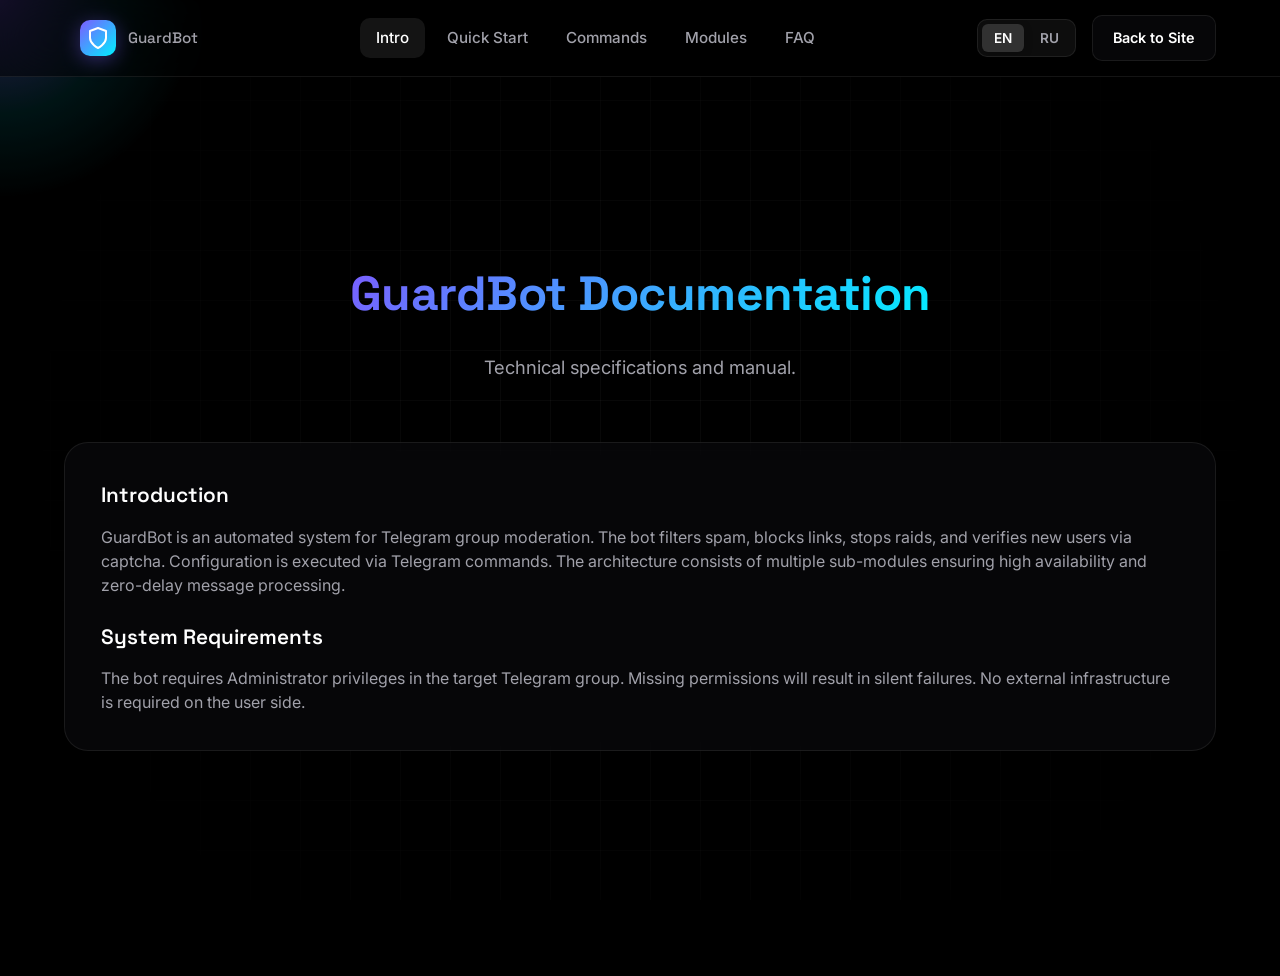
==== docs/index.html @ 20150e0c "Enhance SEO with structured data and update FAQ Added structured data for SEO and improved FAQ secti" ====
<!DOCTYPE html>
<html lang="en" data-theme="dark">
<head>
    <meta charset="UTF-8">
    <meta name="viewport" content="width=device-width, initial-scale=1.0">
    <title>GuardBot | Documentation</title>
    <link rel="icon" type="image/png" href="images/Icon.png?v=2">
    <link rel="apple-touch-icon" href="images/Icon.png?v=2">
    <link rel="preconnect" href="https://fonts.googleapis.com">
    <link rel="preconnect" href="https://fonts.gstatic.com" crossorigin>
    <link href="https://fonts.googleapis.com/css2?family=Inter:wght@400;500;600;700&family=Space+Grotesk:wght@500;600;700&display=swap" rel="stylesheet">
    <script type="application/ld+json">
    {
      "@context": "https://schema.org",
      "@graph": [
        {
          "@type": "WebSite",
          "name": "GuardBot Documentation",
          "url": "https://docs.guardbot.tech",
          "publisher": {
            "@type": "Organization",
            "name": "GuardBot",
            "url": "https://guardbot.tech"
          }
        },
        {
          "@type": "FAQPage",
          "mainEntity": [
            {
              "@type": "Question",
              "name": "How to add the bot? - Как добавить бота?",
              "acceptedAnswer": {
                "@type": "Answer",
                "text": "Add the bot to your Telegram group and grant it administrator rights with message deletion and user banning permissions. - Добавьте бота в группу Telegram и предоставьте ему права администратора с доступом к удалению сообщений и блокировке пользователей."
              }
            },
            {
              "@type": "Question",
              "name": "How to enable captcha? - Как включить капчу?",
              "acceptedAnswer": {
                "@type": "Answer",
                "text": "Use the /captcha command to enable and configure the verification type (Button, Math, Image, or Custom). - Используйте команду /captcha для включения и настройки типа верификации (Кнопка, Математика, Картинка или Кастомный вопрос)."
              }
            },
            {
              "@type": "Question",
              "name": "What permissions does the bot need? - Какие права нужны боту?",
              "acceptedAnswer": {
                "@type": "Answer",
                "text": "Required: Delete messages, Ban users. Recommended: Pin messages, Manage invite links. - Обязательные: Удаление сообщений, Блокировка пользователей. Рекомендуемые: Закрепление сообщений, Управление ссылками."
              }
            }
          ]
        }
      ]
    }
    </script>
    <link rel="stylesheet" href="style.css">
    <style>
        :root {
            --primary: #00ff9d;
            --primary-glow: rgba(0, 255, 157, 0.3);
            --bg-alt: rgba(255, 255, 255, 0.05);
        }

        .doc-list { list-style: none; padding: 0; }
        .doc-list li { padding: 12px 0; border-bottom: 1px solid var(--border); display: flex; flex-direction: column; gap: 8px; transition: background 0.3s; }
        .doc-list li:last-child { border-bottom: none; }
        .cmd-code { background: var(--bg-alt); padding: 4px 8px; border-radius: 4px; font-family: monospace; color: var(--primary); font-size: 14px; width: fit-content; transition: all 0.3s ease; border: 1px solid transparent; }
        .doc-list li:hover .cmd-code { background: var(--primary); color: #000; box-shadow: 0 0 10px rgba(0,255,157,0.4); transform: scale(1.02); }
        .doc-list li:hover { background: rgba(255,255,255,0.02); border-radius: 8px; padding-left: 8px; padding-right: 8px; }

        .step-number { background: var(--primary); color: #000 !important; width: 32px; height: 32px; border-radius: 50%; display: inline-flex; align-items: center; justify-content: center; font-weight: 700; font-size: 15px; margin-right: 16px; flex-shrink: 0; box-shadow: 0 0 15px var(--primary-glow); }
        .step-item { display: flex; align-items: flex-start; margin-bottom: 24px; padding: 16px; border-radius: 12px; transition: background 0.3s; border: 1px solid transparent; }
        .step-item:hover { background: rgba(0,255,157,0.05); border-color: rgba(0,255,157,0.1); }
        .step-text { margin-top: 4px; line-height: 1.6; color: var(--text-secondary); flex: 1; }

        .modules-grid { display: grid; grid-template-columns: repeat(auto-fit, minmax(320px, 1fr)); gap: 24px; margin-top: 24px; }
        .commands-grid { display: grid; grid-template-columns: repeat(auto-fit, minmax(320px, 1fr)); gap: 24px; }

        .feature-card { text-align: left; align-items: flex-start; display: flex; flex-direction: column; }
        .feature-title { margin-bottom: 12px; font-family: 'Space Grotesk', sans-serif; }
        
        /* Alignment: Center headers as requested */
        .section-header { text-align: center; align-items: center; margin-bottom: 60px; display: flex; flex-direction: column; }
        .section-subtitle { margin: 0 auto; text-align: center; }

        .page { padding-top: 120px; padding-bottom: 80px; min-height: 100vh; display: none; opacity: 0; transition: opacity 0.4s ease; }
        .page.active { display: block; opacity: 1; }

        .interactive-card { transition: transform 0.3s ease, box-shadow 0.3s ease; border: 1px solid var(--border); }
        .interactive-card:hover { transform: translateY(-4px); box-shadow: 0 10px 30px rgba(0,0,0,0.5), 0 0 20px rgba(0,255,157,0.1); border-color: rgba(0,255,157,0.3); }

        /* FAQ Accordion Fix */
        .faq-container { display: flex; flex-direction: column; gap: 16px; max-width: 900px; margin: 0 auto; }
        .faq-item { background: rgba(255,255,255,0.02); border: 1px solid var(--border); border-radius: 16px; overflow: hidden; transition: all 0.3s ease; position: relative; }
        .faq-item:hover { border-color: rgba(0,255,157,0.2); background: rgba(255,255,255,0.04); }
        .faq-item.open { border-color: var(--primary); box-shadow: 0 0 30px rgba(0,255,157,0.1); background: rgba(0,255,157,0.02); }
        .faq-question { width: 100%; display: flex; align-items: center; justify-content: space-between; padding: 28px 32px; background: none; border: none; color: #fff; font-family: 'Space Grotesk', sans-serif; font-size: 1.15rem; font-weight: 600; cursor: pointer; text-align: left; gap: 20px; transition: all 0.3s ease; }
        .faq-question:hover { color: var(--primary); background: rgba(255,255,255,0.02); }
        .faq-icon { color: var(--primary); transition: transform 0.4s cubic-bezier(0.16, 1, 0.3, 1); flex-shrink: 0; }
        .faq-item.open .faq-icon { transform: rotate(180deg); }
        .faq-answer-wrapper { max-height: 0; overflow: hidden; transition: max-height 0.6s cubic-bezier(0.16, 1, 0.3, 1); }
        .faq-item.open .faq-answer-wrapper { max-height: 1000px; } /* Fallback height for reliability */
        .faq-answer-inner { padding: 0 32px 32px 32px; }
        .faq-answer-content { color: rgba(255,255,255,0.9); line-height: 1.8; font-size: 1.05rem; }

        /* Mobile specific - Matching main site aesthetic */
        @media (max-width: 768px) {
            .logo { z-index: 1200 !important; position: relative; }
            .logo.nav-link { font-size: 1.4rem !important; text-align: left !important; width: auto !important; padding: 0 !important; font-weight: 700 !important; letter-spacing: -0.5px; }
            
            .section-title { font-size: 2.4rem !important; line-height: 1.2; }
            .section-header { margin-bottom: 40px; padding: 0 10px; }
            .commands-grid, .modules-grid { grid-template-columns: 1fr; gap: 16px; }
            
            #nav { display: none; }
            #nav.active { 
                display: flex !important; position: fixed; top: 0; left: 0; right: 0; bottom: 0;
                background: rgba(0,0,0,0.96); backdrop-filter: blur(20px); -webkit-backdrop-filter: blur(20px);
                flex-direction: column; padding: 160px 30px 60px 30px; 
                gap: 12px; z-index: 1100; align-items: center; justify-content: flex-start;
                animation: menuFadeIn 0.3s ease forwards;
            }
            @keyframes menuFadeIn { from { opacity: 0; } to { opacity: 1; } }

            #nav.active .nav-link { 
                font-size: 1.25rem; color: rgba(255,255,255,0.5); font-weight: 600; width: 85%; text-align: center; 
                padding: 14px 20px; border-radius: 14px; transition: all 0.3s cubic-bezier(0.16, 1, 0.3, 1);
                transform: translateY(20px); opacity: 0; animation: linkSlideUp 0.4s cubic-bezier(0.16, 1, 0.3, 1) forwards;
            }
            @keyframes linkSlideUp { to { transform: translateY(0); opacity: 1; } }
            #nav.active .nav-link:nth-child(1) { animation-delay: 0.1s; }
            #nav.active .nav-link:nth-child(2) { animation-delay: 0.15s; }
            #nav.active .nav-link:nth-child(3) { animation-delay: 0.2s; }
            #nav.active .nav-link:nth-child(4) { animation-delay: 0.25s; }
            #nav.active .nav-link:nth-child(5) { animation-delay: 0.3s; }

            #nav.active .nav-link.active { 
                color: #fff; background: rgba(255,255,255,0.12); 
                box-shadow: 0 4px 15px rgba(0,0,0,0.3), inset 0 1px 1px rgba(255,255,255,0.1);
            }
            
            .header-actions { z-index: 1200; position: relative; gap: 8px; }
            .lang-switch { padding: 2px; height: 36px; background: rgba(255,255,255,0.05); border: 1px solid rgba(255,255,255,0.1); }

            .lang-btn { padding: 4px 10px; font-size: 0.7rem; }
            .btn-back { padding: 8px 12px !important; font-size: 0.8rem !important; border-radius: 8px; height: 36px; display: flex; align-items: center; }

            .step-item { padding: 16px; }
            .step-number { width: 32px; height: 32px; font-size: 14px; margin-right: 12px; }
            .faq-question { padding: 22px 20px; font-size: 1rem; text-align: left; background: none; border: none; width: 100%; cursor: pointer; display: flex; align-items: center; justify-content: space-between; color: var(--text-primary); }
            .faq-text { font-size: 1rem; font-weight: 600; margin: 0; padding: 0; line-height: 1.4; color: inherit; }
            .faq-answer-inner { padding: 0 20px 24px 20px; }
        }




    </style>
</head>

<body>
    <div class="cursor-glow" id="cursorGlow"></div>
    <div class="ambient-glow"></div>
    <div class="ambient-glow-2"></div>

    <header>
        <div class="header-inner">
            <a href="#intro" class="logo nav-link" data-page="intro" title="GuardBot Documentation - Home">
                <div class="logo-icon"><svg xmlns="http://www.w3.org/2000/svg" width="24" height="24" viewBox="0 0 24 24" fill="none" stroke="currentColor" stroke-width="2" stroke-linecap="round" stroke-linejoin="round"><path d="M12 22s8-4 8-10V5l-8-3-8 3v7c0 6 8 10 8 10z"></path></svg></div>
                GuardBot
            </a>
            
            <nav id="nav">
                <a href="#intro" class="nav-link active" data-page="intro" data-en="Intro" data-ru="Введение" title="Go to Introduction">Intro</a>
                <a href="#quickstart" class="nav-link" data-page="quickstart" data-en="Quick Start" data-ru="Быстрый старт" title="Go to Quick Start guide">Quick Start</a>
                <a href="#commands" class="nav-link" data-page="commands" data-en="Commands" data-ru="Команды" title="Go to Commands list">Commands</a>
                <a href="#modules" class="nav-link" data-page="modules" data-en="Modules" data-ru="Модули" title="Go to Modules description">Modules</a>
                <a href="#faq" class="nav-link" data-page="faq" data-en="FAQ" data-ru="FAQ" title="Go to Frequently Asked Questions">FAQ</a>
            </nav>

            <div class="header-actions">
                <div class="lang-switch">
                    <button class="lang-btn active" data-lang="en">EN</button>
                    <button class="lang-btn" data-lang="ru">RU</button>
                </div>
                <a href="https://guardbot.tech" class="btn btn-secondary btn-back" style="padding: 10px 20px; font-size: 0.9rem; border-radius: 10px;" title="Return to main website guardbot.tech">
                    <span data-en="Back to Site" data-ru="На сайт">Back to Site</span>
                </a>
                <button class="mobile-toggle" id="mobileToggle" aria-label="Toggle mobile menu">
                    <span></span><span></span><span></span>
                </button>
            </div>
        </div>
    </header>

    <main>
        <!-- INTRO -->
        <div class="page active" id="page-intro">
            <section class="section">
                <div class="container">
                    <div class="section-header reveal">
                        <h1 class="section-title"><span class="text-gradient" data-en="GuardBot Documentation" data-ru="Документация GuardBot">GuardBot Documentation</span></h1>
                        <p class="section-subtitle" data-en="Technical specifications and manual." data-ru="Технические спецификации и руководство.">Technical specifications and manual.</p>
                    </div>
                    <div class="feature-card interactive-card reveal">
                        <h3 class="feature-title" data-en="Introduction" data-ru="Введение">Introduction</h3>
                        <p class="feature-desc" data-en="GuardBot is an automated system for Telegram group moderation. The bot filters spam, blocks links, stops raids, and verifies new users via captcha. Configuration is executed via Telegram commands. The architecture consists of multiple sub-modules ensuring high availability and zero-delay message processing." data-ru="GuardBot - автоматизированная система модерации групп Telegram. Бот фильтрует спам, блокирует ссылки, предотвращает рейды и верифицирует новых пользователей через капчу. Настройка выполняется через команды Telegram. Архитектура состоит из множества субмодулей, обеспечивающих высокую доступность и обработку сообщений без задержек.">GuardBot is an automated system for Telegram group moderation. The bot filters spam, blocks links, stops raids, and verifies new users via captcha. Configuration is executed via Telegram commands. The architecture consists of multiple sub-modules ensuring high availability and zero-delay message processing.</p>
                        
                        <h3 class="feature-title" style="margin-top: 24px;" data-en="System Requirements" data-ru="Системные требования">System Requirements</h3>
                        <p class="feature-desc" data-en="The bot requires Administrator privileges in the target Telegram group. Missing permissions will result in silent failures. No external infrastructure is required on the user side." data-ru="Боту требуются права Администратора в целевой группе Telegram. Отсутствие разрешений приведет к тихим сбоям. На стороне пользователя дополнительная инфраструктура не требуется.">The bot requires Administrator privileges in the target Telegram group. Missing permissions will result in silent failures. No external infrastructure is required on the user side.</p>
                    </div>
                </div>
            </section>
        </div>

        <!-- QUICK START -->
        <div class="page" id="page-quickstart">
            <section class="section">
                <div class="container">
                    <div class="section-header reveal">
                        <h2 class="section-title" data-en="Quick Start" data-ru="Быстрый старт">Quick Start</h2>
                        <p class="section-subtitle" data-en="Initial configuration guide." data-ru="Руководство по первоначальной настройке.">Initial configuration guide.</p>
                    </div>
                    <div class="feature-card interactive-card reveal">
                        <div class="step-item">
                            <span class="step-number">1</span>
                            <div class="step-text" data-en="Add the bot to your Telegram group via the provided link or username." data-ru="Добавьте бота в группу Telegram через предоставленную ссылку или имя пользователя.">Add the bot to your Telegram group via the provided link or username.</div>
                        </div>
                        <div class="step-item">
                            <span class="step-number">2</span>
                            <div class="step-text" data-en="Grant administrator rights to the bot. Required permissions: Delete messages, Ban users. Optional but recommended: Pin messages, Manage invite links." data-ru="Выдайте боту права администратора. Требуемые разрешения: Удаление сообщений, Блокировка пользователей. Рекомендуемые: Закрепление сообщений, Управление ссылками.">Grant administrator rights to the bot. Required permissions: Delete messages, Ban users. Optional but recommended: Pin messages, Manage invite links.</div>
                        </div>
                        <div class="step-item">
                            <span class="step-number">3</span>
                            <div class="step-text" data-en="Send the command /on in the group chat to activate primary protection modules." data-ru="Отправьте команду /on в групповой чат для активации основных модулей защиты.">Send the command /on in the group chat to activate primary protection modules.</div>
                        </div>
                        <div class="step-item">
                            <span class="step-number">4</span>
                            <div class="step-text" data-en="Configure the desired language (EN/RU) and customize captcha settings via /captcha." data-ru="Настройте желаемый язык (EN/RU) и параметры капчи через команду /captcha.">Configure the desired language (EN/RU) and customize captcha settings via /captcha.</div>
                        </div>
                        <div class="step-item" style="margin-bottom: 0;">
                            <span class="step-number">5</span>
                            <div class="step-text" data-en="Send the command /status to verify system operation and module states." data-ru="Отправьте команду /status для проверки работы системы и состояния модулей.">Send the command /status to verify system operation and module states.</div>
                        </div>
                    </div>
                </div>
            </section>
        </div>

        <!-- COMMANDS -->
        <div class="page" id="page-commands">
            <section class="section">
                <div class="container">
                    <div class="section-header reveal">
                        <h2 class="section-title" data-en="Commands" data-ru="Команды">Commands</h2>
                        <p class="section-subtitle" data-en="Full list of administration commands categorized by function." data-ru="Полный список команд администрирования по категориям.">Full list of administration commands categorized by function.</p>
                    </div>
                    
                    <div class="commands-grid">
                        <!-- Basic Control -->
                        <div class="feature-card interactive-card reveal">
                            <h3 class="feature-title" data-en="Basic Control" data-ru="Основные команды">Basic Control</h3>
                            <ul class="doc-list" style="width: 100%;">
                                <li><div class="cmd-code">/on</div><div class="step-text" data-en="Enable protection" data-ru="Включить защиту">Enable protection</div></li>
                                <li><div class="cmd-code">/off</div><div class="step-text" data-en="Disable protection" data-ru="Выключить защиту">Disable protection</div></li>
                                <li><div class="cmd-code">/status</div><div class="step-text" data-en="Current status" data-ru="Текущий статус">Current status</div></li>
                                <li><div class="cmd-code">/settings</div><div class="step-text" data-en="Detailed settings" data-ru="Подробные настройки">Detailed settings</div></li>
                                <li><div class="cmd-code">/help</div><div class="step-text" data-en="This help manual" data-ru="Эта справка">This help manual</div></li>
                            </ul>
                        </div>

                        <!-- Modes -->
                        <div class="feature-card interactive-card reveal">
                            <h3 class="feature-title" data-en="Working Modes" data-ru="Режимы работы">Working Modes</h3>
                            <ul class="doc-list" style="width: 100%;">
                                <li><div class="cmd-code">/mode enforce</div><div class="step-text" data-en="Enable blocking" data-ru="Включить блокировку">Enable blocking</div></li>
                                <li><div class="cmd-code">/mode audit</div><div class="step-text" data-en="Logging only" data-ru="Только логирование">Logging only</div></li>
                            </ul>
                        </div>

                        <!-- Verification -->
                        <div class="feature-card interactive-card reveal">
                            <h3 class="feature-title" data-en="Verification" data-ru="Верификация">Verification</h3>
                            <ul class="doc-list" style="width: 100%;">
                                <li><div class="cmd-code">/verify on|off</div><div class="step-text" data-en="Toggle verification" data-ru="Вкл/выкл верификацию">Toggle verification</div></li>
                                <li><div class="cmd-code">/captcha</div><div class="step-text" data-en="Captcha settings" data-ru="Настройки капчи">Captcha settings</div></li>
                                <li><div class="cmd-code">/addquestion</div><div class="step-text" data-en="Add question" data-ru="Добавить вопрос">Add question</div></li>
                                <li><div class="cmd-code">/questions</div><div class="step-text" data-en="Questions list" data-ru="Список вопросов">Questions list</div></li>
                            </ul>
                        </div>

                        <!-- Greetings -->
                        <div class="feature-card interactive-card reveal">
                            <h3 class="feature-title" data-en="Greetings" data-ru="Приветствия">Greetings</h3>
                            <ul class="doc-list" style="width: 100%;">
                                <li><div class="cmd-code">/welcome on|off</div><div class="step-text" data-en="Toggle welcome" data-ru="Вкл/выкл приветствие">Toggle welcome</div></li>
                                <li><div class="cmd-code">/setwelcome</div><div class="step-text" data-en="Set text" data-ru="Установить текст">Set text</div></li>
                                <li><div class="cmd-code">/welcometest</div><div class="step-text" data-en="Preview" data-ru="Предпросмотр">Preview</div></li>
                                <li><div class="cmd-code">/goodbye on|off</div><div class="step-text" data-en="Toggle goodbye" data-ru="Вкл/выкл прощание">Toggle goodbye</div></li>
                                <li><div class="cmd-code">/setgoodbye</div><div class="step-text" data-en="Set text" data-ru="Установить текст">Set text</div></li>
                            </ul>
                        </div>

                        <!-- Blacklist -->
                        <div class="feature-card interactive-card reveal">
                            <h3 class="feature-title" data-en="Blacklist" data-ru="Чёрный список">Blacklist</h3>
                            <ul class="doc-list" style="width: 100%;">
                                <li><div class="cmd-code">/blacklist</div><div class="step-text" data-en="Management menu" data-ru="Меню управления">Management menu</div></li>
                                <li><div class="cmd-code">/blacklist add word</div><div class="step-text" data-en="Add word" data-ru="Добавить слово">Add word</div></li>
                                <li><div class="cmd-code">/blacklist remove word</div><div class="step-text" data-en="Remove word" data-ru="Удалить слово">Remove word</div></li>
                                <li><div class="cmd-code">/blacklist list</div><div class="step-text" data-en="Show all" data-ru="Показать все">Show all</div></li>
                            </ul>
                        </div>

                        <!-- Media Restrictions -->
                        <div class="feature-card interactive-card reveal">
                            <h3 class="feature-title" data-en="Media Restrictions" data-ru="Медиа-ограничения">Media Restrictions</h3>
                            <ul class="doc-list" style="width: 100%;">
                                <li><div class="cmd-code">/restrict type</div><div class="step-text" data-en="Forbid media" data-ru="Запретить медиа">Forbid media</div></li>
                                <li><div class="cmd-code">/unrestrict type</div><div class="step-text" data-en="Allow media" data-ru="Разрешить медиа">Allow media</div></li>
                                <li><div class="cmd-code">/restrictions</div><div class="step-text" data-en="Settings menu" data-ru="Меню настроек">Settings menu</div></li>
                                <li><div class="cmd-code">/mediasize MB</div><div class="step-text" data-en="Max file size" data-ru="Макс. размер файла">Max file size</div></li>
                            </ul>
                        </div>

                        <!-- Link Protection -->
                        <div class="feature-card interactive-card reveal">
                            <h3 class="feature-title" data-en="Anti-Link" data-ru="Защита от ссылок">Anti-Link</h3>
                            <ul class="doc-list" style="width: 100%;">
                                <li><div class="cmd-code">/links on|off</div><div class="step-text" data-en="Toggle protection" data-ru="Вкл/выкл защиту">Toggle protection</div></li>
                                <li><div class="cmd-code">/whitelist add domain</div><div class="step-text" data-en="Allow domain" data-ru="Разрешить домен">Allow domain</div></li>
                                <li><div class="cmd-code">/whitelist list</div><div class="step-text" data-en="Allowed list" data-ru="Список разрешённых">Allowed list</div></li>
                            </ul>
                        </div>

                        <!-- Anti-Script -->
                        <div class="feature-card interactive-card reveal">
                            <h3 class="feature-title" data-en="Anti-Script" data-ru="Защита от скриптов">Anti-Script</h3>
                            <ul class="doc-list" style="width: 100%;">
                                <li><div class="cmd-code">/antiscript on|off</div><div class="step-text" data-en="Toggle" data-ru="Вкл/выкл">Toggle</div></li>
                                <li><div class="cmd-code">/antiscript block lang</div><div class="step-text" data-en="Block language" data-ru="Заблокировать">Block language</div></li>
                                <li><div class="cmd-code">/antiscript list</div><div class="step-text" data-en="Show status" data-ru="Показать статус">Show status</div></li>
                            </ul>
                        </div>

                        <!-- Slowmode -->
                        <div class="feature-card interactive-card reveal">
                            <h3 class="feature-title" data-en="Slowmode" data-ru="Медленный режим">Slowmode</h3>
                            <ul class="doc-list" style="width: 100%;">
                                <li><div class="cmd-code">/slowmode on|off</div><div class="step-text" data-en="Toggle" data-ru="Вкл/выкл">Toggle</div></li>
                                <li><div class="cmd-code">/slowmode 30</div><div class="step-text" data-en="Interval in seconds" data-ru="Интервал в секундах">Interval in seconds</div></li>
                                <li><div class="cmd-code">/slowmode reset @user</div><div class="step-text" data-en="Reset timer" data-ru="Сбросить таймер">Reset timer</div></li>
                            </ul>
                        </div>

                        <!-- Anti-Forward -->
                        <div class="feature-card interactive-card reveal">
                            <h3 class="feature-title" data-en="Anti-Forward" data-ru="Защита от пересылок">Anti-Forward</h3>
                            <ul class="doc-list" style="width: 100%;">
                                <li><div class="cmd-code">/antiforward on|off</div><div class="step-text" data-en="Toggle" data-ru="Вкл/выкл">Toggle</div></li>
                                <li><div class="cmd-code">/antiforward allow @channel</div><div class="step-text" data-en="Allow channel" data-ru="Разрешить">Allow channel</div></li>
                                <li><div class="cmd-code">/antiforward list</div><div class="step-text" data-en="Show status" data-ru="Показать статус">Show status</div></li>
                            </ul>
                        </div>

                        <!-- Mention Limit & Reports -->
                        <div class="feature-card interactive-card reveal">
                            <h3 class="feature-title" data-en="Limits & Reports" data-ru="Лимиты и Жалобы">Limits & Reports</h3>
                            <ul class="doc-list" style="width: 100%;">
                                <li><div class="cmd-code">/mentionlimit on|off</div><div class="step-text" data-en="Toggle mentions" data-ru="Вкл/выкл лимит">Toggle mentions</div></li>
                                <li><div class="cmd-code">/mentionlimit 5</div><div class="step-text" data-en="Set limit" data-ru="Установить лимит">Set limit</div></li>
                                <li><div class="cmd-code">/report reason</div><div class="step-text" data-en="Report (by reply)" data-ru="Пожаловаться (ответом)">Report (by reply)</div></li>
                                <li><div class="cmd-code">/reports</div><div class="step-text" data-en="Reports list" data-ru="Список жалоб">Reports list</div></li>
                            </ul>
                        </div>

                        <!-- Notes & Cleanup -->
                        <div class="feature-card interactive-card reveal">
                            <h3 class="feature-title" data-en="Notes & Cleanup" data-ru="Заметки и Очистка">Notes & Cleanup</h3>
                            <ul class="doc-list" style="width: 100%;">
                                <li><div class="cmd-code">/save tag text</div><div class="step-text" data-en="Save note" data-ru="Сохранить заметку">Save note</div></li>
                                <li><div class="cmd-code">/notes</div><div class="step-text" data-en="Notes list" data-ru="Список заметок">Notes list</div></li>
                                <li><div class="cmd-code">/delnote tag</div><div class="step-text" data-en="Delete note" data-ru="Удалить заметку">Delete note</div></li>
                                <li><div class="cmd-code">/cleanup on|off</div><div class="step-text" data-en="Toggle cleanup" data-ru="Вкл/выкл очистку">Toggle cleanup</div></li>
                                <li><div class="cmd-code">/cleanup status</div><div class="step-text" data-en="Cleanup settings" data-ru="Текущие настройки">Cleanup settings</div></li>
                            </ul>
                        </div>

                        <!-- Stats & Schedule -->
                        <div class="feature-card interactive-card reveal">
                            <h3 class="feature-title" data-en="Stats & Schedule" data-ru="Статистика и Планировщик">Stats & Schedule</h3>
                            <ul class="doc-list" style="width: 100%;">
                                <li><div class="cmd-code">/stats today|week</div><div class="step-text" data-en="Period stats" data-ru="За период">Period stats</div></li>
                                <li><div class="cmd-code">/mystats</div><div class="step-text" data-en="My activity" data-ru="Моя активность">My activity</div></li>
                                <li><div class="cmd-code">/schedule list</div><div class="step-text" data-en="Tasks list" data-ru="Список задач">Tasks list</div></li>
                                <li><div class="cmd-code">/schedule daily HH:MM text</div><div class="step-text" data-en="Daily task" data-ru="Ежедневная задача">Daily task</div></li>
                            </ul>
                        </div>

                        <!-- Backups & Logs -->
                        <div class="feature-card interactive-card reveal">
                            <h3 class="feature-title" data-en="Backups & Logs" data-ru="Бэкапы и Логи">Backups & Logs</h3>
                            <ul class="doc-list" style="width: 100%;">
                                <li><div class="cmd-code">/backup</div><div class="step-text" data-en="Create backup" data-ru="Создать бэкап">Create backup</div></li>
                                <li><div class="cmd-code">/restore</div><div class="step-text" data-en="Restore (by reply)" data-ru="Восстановить (ответом)">Restore (by reply)</div></li>
                                <li><div class="cmd-code">/auditlog</div><div class="step-text" data-en="Action summary" data-ru="Сводка действий">Action summary</div></li>
                                <li><div class="cmd-code">/exportlogs 24h|7d</div><div class="step-text" data-en="Export logs" data-ru="Экспорт логов">Export logs</div></li>
                            </ul>
                        </div>
                    </div>
                </div>
            </section>
        </div>

        <!-- MODULES -->
        <div class="page" id="page-modules">
            <section class="section">
                <div class="container">
                    <div class="section-header reveal">
                        <h2 class="section-title" data-en="Modules" data-ru="Модули">Modules</h2>
                        <p class="section-subtitle" data-en="System logic and protection mechanisms." data-ru="Логика системы и механизмы защиты.">System logic and protection mechanisms.</p>
                    </div>
                    
                    <div class="modules-grid">
                        <div class="feature-card interactive-card reveal">
                            <h3 class="feature-title" data-en="Smart Captcha" data-ru="Smart Captcha">Smart Captcha</h3>
                            <p class="feature-desc" style="margin-bottom: 12px;" data-en="Four verification methods are supported to prevent automated accounts from joining the group." data-ru="Поддерживается четыре метода верификации для предотвращения вступления автоматизированных аккаунтов.">Four verification methods are supported to prevent automated accounts from joining the group.</p>
                            <ul style="color: var(--text-secondary); margin-left: 20px; line-height: 1.6; font-size: 0.95rem; display: flex; flex-direction: column; gap: 8px;">
                                <li data-en="Button: Standard confirmation via interface button." data-ru="Кнопка: Стандартное подтверждение через кнопку интерфейса.">Button: Standard confirmation via interface button.</li>
                                <li data-en="Math: Arithmetic equations with three difficulty levels." data-ru="Математика: Арифметические уравнения с тремя уровнями сложности.">Math: Arithmetic equations with three difficulty levels.</li>
                                <li data-en="Image: Distorted text generation. Verification requires exact case-sensitive match." data-ru="Картинка: Генерация искаженного текста. Требуется точное совпадение с учетом регистра.">Image: Distorted text generation. Verification requires exact case-sensitive match.</li>
                                <li data-en="Custom: Administrator-defined questions. Verification requires case-insensitive match." data-ru="Кастомная: Вопросы, заданные администратором. Требуется совпадение без учета регистра.">Custom: Administrator-defined questions. Verification requires case-insensitive match.</li>
                            </ul>
                            <p class="feature-desc" style="margin-top: 12px;" data-en="Configuration is managed via the /captcha command. Timeout defaults to 120 seconds. Unverified users are automatically removed." data-ru="Настройка выполняется через команду /captcha. Таймаут по умолчанию составляет 120 секунд. Неверифицированные пользователи удаляются автоматически.">Configuration is managed via the /captcha command. Timeout defaults to 120 seconds. Unverified users are automatically removed.</p>
                        </div>
                        
                        <div class="feature-card interactive-card reveal">
                            <h3 class="feature-title" data-en="Anti-raid" data-ru="Anti-raid">Anti-raid</h3>
                            <p class="feature-desc" data-en="The system monitors join rates in real-time. The default threshold is 5 joins within 30 seconds. Exceeding the threshold triggers an automatic 10-minute lockdown." data-ru="Система отслеживает скорость вступлений в реальном времени. Порог по умолчанию составляет 5 вступлений за 30 секунд. Превышение порога активирует автоматический локдаун на 10 минут.">The system monitors join rates in real-time. The default threshold is 5 joins within 30 seconds. Exceeding the threshold triggers an automatic 10-minute lockdown.</p>
                            <p class="feature-desc" style="margin-top: 12px;" data-en="During lockdown, new members are restricted from sending messages. Administrators receive immediate notifications regarding the incident." data-ru="Во время локдауна новые участники ограничены в отправке сообщений. Администраторы получают мгновенные уведомления об инциденте.">During lockdown, new members are restricted from sending messages. Administrators receive immediate notifications regarding the incident.</p>
                        </div>
                        
                        <div class="feature-card interactive-card reveal">
                            <h3 class="feature-title" data-en="Content Filters" data-ru="Фильтры контента">Content Filters</h3>
                            <p class="feature-desc" data-en="Advanced text analysis prevents multiple forms of group pollution:" data-ru="Продвинутый анализ текста предотвращает различные формы загрязнения группы:">Advanced text analysis prevents multiple forms of group pollution:</p>
                            <ul style="color: var(--text-secondary); margin-left: 20px; margin-top: 12px; line-height: 1.6; font-size: 0.95rem; display: flex; flex-direction: column; gap: 8px;">
                                <li data-en="Rate limits block message floods (configurable low/medium/high)." data-ru="Лимиты скорости блокируют флуд (настраивается low/medium/high).">Rate limits block message floods (configurable low/medium/high).</li>
                                <li data-en="Duplicate detection removes identical repeated messages." data-ru="Детектор дубликатов удаляет идентичные повторяющиеся сообщения.">Duplicate detection removes identical repeated messages.</li>
                                <li data-en="Text analysis blocks messages exceeding 50 percent emojis." data-ru="Анализ текста блокирует сообщения, содержащие более 50 процентов эмодзи.">Text analysis blocks messages exceeding 50 percent emojis.</li>
                                <li data-en="Text analysis blocks messages exceeding 70 percent uppercase characters." data-ru="Анализ текста блокирует сообщения, содержащие более 70 процентов заглавных букв.">Text analysis blocks messages exceeding 70 percent uppercase characters.</li>
                                <li data-en="External links and Telegram invites are removed unless present in the whitelist." data-ru="Внешние ссылки и приглашения Telegram удаляются, если они отсутствуют в белом списке.">External links and Telegram invites are removed unless present in the whitelist.</li>
                            </ul>
                        </div>
                    </div>
                </div>
            </section>
        </div>

        <!-- FAQ -->
        <div class="page" id="page-faq">
            <section class="section">
                <div class="container">
                    <div class="section-header reveal">
                        <h2 class="section-title" data-en="FAQ" data-ru="FAQ">FAQ</h2>
                        <p class="section-subtitle" data-en="Technical specifications and limits." data-ru="Технические спецификации и ограничения.">Technical specifications and limits.</p>
                    </div>
                    
                    <div class="faq-container">
                        <div class="faq-item reveal">
                            <button class="faq-question" title="Show answer">
                                <h3 class="faq-text" data-en="Why is the bot ignoring administrators?" data-ru="Почему бот игнорирует администраторов?">Why is the bot ignoring administrators?</h3>
                                <span class="faq-icon"><svg xmlns="http://www.w3.org/2000/svg" width="24" height="24" viewBox="0 0 24 24" fill="none" stroke="currentColor" stroke-width="2" stroke-linecap="round" stroke-linejoin="round"><polyline points="6 9 12 15 18 9"></polyline></svg></span>
                            </button>
                            <div class="faq-answer-wrapper"><div class="faq-answer-inner"><div class="faq-answer-content" data-en="Administrators are exempt from restrictions by default. To apply link filters to administrators, execute the command /links_admin on." data-ru="Администраторы исключены из ограничений по умолчанию. Для применения фильтров ссылок к администраторам выполните команду /links_admin on.">Administrators are exempt from restrictions by default. To apply link filters to administrators, execute the command /links_admin on.</div></div></div>
                        </div>
                        <div class="faq-item reveal">
                            <button class="faq-question" title="Show answer">
                                <h3 class="faq-text" data-en="How to test the bot without blocking members?" data-ru="Как протестировать бота без блокировок?">How to test the bot without blocking members?</h3>
                                <span class="faq-icon"><svg xmlns="http://www.w3.org/2000/svg" width="24" height="24" viewBox="0 0 24 24" fill="none" stroke="currentColor" stroke-width="2" stroke-linecap="round" stroke-linejoin="round"><polyline points="6 9 12 15 18 9"></polyline></svg></span>
                            </button>
                            <div class="faq-answer-wrapper"><div class="faq-answer-inner"><div class="faq-answer-content" data-en="Execute the command /mode audit. The bot will log all violations without restricting users. Review results via /exportlogs 24h." data-ru="Выполните команду /mode audit. Бот будет логировать все нарушения без ограничения пользователей. Просмотрите результаты через /exportlogs 24h.">Execute the command /mode audit. The bot will log all violations without restricting users. Review results via /exportlogs 24h.</div></div></div>
                        </div>
                        <div class="faq-item reveal">
                            <button class="faq-question" title="Show answer">
                                <h3 class="faq-text" data-en="What happens if a user fails captcha?" data-ru="Что происходит при провале капчи?">What happens if a user fails captcha?</h3>
                                <span class="faq-icon"><svg xmlns="http://www.w3.org/2000/svg" width="24" height="24" viewBox="0 0 24 24" fill="none" stroke="currentColor" stroke-width="2" stroke-linecap="round" stroke-linejoin="round"><polyline points="6 9 12 15 18 9"></polyline></svg></span>
                            </button>
                            <div class="faq-answer-wrapper"><div class="faq-answer-inner"><div class="faq-answer-content" data-en="Users are automatically removed after exceeding the attempt limit (default: 3) or timeout (default: 120 seconds). They can rejoin and try again." data-ru="Пользователи автоматически удаляются при превышении лимита попыток (по умолчанию: 3) или таймаута (по умолчанию: 120 секунд). Они могут вернуться и попробовать снова.">Users are automatically removed after exceeding the attempt limit (default: 3) or timeout (default: 120 seconds). They can rejoin and try again.</div></div></div>
                        </div>
                        <div class="faq-item reveal">
                            <button class="faq-question" title="Show answer">
                                <h3 class="faq-text" data-en="What permissions does the bot need?" data-ru="Какие права нужны боту?">What permissions does the bot need?</h3>
                                <span class="faq-icon"><svg xmlns="http://www.w3.org/2000/svg" width="24" height="24" viewBox="0 0 24 24" fill="none" stroke="currentColor" stroke-width="2" stroke-linecap="round" stroke-linejoin="round"><polyline points="6 9 12 15 18 9"></polyline></svg></span>
                            </button>
                            <div class="faq-answer-wrapper"><div class="faq-answer-inner"><div class="faq-answer-content" data-en="Required: Delete messages, Ban users. Recommended: Pin messages, Manage invite links. Without required permissions the bot will fail silently." data-ru="Обязательные: Удаление сообщений, Блокировка пользователей. Рекомендуемые: Закрепление сообщений, Управление ссылками. Без обязательных прав бот не будет работать.">Required: Delete messages, Ban users. Recommended: Pin messages, Manage invite links. Without required permissions the bot will fail silently.</div></div></div>
                        </div>
                        <div class="faq-item reveal">
                            <button class="faq-question" title="Show answer">
                                <h3 class="faq-text" data-en="How does anti-raid detection work?" data-ru="Как работает детекция рейдов?">How does anti-raid detection work?</h3>
                                <span class="faq-icon"><svg xmlns="http://www.w3.org/2000/svg" width="24" height="24" viewBox="0 0 24 24" fill="none" stroke="currentColor" stroke-width="2" stroke-linecap="round" stroke-linejoin="round"><polyline points="6 9 12 15 18 9"></polyline></svg></span>
                            </button>
                            <div class="faq-answer-wrapper"><div class="faq-answer-inner"><div class="faq-answer-content" data-en="The system monitors join frequency. If 5 or more users join within 30 seconds, a 10-minute lockdown activates automatically. New members cannot send messages during lockdown. Administrators are notified immediately." data-ru="Система отслеживает частоту вступлений. Если 5 или более пользователей вступают за 30 секунд, автоматически активируется 10-минутный локдаун. Новые участники не могут отправлять сообщения. Администраторы получают уведомление.">The system monitors join frequency. If 5 or more users join within 30 seconds, a 10-minute lockdown activates automatically. New members cannot send messages during lockdown. Administrators are notified immediately.</div></div></div>
                        </div>
                        <div class="faq-item reveal">
                            <button class="faq-question" title="Show answer">
                                <h3 class="faq-text" data-en="Can I allow specific domains in link filter?" data-ru="Можно ли разрешить определенные домены?">Can I allow specific domains in link filter?</h3>
                                <span class="faq-icon"><svg xmlns="http://www.w3.org/2000/svg" width="24" height="24" viewBox="0 0 24 24" fill="none" stroke="currentColor" stroke-width="2" stroke-linecap="round" stroke-linejoin="round"><polyline points="6 9 12 15 18 9"></polyline></svg></span>
                            </button>
                            <div class="faq-answer-wrapper"><div class="faq-answer-inner"><div class="faq-answer-content" data-en="Yes. Use /whitelist add domain.com to allow specific domains. Use /whitelist list to view all allowed domains. Telegram invite links are always blocked regardless of whitelist." data-ru="Да. Используйте /whitelist add domain.com для добавления домена. Используйте /whitelist list для просмотра. Инвайт-ссылки Telegram блокируются всегда, вне зависимости от белого списка.">Yes. Use /whitelist add domain.com to allow specific domains. Use /whitelist list to view all allowed domains. Telegram invite links are always blocked regardless of whitelist.</div></div></div>
                        </div>
                    </div>
                </div>
            </section>
        </div>
    </main>

    <script>
        // Language state
        let currentLang = 'en';

        // Initialize
        function init() {
            initNavigation();
            initLanguage();
            initFAQ();
            initCursor();
            
            // Trigger initial reveals
            setTimeout(handleScroll, 100);
            window.addEventListener('scroll', handleScroll);
        }

        // Navigation
        function initNavigation() {
            const links = document.querySelectorAll('.nav-link');
            const pages = document.querySelectorAll('.page');
            const mobileToggle = document.getElementById('mobileToggle');
            const nav = document.getElementById('nav');

            function switchPage(pageId) {
                pages.forEach(p => p.classList.remove('active'));
                links.forEach(l => l.classList.remove('active'));

                const targetPage = document.getElementById(`page-${pageId}`);
                const targetLink = document.querySelector(`.nav-link[data-page="${pageId}"]`);

                if (targetPage) targetPage.classList.add('active');
                if (targetLink) targetLink.classList.add('active');

                // Trigger animations for new page
                setTimeout(handleScroll, 50);

                // Close mobile menu
                if (nav.classList.contains('active')) {
                    nav.classList.remove('active');
                    mobileToggle.classList.remove('active');
                }
                
                window.scrollTo(0, 0);
            }

            links.forEach(link => {
                link.addEventListener('click', (e) => {
                    e.preventDefault();
                    switchPage(link.dataset.page);
                });
            });

            // Mobile menu toggle
            mobileToggle.addEventListener('click', () => {
                nav.classList.toggle('active');
                mobileToggle.classList.toggle('active');
            });
            
            // Handle hash routing on load
            const hash = window.location.hash.replace('#', '');
            if (hash && document.getElementById(`page-${hash}`)) {
                switchPage(hash);
            }
        }

        // Language toggle
        function initLanguage() {
            const btns = document.querySelectorAll('.lang-btn');
            
            function setLanguage(lang) {
                currentLang = lang;
                btns.forEach(btn => {
                    btn.classList.toggle('active', btn.dataset.lang === lang);
                });
                
                document.querySelectorAll('[data-en]').forEach(el => {
                    el.textContent = el.dataset[lang] || el.dataset.en;
                });
            }

            btns.forEach(btn => {
                btn.addEventListener('click', () => setLanguage(btn.dataset.lang));
            });
        }

        // FAQ Accordion
        function initFAQ() {
            document.querySelectorAll('.faq-question').forEach(btn => {
                btn.addEventListener('click', () => {
                    const item = btn.parentElement;
                    const isOpen = item.classList.contains('open');
                    // Close all
                    document.querySelectorAll('.faq-item.open').forEach(openItem => {
                        if (openItem !== item) {
                            openItem.classList.remove('open');
                            const w = openItem.querySelector('.faq-answer-wrapper');
                            if (w) w.style.maxHeight = null;
                        }
                    });
                    // Toggle current
                    item.classList.toggle('open');
                    const wrapper = item.querySelector('.faq-answer-wrapper');
                    if (wrapper) {
                        if (!isOpen) {
                            // Using a fixed large value in CSS as backup, but JS helps for precision
                            wrapper.style.maxHeight = (wrapper.scrollHeight + 50) + 'px';
                        } else {
                            wrapper.style.maxHeight = null;
                        }
                    }
                });
            });
        }

        // Reveal animations on scroll
        function handleScroll() {
            const reveals = document.querySelectorAll('.reveal');
            const windowHeight = window.innerHeight;
            const elementVisible = 100;

            reveals.forEach(reveal => {
                const elementTop = reveal.getBoundingClientRect().top;
                
                if (elementTop < windowHeight - elementVisible) {
                    reveal.classList.add('active');
                }
            });
        }

        // Custom cursor glow
        function initCursor() {
            const cursor = document.getElementById('cursorGlow');
            
            document.addEventListener('mousemove', (e) => {
                cursor.style.left = e.clientX + 'px';
                cursor.style.top = e.clientY + 'px';
            });
        }

        // Run
        document.addEventListener('DOMContentLoaded', init);
    </script>
</body>
</html>
---- docs/style.css ----
:root {
            --font-heading: 'Space Grotesk', sans-serif;
            --font-body: 'Inter', sans-serif;
            
            /* High-end Cyberpunk Apple-style Theme */
            --bg: #000000;
            --bg-secondary: #050508;
            --surface: rgba(15, 15, 20, 0.4);
            --surface-hover: rgba(25, 25, 35, 0.6);
            --border: rgba(255, 255, 255, 0.08);
            --border-hover: rgba(124, 92, 255, 0.5);
            --text: #ffffff;
            --text-secondary: #a1a1aa;
            --text-muted: #52525b;
            
            --accent: #7c5cff;
            --accent-glow: rgba(124, 92, 255, 0.4);
            --cyan: #00f0ff;
            --cyan-glow: rgba(0, 240, 255, 0.3);
            
            --gradient: linear-gradient(135deg, var(--accent) 0%, var(--cyan) 100%);
            --radius: 16px;
            --radius-lg: 24px;
            --transition: all 0.4s cubic-bezier(0.16, 1, 0.3, 1);
        }

        * { margin: 0; padding: 0; box-sizing: border-box; }
        html { scroll-behavior: smooth; }
        
        body {
            font-family: var(--font-body);
            background: var(--bg);
            color: var(--text);
            line-height: 1.6;
            min-height: 100vh;
            overflow-x: hidden;
            position: relative;
        }

        /* Dynamic Grid Background */
        body::before {
            content: '';
            position: fixed;
            inset: 0;
            background-image: 
                linear-gradient(rgba(255, 255, 255, 0.03) 1px, transparent 1px),
                linear-gradient(90deg, rgba(255, 255, 255, 0.03) 1px, transparent 1px);
            background-size: 50px 50px;
            z-index: -2;
            pointer-events: none;
            mask-image: radial-gradient(circle at 50% 50%, black 20%, transparent 80%);
            -webkit-mask-image: radial-gradient(circle at 50% 50%, black 20%, transparent 80%);
        }

        /* Cursor Glow - fixed offset */
        .cursor-glow {
            position: fixed;
            top: 0;
            left: 0;
            width: 400px;
            height: 400px;
            background: radial-gradient(circle, var(--accent-glow) 0%, rgba(0, 240, 255, 0.1) 40%, transparent 70%);
            border-radius: 50%;
            pointer-events: none;
            z-index: -1;
            /* Transform handles the centering relative to top/left values set in JS */
            transform: translate(-50%, -50%);
            opacity: 0.8;
            mix-blend-mode: screen;
            /* Smooth tracking */
            transition: left 0.1s ease-out, top 0.1s ease-out;
        }

        /* Typography */
        .text-gradient {
            background: var(--gradient);
            -webkit-background-clip: text;
            -webkit-text-fill-color: transparent;
            background-clip: text;
            display: inline-block;
        }
        
        .hero-title .text-gradient {
            animation: textShimmer 3s infinite linear;
            background-size: 200% auto;
        }

        @keyframes textShimmer {
            0% { background-position: 0% center; }
            100% { background-position: 200% center; }
        }

        /* Header */
        header {
            position: fixed; top: 0; left: 0; right: 0; z-index: 100;
            background: rgba(0, 0, 0, 0.5); border-bottom: 1px solid var(--border);
            backdrop-filter: blur(30px); -webkit-backdrop-filter: blur(30px);
            transition: var(--transition);
        }
        .header-inner {
            max-width: 1200px; margin: 0 auto; padding: 0 24px; height: 76px;
            display: flex; align-items: center; justify-content: space-between;
        }
        .logo {
            display: flex; align-items: center; gap: 12px;
            font-family: var(--font-heading); font-size: 1.5rem; font-weight: 700;
            color: var(--text); text-decoration: none; transition: var(--transition);
        }
        .logo:hover { transform: scale(1.02); }
        .logo-icon {
            width: 36px; height: 36px; background: var(--gradient);
            border-radius: 10px; display: flex; align-items: center; justify-content: center;
            color: #fff; box-shadow: 0 4px 20px var(--accent-glow);
        }
        
        nav { display: flex; align-items: center; gap: 6px; }
        .nav-link {
            padding: 8px 16px; color: var(--text-secondary); text-decoration: none;
            font-size: 0.95rem; font-weight: 500; border-radius: 10px;
            transition: var(--transition); cursor: pointer; position: relative;
        }
        .nav-link:hover, .nav-link.active { color: var(--text); background: rgba(255,255,255,0.08); }
        
        .header-actions { display: flex; align-items: center; gap: 16px; }
        .lang-switch {
            display: flex; align-items: center; background: rgba(255,255,255,0.05);
            border: 1px solid var(--border); border-radius: 10px; overflow: hidden;
            padding: 4px; gap: 4px; backdrop-filter: blur(10px);
        }
        .lang-btn {
            background: transparent; border: none; color: var(--text-secondary);
            padding: 6px 12px; cursor: pointer; font-family: var(--font-body);
            font-size: 0.85rem; font-weight: 600; transition: var(--transition);
            border-radius: 6px;
        }
        .lang-btn:hover { color: var(--text); }
        .lang-btn.active { background: rgba(255,255,255,0.15); color: var(--text); box-shadow: 0 2px 10px rgba(0,0,0,0.2); }

        .btn {
            display: inline-flex; align-items: center; justify-content: center; gap: 8px;
            padding: 14px 28px; font-size: 1rem; font-weight: 600; border-radius: 14px;
            text-decoration: none; transition: var(--transition); cursor: pointer;
            border: none; font-family: inherit; position: relative; overflow: hidden;
        }
        .btn-primary {
            background: var(--gradient); color: #fff;
            box-shadow: 0 8px 25px rgba(124, 92, 255, 0.4);
        }
        .btn-primary::after {
            content: ''; position: absolute; top: 0; left: -100%; width: 100%; height: 100%;
            background: linear-gradient(90deg, transparent, rgba(255,255,255,0.3), transparent);
            transition: left 0.5s ease;
        }
        .btn-primary:hover {
            transform: translateY(-2px); box-shadow: 0 12px 35px rgba(124, 92, 255, 0.5);
        }
        .btn-primary:hover::after { left: 100%; }
        
        .btn-secondary {
            background: var(--surface); color: var(--text); border: 1px solid var(--border);
            backdrop-filter: blur(20px);
        }
        .btn-secondary:hover {
            background: var(--surface-hover); border-color: var(--cyan);
            transform: translateY(-2px); box-shadow: 0 8px 25px rgba(0, 240, 255, 0.2);
        }

        main { padding-top: 76px; }
        .page { display: none; opacity: 0; transition: opacity 0.4s ease; }
        .page.active { display: block; opacity: 1; }

        .container { max-width: 1200px; margin: 0 auto; padding: 0 24px; }
        .section { padding: 60px 0 100px; }
        .section-header { text-align: center; margin-bottom: 70px; }
        .section-title { font-family: var(--font-heading); font-size: 3rem; font-weight: 700; margin-bottom: 20px; letter-spacing: -0.5px; }
        .section-subtitle { font-size: 1.15rem; color: var(--text-secondary); max-width: 600px; margin: 0 auto; line-height: 1.6; }

        /* Reveals */
        .reveal { opacity: 0; transform: translateY(30px) scale(0.95); transition: all 0.8s cubic-bezier(0.16, 1, 0.3, 1); }
        .reveal.active { opacity: 1; transform: translateY(0) scale(1); }

        /* Hero */
        .hero { padding: 80px 0 100px; text-align: center; position: relative; perspective: 1000px; }
        .hero-badge {
            display: inline-flex; align-items: center; gap: 8px; padding: 8px 20px;
            background: rgba(124, 92, 255, 0.1); border: 1px solid rgba(124, 92, 255, 0.3);
            color: var(--cyan); border-radius: 50px; font-size: 0.9rem; font-weight: 600;
            margin-bottom: 30px; backdrop-filter: blur(10px); box-shadow: 0 0 30px rgba(124, 92, 255, 0.2);
            transition: var(--transition);
        }
        .hero-badge:hover { transform: translateY(-2px) scale(1.05); box-shadow: 0 0 40px rgba(0, 240, 255, 0.4); border-color: var(--cyan); }
        
        .hero-title {
            font-family: var(--font-heading); font-size: 4.8rem; font-weight: 700;
            line-height: 1.1; margin-bottom: 24px; max-width: 900px; margin-inline: auto;
            letter-spacing: -1.5px; text-shadow: 0 10px 40px rgba(0,0,0,0.5);
        }
        .hero-desc { font-size: 1.25rem; color: var(--text-secondary); max-width: 650px; margin: 0 auto 40px; line-height: 1.7; }
        .hero-actions { display: flex; gap: 16px; justify-content: center; flex-wrap: wrap; }
        
        .hero-stats { display: flex; justify-content: center; gap: 80px; margin-top: 100px; padding-top: 50px; border-top: 1px solid var(--border); }
        .hero-stat { text-align: center; transition: var(--transition); }
        .hero-stat:hover { transform: translateY(-5px) scale(1.05); }
        .hero-stat-value { font-family: var(--font-heading); font-size: 3rem; font-weight: 700; color: var(--text); margin-bottom: 4px; text-shadow: 0 0 20px rgba(255,255,255,0.2); }
        .hero-stat-label { font-size: 1rem; color: var(--accent); font-weight: 500; text-transform: uppercase; letter-spacing: 1.5px; }

        /* Cards with Dynamic Borders */
        .features-grid { display: grid; grid-template-columns: repeat(auto-fit, minmax(280px, 1fr)); gap: 24px; }
        .feature-card, .pricing-card, .command-group {
            background: var(--surface); border: 1px solid var(--border);
            border-radius: var(--radius-lg); padding: 36px; transition: transform 0.4s cubic-bezier(0.16, 1, 0.3, 1), box-shadow 0.4s ease;
            backdrop-filter: blur(20px); position: relative; overflow: visible;
            display: flex; flex-direction: column; z-index: 1; transform-style: preserve-3d;
        }
        
        /* Interactive lighting border */
        .feature-card::before, .pricing-card::before, .command-group::before {
            content: ''; position: absolute; inset: 0; padding: 1.5px;
            border-radius: inherit;
            background: radial-gradient(
                400px circle at var(--mouse-x, 0) var(--mouse-y, 0),
                rgba(124, 92, 255, 0.8),
                transparent 40%
            );
            -webkit-mask: linear-gradient(#fff 0 0) content-box, linear-gradient(#fff 0 0);
            -webkit-mask-composite: xor; mask-composite: exclude;
            opacity: 0; transition: opacity 0.5s; pointer-events: none; z-index: -1;
        }
        .feature-card:hover::before, .pricing-card:hover::before, .command-group:hover::before { opacity: 1; }
        
        .feature-icon {
            width: 56px; height: 56px; background: rgba(124, 92, 255, 0.1);
            color: var(--cyan); border-radius: 16px; display: flex; align-items: center;
            justify-content: center; margin-bottom: 24px; border: 1px solid rgba(0, 240, 255, 0.15);
            transition: var(--transition);
        }
        .feature-card:hover .feature-icon { transform: scale(1.1) rotate(5deg); background: rgba(0, 240, 255, 0.15); border-color: var(--cyan); color: #fff; box-shadow: 0 0 20px var(--cyan-glow); }
        .feature-title { font-family: var(--font-heading); font-size: 1.3rem; font-weight: 600; margin-bottom: 12px; color: #fff; }
        .feature-desc { color: var(--text-secondary); font-size: 1rem; line-height: 1.5; }

        /* Pricing adjustments */
        .pricing-grid { display: grid; grid-template-columns: repeat(auto-fit, minmax(260px, 1fr)); gap: 24px; perspective: 1500px; }
        .pricing-card { padding: 48px 32px; transform-origin: center center; }
        .pricing-card.popular {
            border: 1px solid rgba(124, 92, 255, 0.4);
            background: linear-gradient(180deg, rgba(124, 92, 255, 0.1) 0%, var(--surface) 100%);
            box-shadow: 0 15px 40px rgba(124, 92, 255, 0.15);
        }
        .pricing-badge {
            position: absolute; top: -14px; left: 50%; transform: translateX(-50%);
            background: var(--gradient); color: white; padding: 6px 20px;
            border-radius: 50px; font-size: 0.8rem; font-weight: 700; text-transform: uppercase;
            box-shadow: 0 4px 15px var(--accent-glow); letter-spacing: 1px;
        }
        .pricing-name { font-family: var(--font-heading); font-size: 1.4rem; font-weight: 600; margin-bottom: 12px; color: var(--cyan); text-shadow: 0 0 10px rgba(0,240,255,0.3); }
        .pricing-price { font-family: var(--font-heading); font-size: 3.5rem; font-weight: 700; margin-bottom: 4px; line-height: 1; }
        .pricing-period { color: var(--text-muted); font-size: 1rem; margin-bottom: 40px; }
        .pricing-features { list-style: none; margin-bottom: 40px; flex-grow: 1; }
        .pricing-features li { display: flex; align-items: flex-start; gap: 12px; padding: 12px 0; color: var(--text-secondary); font-size: 1rem; border-bottom: 1px solid rgba(255,255,255,0.03); transition: var(--transition); }
        .pricing-features li:hover { color: var(--text); padding-left: 5px; }
        .pricing-features li:last-child { border-bottom: none; }
        .pricing-features li svg { flex-shrink: 0; margin-top: 2px; }

        /* Compare Table */
        .comparison-wrapper { overflow-x: auto; border-radius: var(--radius-lg); border: 1px solid var(--border); background: rgba(10, 10, 15, 0.6); backdrop-filter: blur(30px); box-shadow: 0 20px 50px rgba(0,0,0,0.5); }
        .comparison-table { width: 100%; border-collapse: collapse; min-width: 800px; }
        .comparison-table th, .comparison-table td { padding: 24px 30px; text-align: left; border-bottom: 1px solid var(--border); transition: var(--transition); }
        .comparison-table thead { background: rgba(0,0,0,0.5); }
        .comparison-table th { font-family: var(--font-heading); font-weight: 600; color: var(--text); font-size: 1.15rem; }
        .comparison-table th.highlight { background: rgba(124, 92, 255, 0.15); color: var(--cyan); border-top-left-radius: 20px; border-top-right-radius: 20px; box-shadow: inset 0 2px 10px rgba(124, 92, 255, 0.2); }
        .comparison-table td { color: var(--text-secondary); font-size: 1rem; }
        .comparison-table td.highlight { background: rgba(124, 92, 255, 0.05); color: var(--text); font-weight: 500; border-left: 1px solid rgba(124, 92, 255, 0.2); border-right: 1px solid rgba(124, 92, 255, 0.2); }
        .comparison-table tbody tr:hover td { background: rgba(255,255,255,0.05); }
        .comparison-table tbody tr:hover td.highlight { background: rgba(124, 92, 255, 0.15); }
        .comparison-table tbody tr:last-child td { border-bottom: none; }

        /* Docs */
        .commands-grid { display: grid; grid-template-columns: repeat(auto-fit, minmax(320px, 1fr)); gap: 24px; perspective: 1000px; }
        .command-group-title { font-family: var(--font-heading); font-size: 1.3rem; font-weight: 600; margin-bottom: 20px; color: var(--cyan); display: flex; align-items: center; gap: 10px; border-bottom: 1px solid var(--border); padding-bottom: 16px; }
        .command-sub-title { font-size: 0.95rem; color: var(--accent); margin: 20px 0 12px; font-weight: 600; text-transform: uppercase; letter-spacing: 0.5px; }
        .command-list { list-style: none; }
        .command-list li { display: flex; flex-direction: column; padding: 12px 0; border-bottom: 1px dashed rgba(255,255,255,0.05); gap: 6px; transition: var(--transition); }
        .command-list li:hover { transform: translateX(5px); }
        .command-list li:last-child { border-bottom: none; }
        .command-list code { background: rgba(0, 240, 255, 0.1); color: var(--cyan); padding: 4px 10px; border-radius: 8px; font-size: 0.9rem; font-family: monospace; width: fit-content; border: 1px solid rgba(0, 240, 255, 0.2); box-shadow: 0 0 10px rgba(0, 240, 255, 0.05); }
        .cmd-desc { font-size: 0.95rem; color: var(--text-secondary); }

        /* FAQ */
        .faq-list { max-width: 800px; margin: 0 auto; display: flex; flex-direction: column; gap: 16px; }
        .faq-item { background: var(--surface); border: 1px solid var(--border); border-radius: var(--radius); overflow: hidden; transition: var(--transition); backdrop-filter: blur(20px); }
        .faq-item:hover { border-color: rgba(124, 92, 255, 0.4); box-shadow: 0 10px 30px rgba(0,0,0,0.3); transform: translateY(-2px); }
        .faq-question { width: 100%; padding: 24px 30px; background: transparent; border: none; text-align: left; font-size: 1.1rem; font-weight: 600; color: var(--text); cursor: pointer; display: flex; justify-content: space-between; align-items: center; font-family: inherit; transition: var(--transition); }
        .faq-question:hover { color: var(--cyan); padding-left: 35px; }
        .faq-icon { font-size: 1.2rem; transition: transform 0.4s cubic-bezier(0.16, 1, 0.3, 1); color: var(--accent); }
        .faq-item.open .faq-icon { transform: rotate(180deg); color: var(--cyan); }
        .faq-answer-wrapper { display: grid; grid-template-rows: 0fr; transition: grid-template-rows 0.4s cubic-bezier(0.16, 1, 0.3, 1); }
        .faq-item.open .faq-answer-wrapper { grid-template-rows: 1fr; }
        .faq-answer-inner { overflow: hidden; }
        .faq-answer-content { padding: 0 30px 30px; color: var(--text-secondary); line-height: 1.7; font-size: 1.05rem; }

        /* CTA */
        .cta-section { background: linear-gradient(135deg, rgba(124, 92, 255, 0.2) 0%, rgba(0, 240, 255, 0.15) 100%); border: 1px solid rgba(124, 92, 255, 0.4); border-radius: var(--radius-lg); padding: 100px 40px; text-align: center; position: relative; overflow: hidden; box-shadow: 0 20px 50px rgba(124, 92, 255, 0.2); backdrop-filter: blur(30px); }
        .cta-title { font-family: var(--font-heading); font-size: 3rem; font-weight: 700; margin-bottom: 20px; position: relative; z-index: 1; }
        .cta-desc { color: var(--text-secondary); margin-bottom: 40px; font-size: 1.2rem; position: relative; z-index: 1; }
        
        /* Footer */
        footer { background: rgba(5, 5, 8, 0.8); border-top: 1px solid var(--border); padding: 80px 0 40px; text-align: center; position: relative; z-index: 10; backdrop-filter: blur(20px); }
        .footer-links { display: flex; justify-content: center; gap: 40px; margin-bottom: 40px; flex-wrap: wrap; }
        .footer-links a { color: var(--text); text-decoration: none; font-size: 1.05rem; transition: var(--transition); display: flex; align-items: center; gap: 10px; font-weight: 500; }
        .footer-links a:hover { color: var(--cyan); transform: translateY(-3px) scale(1.05); text-shadow: 0 0 10px rgba(0,240,255,0.4); }
        .footer-copy { color: var(--text-secondary); font-size: 0.95rem; }

        /* Mobile Adjustments */
        .mobile-toggle { display: none; }
        @media (max-width: 768px) {
            .container { padding: 0 16px; }
            .header-inner { padding: 0 16px; }
            
            .hero { padding: 100px 0 60px; }
            .hero-title { font-size: 2.3rem; letter-spacing: -1px; margin-bottom: 16px; }
            .hero-desc { font-size: 1.05rem; margin-bottom: 30px; }
            .hero-actions { flex-direction: column; width: 100%; gap: 12px; }
            .hero-actions .btn { width: 100%; }
            .hero-stats { flex-direction: column; gap: 30px; margin-top: 50px; padding-top: 30px; }
            .hero-stat-value { font-size: 2.4rem; }
            
            .section-title { font-size: 2rem; margin-bottom: 12px; }
            .section-subtitle { font-size: 1rem; }
            .section { padding: 60px 0; }
            .section-header { margin-bottom: 40px; }
            
            .header-inner nav { display: none; }
            .header-inner nav.open { 
                display: flex; position: absolute; top: 76px; left: 0; right: 0; 
                background: rgba(5, 5, 8, 0.98); flex-direction: column; padding: 24px; 
                border-bottom: 1px solid var(--border); backdrop-filter: blur(30px);
                gap: 16px; z-index: 99;
            }
            
            /* Hide the start button inside the header on small devices to avoid crowding */
            .header-actions > .btn-primary { display: none; }
            
            .mobile-toggle { display: flex; flex-direction: column; gap: 6px; background: none; border: none; cursor: pointer; padding: 4px; margin-left: 8px; }
            .mobile-toggle span { width: 28px; height: 2px; background: var(--text); transition: 0.3s; border-radius: 2px; }
            
            .features-grid, .pricing-grid, .commands-grid { grid-template-columns: 1fr; gap: 16px; }
            
            .feature-card, .pricing-card, .command-group { padding: 24px; transform: none !important; }
            .pricing-card.popular { padding: 32px 24px; }
            .pricing-price { font-size: 3rem; }
            
            .cta-section { padding: 40px 24px; border-radius: 24px; }
            .cta-title { font-size: 1.8rem; }
            .cta-desc { font-size: 1rem; margin-bottom: 24px; }
            
            .comparison-table th, .comparison-table td { padding: 16px; font-size: 0.95rem; }
            
            .faq-question { padding: 20px 16px; font-size: 1rem; }
            .faq-answer-content { padding: 0 16px 20px; font-size: 0.95rem; }
            
            .footer-links { flex-direction: column; gap: 20px; align-items: center; }
            
            .cursor-glow { display: none; } /* Disable on mobile for performance */
        }
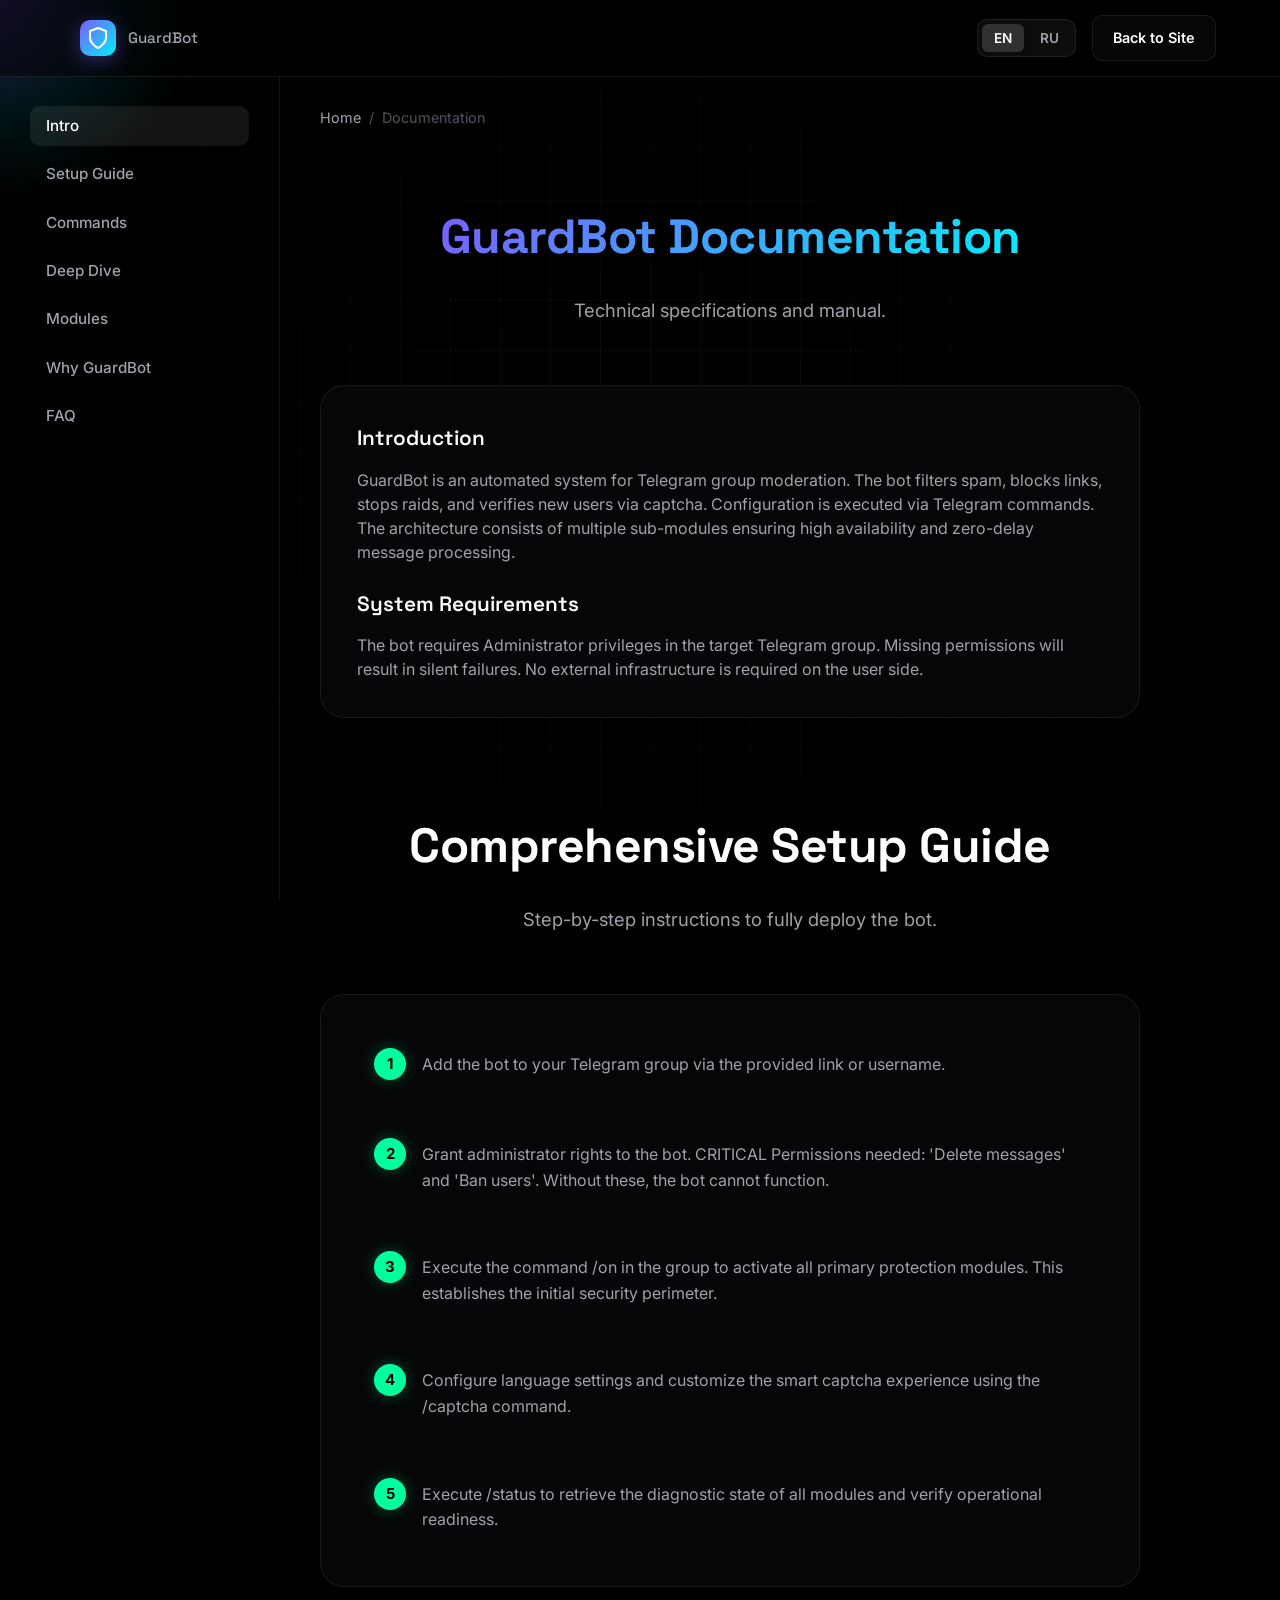
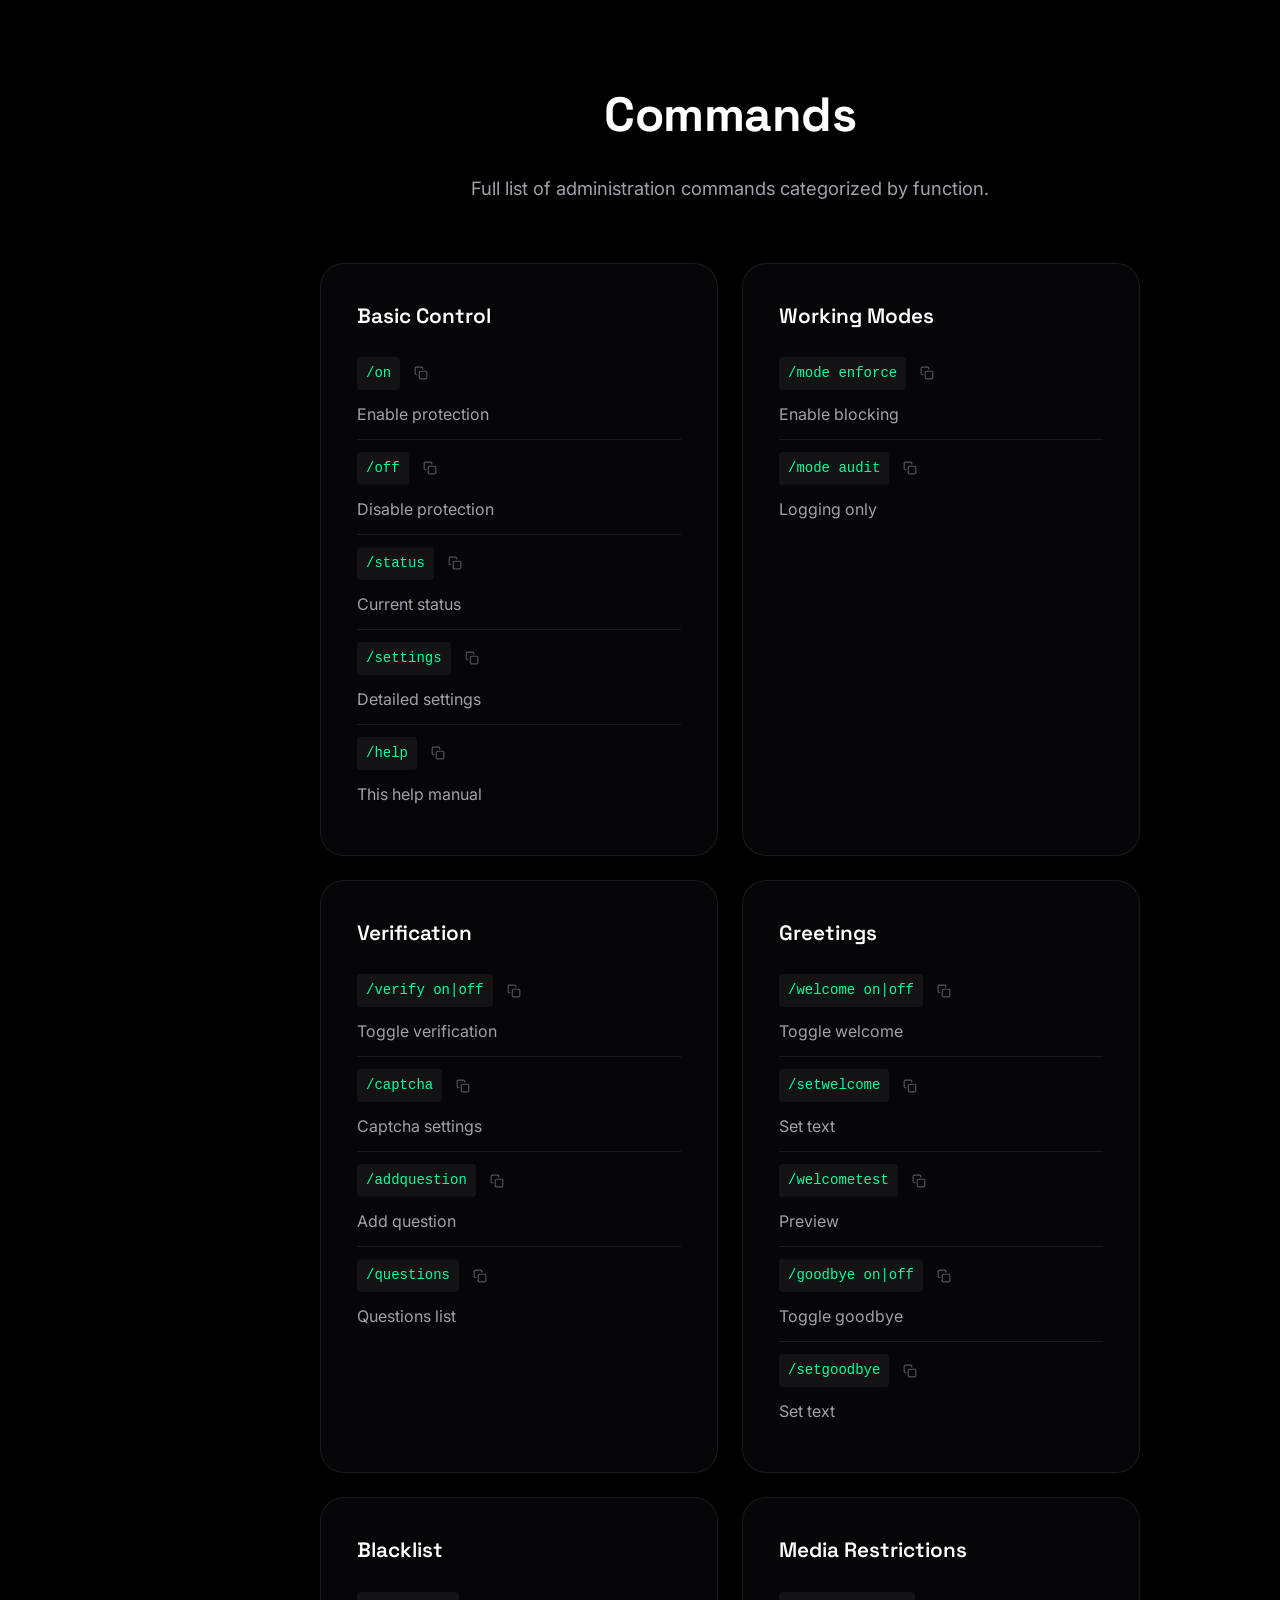
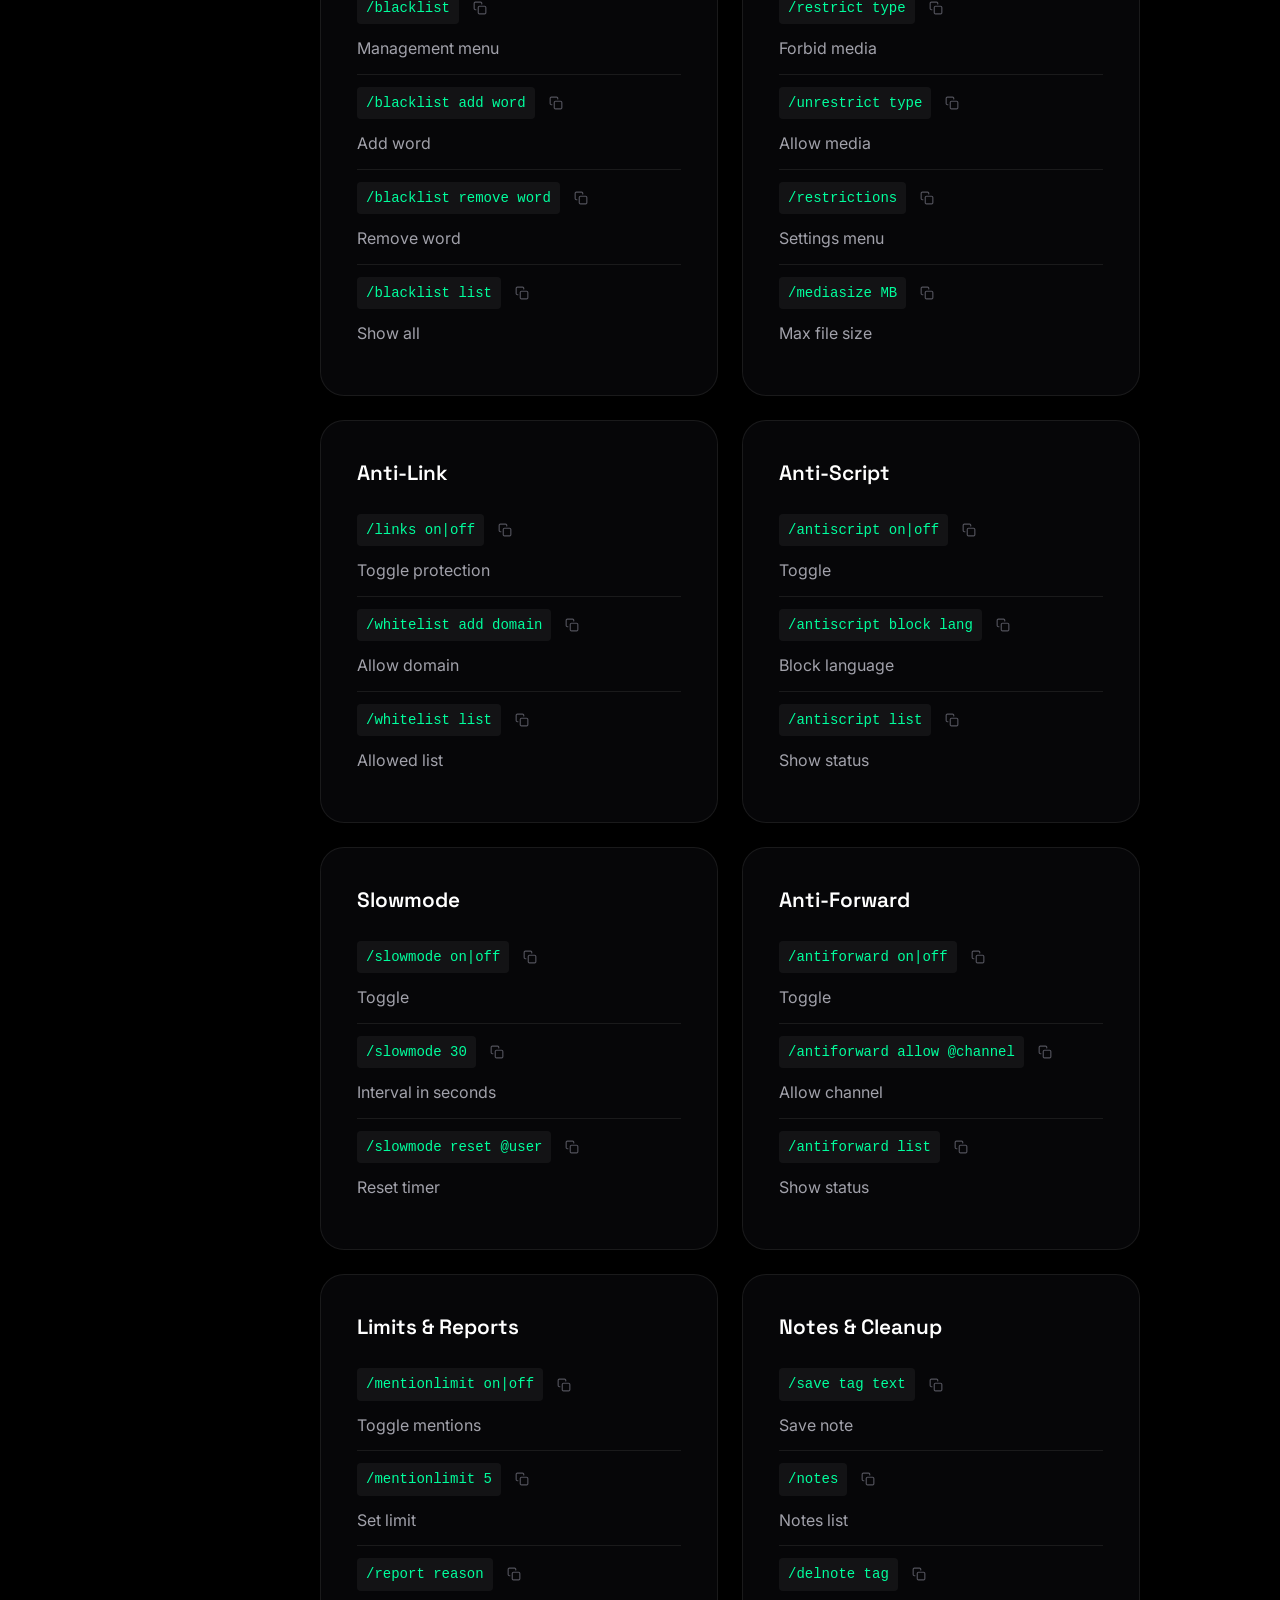
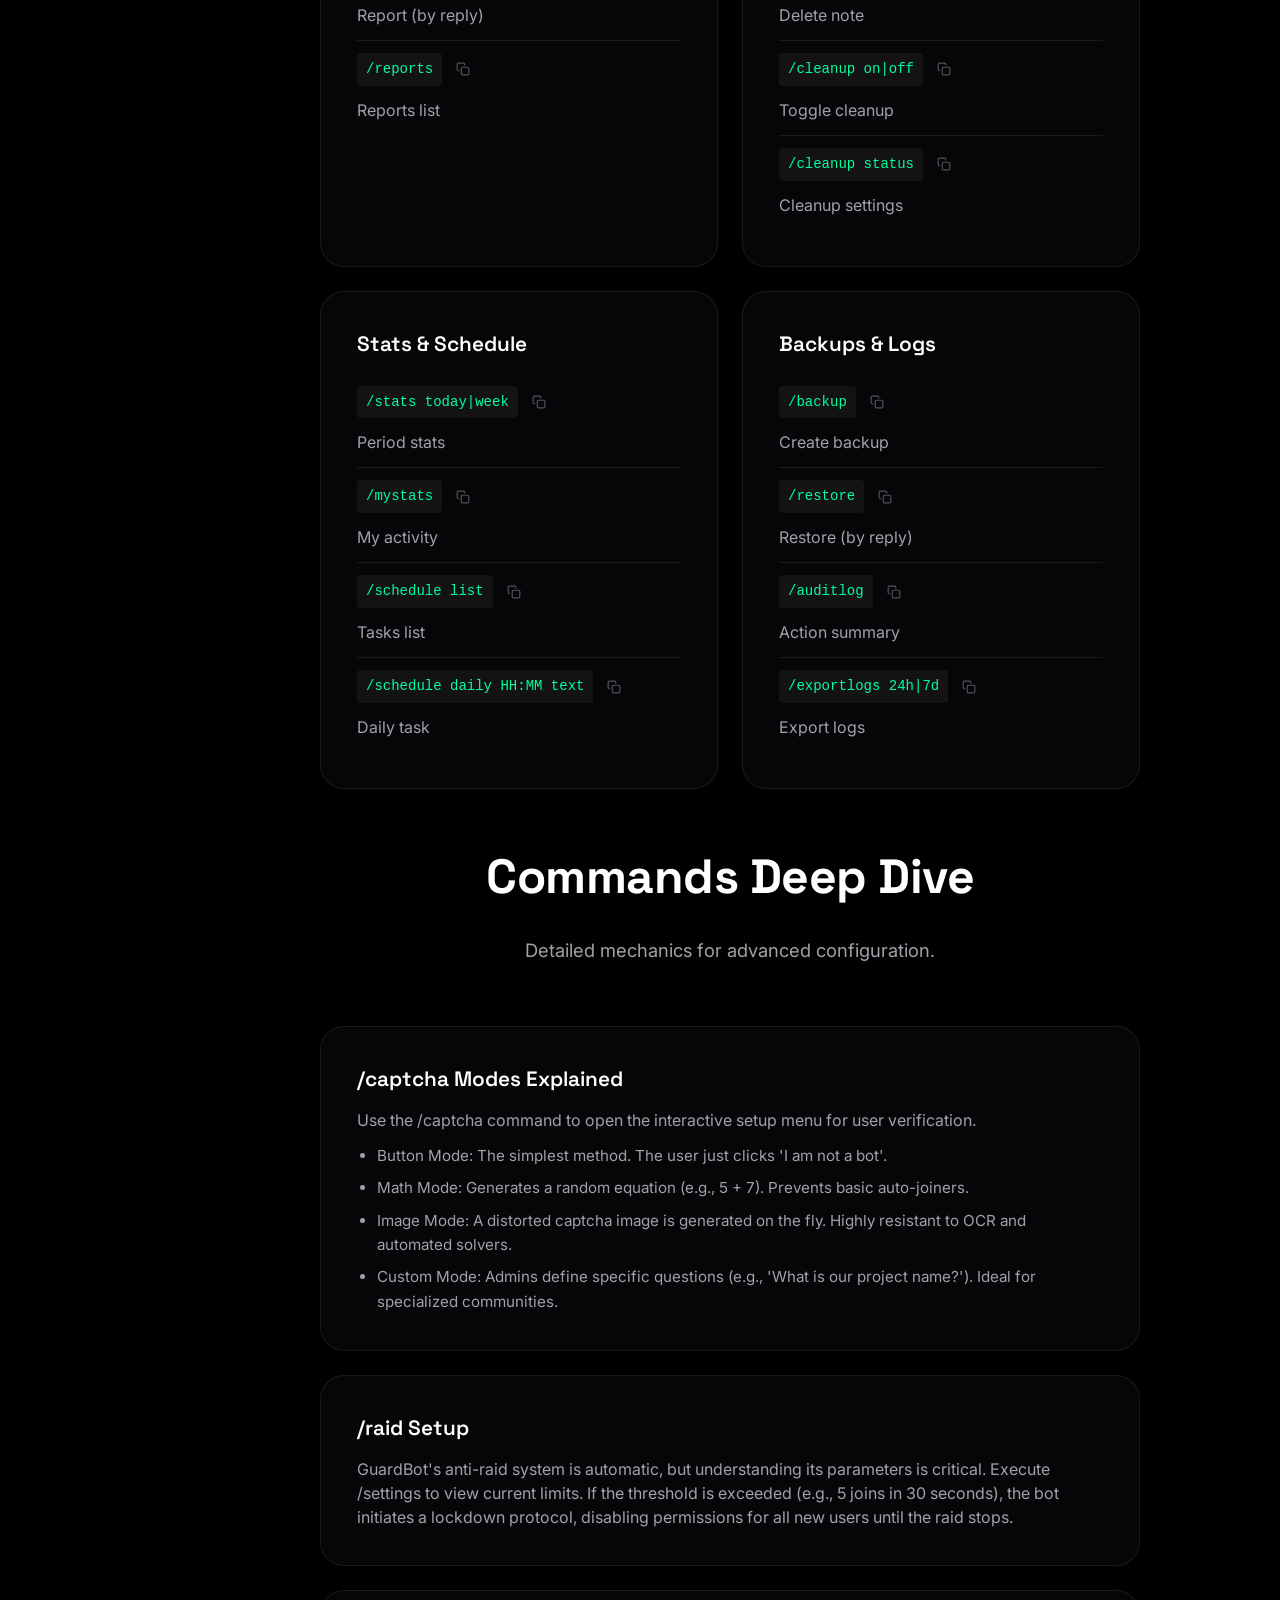
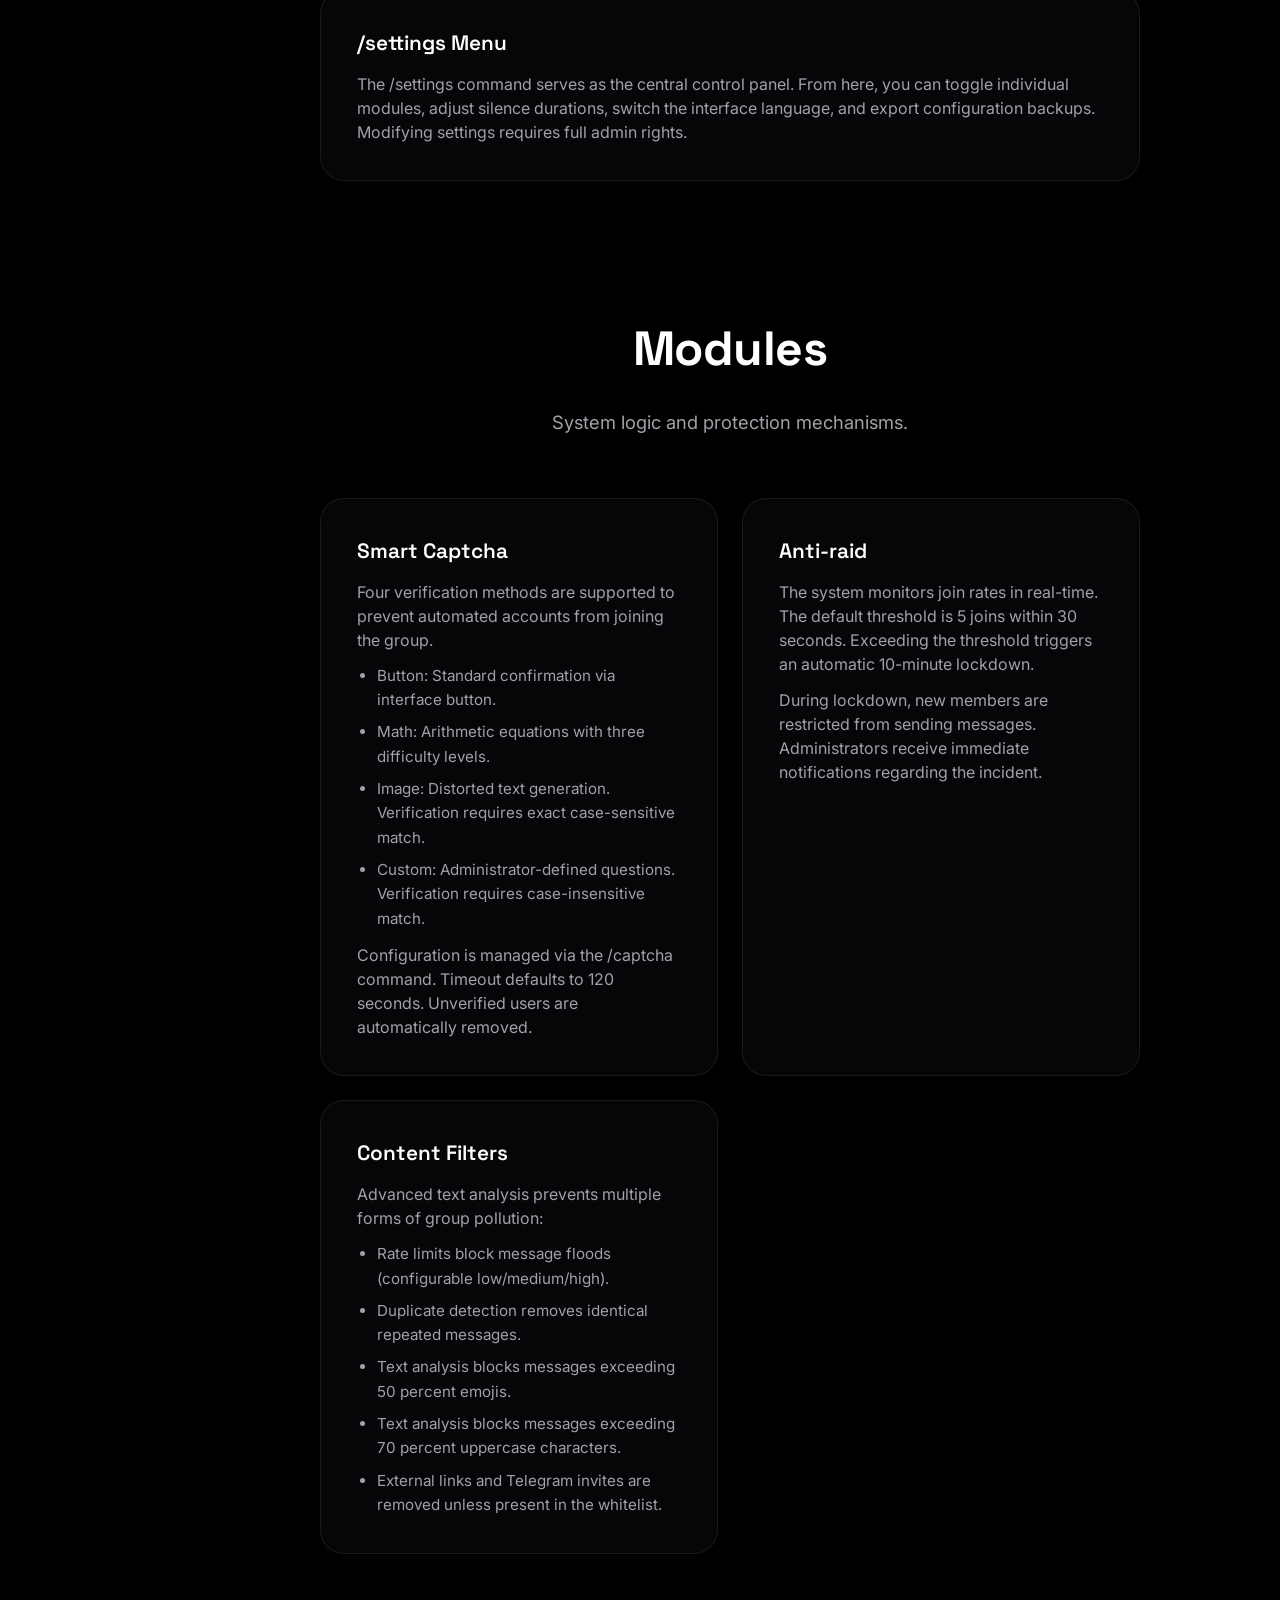
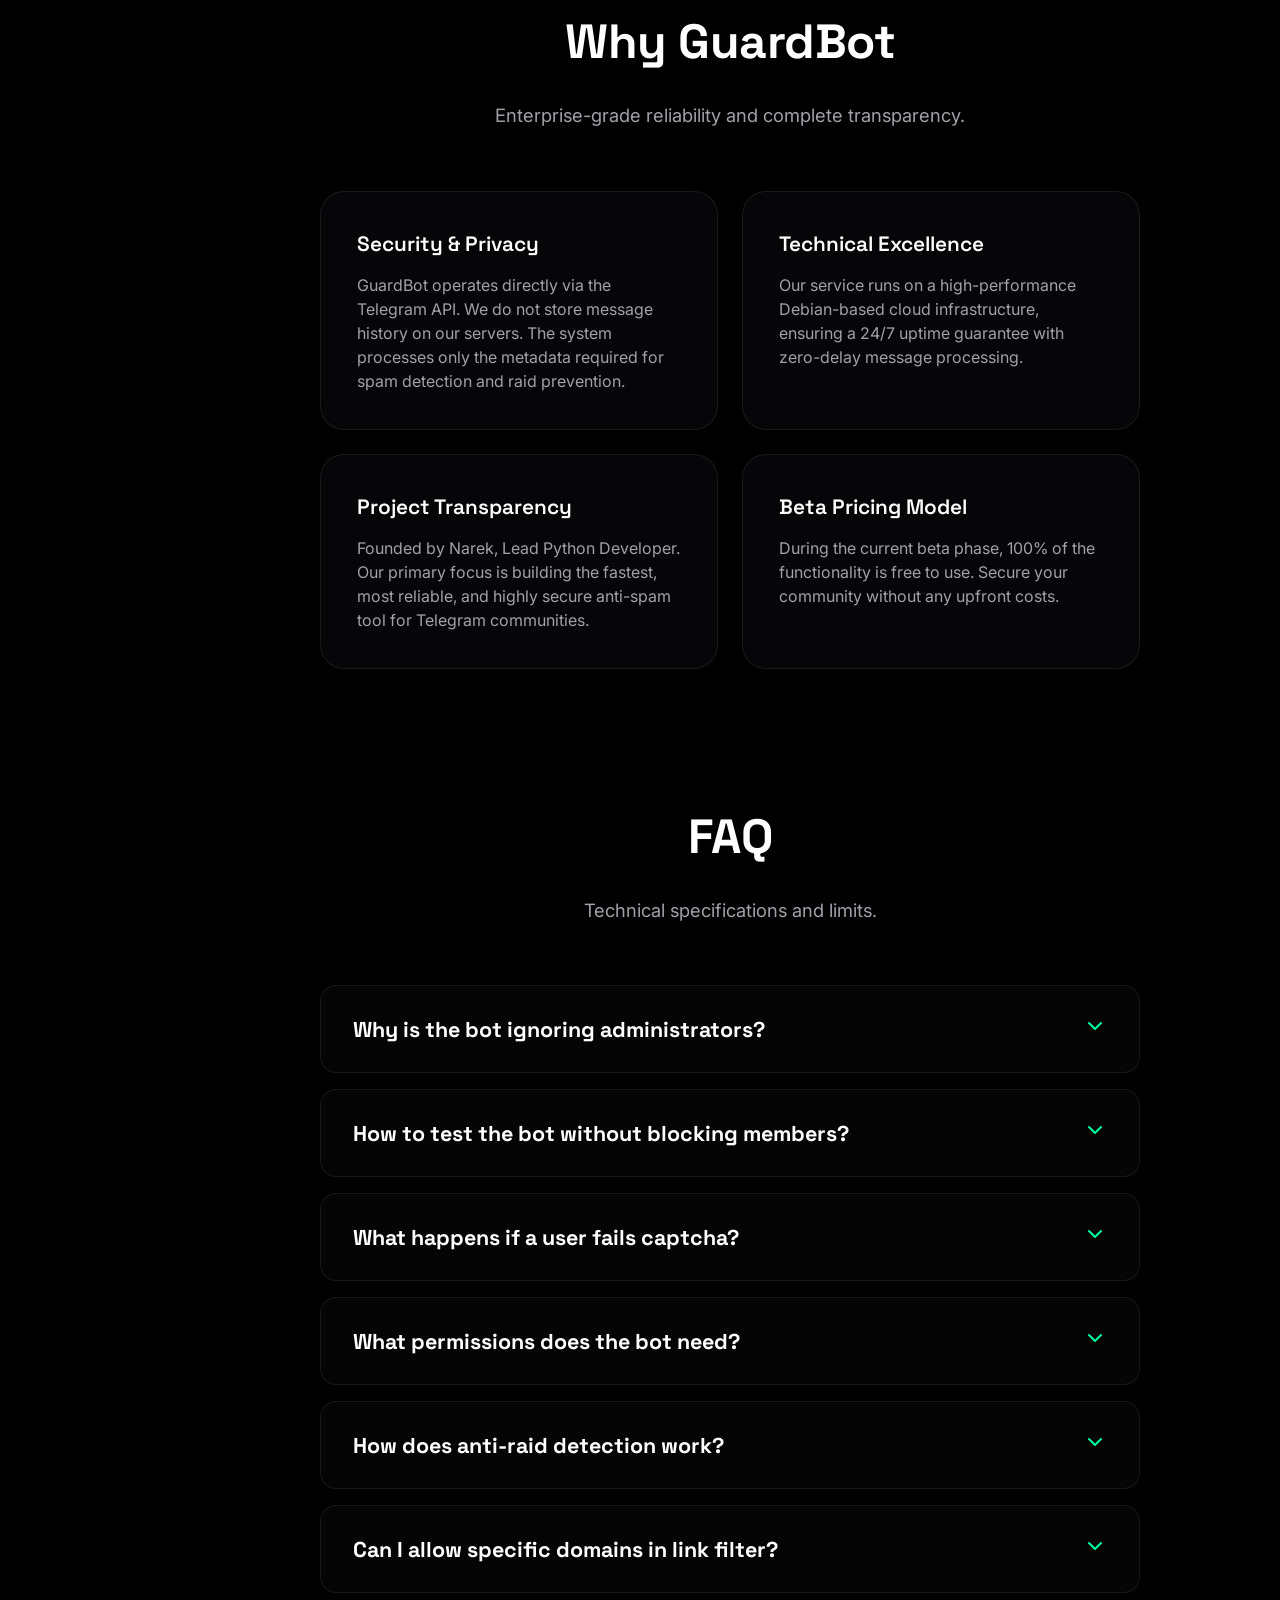
==== commit b2659538: "Full redesign, added info" ====
--- a/docs/index.html
+++ b/docs/index.html
@@ -22,6 +22,20 @@
             "name": "GuardBot",
             "url": "https://guardbot.tech"
           }
+        },
+        {
+          "@type": "BreadcrumbList",
+          "itemListElement": [{
+            "@type": "ListItem",
+            "position": 1,
+            "name": "Home",
+            "item": "https://guardbot.tech"
+          },{
+            "@type": "ListItem",
+            "position": 2,
+            "name": "Documentation",
+            "item": "https://docs.guardbot.tech"
+          }]
         },
         {
           "@type": "FAQPage",
@@ -85,7 +99,7 @@
         .section-header { text-align: center; align-items: center; margin-bottom: 60px; display: flex; flex-direction: column; }
         .section-subtitle { margin: 0 auto; text-align: center; }
 
-        .page { padding-top: 120px; padding-bottom: 80px; min-height: 100vh; display: none; opacity: 0; transition: opacity 0.4s ease; }
+        .page { padding-top: 10px; padding-bottom: 40px; min-height: auto; display: none; opacity: 0; transition: opacity 0.4s ease; scroll-margin-top: 90px; }
         .page.active { display: block; opacity: 1; }
 
         .interactive-card { transition: transform 0.3s ease, box-shadow 0.3s ease; border: 1px solid var(--border); }
@@ -167,18 +181,10 @@
 
     <header>
         <div class="header-inner">
-            <a href="#intro" class="logo nav-link" data-page="intro" title="GuardBot Documentation - Home">
+            <a href="#intro" class="logo nav-link" title="GuardBot Documentation - Home">
                 <div class="logo-icon"><svg xmlns="http://www.w3.org/2000/svg" width="24" height="24" viewBox="0 0 24 24" fill="none" stroke="currentColor" stroke-width="2" stroke-linecap="round" stroke-linejoin="round"><path d="M12 22s8-4 8-10V5l-8-3-8 3v7c0 6 8 10 8 10z"></path></svg></div>
                 GuardBot
             </a>
-            
-            <nav id="nav">
-                <a href="#intro" class="nav-link active" data-page="intro" data-en="Intro" data-ru="Введение" title="Go to Introduction">Intro</a>
-                <a href="#quickstart" class="nav-link" data-page="quickstart" data-en="Quick Start" data-ru="Быстрый старт" title="Go to Quick Start guide">Quick Start</a>
-                <a href="#commands" class="nav-link" data-page="commands" data-en="Commands" data-ru="Команды" title="Go to Commands list">Commands</a>
-                <a href="#modules" class="nav-link" data-page="modules" data-en="Modules" data-ru="Модули" title="Go to Modules description">Modules</a>
-                <a href="#faq" class="nav-link" data-page="faq" data-en="FAQ" data-ru="FAQ" title="Go to Frequently Asked Questions">FAQ</a>
-            </nav>
 
             <div class="header-actions">
                 <div class="lang-switch">
@@ -195,9 +201,28 @@
         </div>
     </header>
 
-    <main>
-        <!-- INTRO -->
-        <div class="page active" id="page-intro">
+    <div class="docs-layout">
+        <aside class="sidebar" id="sidebar">
+            <nav id="nav">
+                <a href="#intro" class="nav-link active" data-en="Intro" data-ru="Введение" title="Go to Introduction">Intro</a>
+                <a href="#quickstart" class="nav-link" data-en="Setup Guide" data-ru="Настройка" title="Go to Setup Guide">Setup Guide</a>
+                <a href="#commands" class="nav-link" data-en="Commands" data-ru="Команды" title="Go to Commands list">Commands</a>
+                <a href="#deepdive" class="nav-link" data-en="Deep Dive" data-ru="Подробно" title="Go to Commands Deep Dive">Deep Dive</a>
+                <a href="#modules" class="nav-link" data-en="Modules" data-ru="Модули" title="Go to Modules description">Modules</a>
+                <a href="#trust" class="nav-link" data-en="Why GuardBot" data-ru="Почему GuardBot" title="Why GuardBot">Why GuardBot</a>
+                <a href="#faq" class="nav-link" data-en="FAQ" data-ru="FAQ" title="Go to Frequently Asked Questions">FAQ</a>
+            </nav>
+        </aside>
+
+        <main class="content">
+            <nav aria-label="breadcrumb" class="breadcrumbs">
+                <a href="https://guardbot.tech" data-en="Home" data-ru="Главная">Home</a>
+                <span>/</span>
+                <span data-en="Documentation" data-ru="Документация">Documentation</span>
+            </nav>
+
+            <!-- INTRO -->
+            <div class="page active" id="intro">
             <section class="section">
                 <div class="container">
                     <div class="section-header reveal">
@@ -215,42 +240,42 @@
             </section>
         </div>
 
-        <!-- QUICK START -->
-        <div class="page" id="page-quickstart">
-            <section class="section">
-                <div class="container">
-                    <div class="section-header reveal">
-                        <h2 class="section-title" data-en="Quick Start" data-ru="Быстрый старт">Quick Start</h2>
-                        <p class="section-subtitle" data-en="Initial configuration guide." data-ru="Руководство по первоначальной настройке.">Initial configuration guide.</p>
-                    </div>
-                    <div class="feature-card interactive-card reveal">
-                        <div class="step-item">
-                            <span class="step-number">1</span>
-                            <div class="step-text" data-en="Add the bot to your Telegram group via the provided link or username." data-ru="Добавьте бота в группу Telegram через предоставленную ссылку или имя пользователя.">Add the bot to your Telegram group via the provided link or username.</div>
-                        </div>
-                        <div class="step-item">
-                            <span class="step-number">2</span>
-                            <div class="step-text" data-en="Grant administrator rights to the bot. Required permissions: Delete messages, Ban users. Optional but recommended: Pin messages, Manage invite links." data-ru="Выдайте боту права администратора. Требуемые разрешения: Удаление сообщений, Блокировка пользователей. Рекомендуемые: Закрепление сообщений, Управление ссылками.">Grant administrator rights to the bot. Required permissions: Delete messages, Ban users. Optional but recommended: Pin messages, Manage invite links.</div>
-                        </div>
-                        <div class="step-item">
-                            <span class="step-number">3</span>
-                            <div class="step-text" data-en="Send the command /on in the group chat to activate primary protection modules." data-ru="Отправьте команду /on в групповой чат для активации основных модулей защиты.">Send the command /on in the group chat to activate primary protection modules.</div>
-                        </div>
-                        <div class="step-item">
-                            <span class="step-number">4</span>
-                            <div class="step-text" data-en="Configure the desired language (EN/RU) and customize captcha settings via /captcha." data-ru="Настройте желаемый язык (EN/RU) и параметры капчи через команду /captcha.">Configure the desired language (EN/RU) and customize captcha settings via /captcha.</div>
-                        </div>
-                        <div class="step-item" style="margin-bottom: 0;">
-                            <span class="step-number">5</span>
-                            <div class="step-text" data-en="Send the command /status to verify system operation and module states." data-ru="Отправьте команду /status для проверки работы системы и состояния модулей.">Send the command /status to verify system operation and module states.</div>
-                        </div>
-                    </div>
-                </div>
-            </section>
-        </div>
-
-        <!-- COMMANDS -->
-        <div class="page" id="page-commands">
+            <!-- QUICK START -->
+            <div class="page" id="quickstart">
+                <section class="section">
+                    <div class="container">
+                        <div class="section-header reveal">
+                            <h2 class="section-title" data-en="Comprehensive Setup Guide" data-ru="Подробное руководство по настройке">Comprehensive Setup Guide</h2>
+                            <p class="section-subtitle" data-en="Step-by-step instructions to fully deploy the bot." data-ru="Пошаговые инструкции для полного развертывания бота.">Step-by-step instructions to fully deploy the bot.</p>
+                        </div>
+                        <div class="feature-card interactive-card reveal">
+                            <div class="step-item">
+                                <span class="step-number">1</span>
+                                <div class="step-text" data-en="Add the bot to your Telegram group via the provided link or username." data-ru="Добавьте бота в группу Telegram через предоставленную ссылку или имя пользователя.">Add the bot to your Telegram group via the provided link or username.</div>
+                            </div>
+                            <div class="step-item">
+                                <span class="step-number">2</span>
+                                <div class="step-text" data-en="Grant administrator rights to the bot. CRITICAL Permissions needed: 'Delete messages' and 'Ban users'. Without these, the bot cannot function." data-ru="Выдайте боту права администратора. КРИТИЧЕСКИ ВАЖНЫЕ разрешения: 'Удаление сообщений' и 'Блокировка пользователей'. Без них бот не сможет работать.">Grant administrator rights to the bot. CRITICAL Permissions needed: 'Delete messages' and 'Ban users'. Without these, the bot cannot function.</div>
+                            </div>
+                            <div class="step-item">
+                                <span class="step-number">3</span>
+                                <div class="step-text" data-en="Execute the command /on in the group to activate all primary protection modules. This establishes the initial security perimeter." data-ru="Выполните команду /on в группе для активации основных модулей защиты. Это создаст начальный периметр безопасности.">Execute the command /on in the group to activate all primary protection modules. This establishes the initial security perimeter.</div>
+                            </div>
+                            <div class="step-item">
+                                <span class="step-number">4</span>
+                                <div class="step-text" data-en="Configure language settings and customize the smart captcha experience using the /captcha command." data-ru="Настройте языковые параметры и кастомизируйте умную капчу с помощью команды /captcha.">Configure language settings and customize the smart captcha experience using the /captcha command.</div>
+                            </div>
+                            <div class="step-item" style="margin-bottom: 0;">
+                                <span class="step-number">5</span>
+                                <div class="step-text" data-en="Execute /status to retrieve the diagnostic state of all modules and verify operational readiness." data-ru="Выполните /status для получения диагностического состояния всех модулей и проверки готовности к работе.">Execute /status to retrieve the diagnostic state of all modules and verify operational readiness.</div>
+                            </div>
+                        </div>
+                    </div>
+                </section>
+            </div>
+
+            <!-- COMMANDS -->
+            <div class="page" id="commands">
             <section class="section">
                 <div class="container">
                     <div class="section-header reveal">
@@ -412,10 +437,43 @@
                     </div>
                 </div>
             </section>
+            
+            <!-- COMMANDS DEEP DIVE -->
+            <div class="page" id="deepdive">
+                <section class="section">
+                    <div class="container">
+                        <div class="section-header reveal">
+                            <h2 class="section-title" data-en="Commands Deep Dive" data-ru="Глубокое погружение в команды">Commands Deep Dive</h2>
+                            <p class="section-subtitle" data-en="Detailed mechanics for advanced configuration." data-ru="Детальная механика для продвинутой настройки.">Detailed mechanics for advanced configuration.</p>
+                        </div>
+                        
+                        <div class="feature-card interactive-card reveal" style="margin-bottom: 24px;">
+                            <h3 class="feature-title" data-en="/captcha Modes Explained" data-ru="Объяснение режимов /captcha">/captcha Modes Explained</h3>
+                            <p class="feature-desc" style="margin-bottom: 12px;" data-en="Use the /captcha command to open the interactive setup menu for user verification." data-ru="Используйте команду /captcha для открытия интерактивного меню настройки верификации пользователей.">Use the /captcha command to open the interactive setup menu for user verification.</p>
+                            <ul style="color: var(--text-secondary); margin-left: 20px; line-height: 1.6; font-size: 0.95rem; display: flex; flex-direction: column; gap: 8px;">
+                                <li data-en="Button Mode: The simplest method. The user just clicks 'I am not a bot'." data-ru="Режим Кнопки: Самый простой метод. Пользователь просто нажимает 'Я не бот'.">Button Mode: The simplest method. The user just clicks 'I am not a bot'.</li>
+                                <li data-en="Math Mode: Generates a random equation (e.g., 5 + 7). Prevents basic auto-joiners." data-ru="Режим Математики: Генерирует случайное уравнение (например, 5 + 7). Предотвращает базовых ботов.">Math Mode: Generates a random equation (e.g., 5 + 7). Prevents basic auto-joiners.</li>
+                                <li data-en="Image Mode: A distorted captcha image is generated on the fly. Highly resistant to OCR and automated solvers." data-ru="Режим Картинки: Искаженная картинка генерируется на лету. Устойчива к OCR и авторешателям.">Image Mode: A distorted captcha image is generated on the fly. Highly resistant to OCR and automated solvers.</li>
+                                <li data-en="Custom Mode: Admins define specific questions (e.g., 'What is our project name?'). Ideal for specialized communities." data-ru="Кастомный Режим: Админы задают вопросы (например, 'Как называется наш проект?'). Идеально для профильных сообществ.">Custom Mode: Admins define specific questions (e.g., 'What is our project name?'). Ideal for specialized communities.</li>
+                            </ul>
+                        </div>
+
+                        <div class="feature-card interactive-card reveal" style="margin-bottom: 24px;">
+                            <h3 class="feature-title" data-en="/raid Setup" data-ru="Настройка /raid">/raid Setup</h3>
+                            <p class="feature-desc" data-en="GuardBot's anti-raid system is automatic, but understanding its parameters is critical. Execute /settings to view current limits. If the threshold is exceeded (e.g., 5 joins in 30 seconds), the bot initiates a lockdown protocol, disabling permissions for all new users until the raid stops." data-ru="Анти-рейд система GuardBot автоматическая, но понимание ее параметров критично. Выполните /settings для просмотра текущих лимитов. При превышении порога (например, 5 вступлений за 30 секунд), бот инициирует протокол локдауна, отключая права новых пользователей до окончания атаки.">GuardBot's anti-raid system is automatic, but understanding its parameters is critical. Execute /settings to view current limits. If the threshold is exceeded (e.g., 5 joins in 30 seconds), the bot initiates a lockdown protocol, disabling permissions for all new users until the raid stops.</p>
+                        </div>
+
+                        <div class="feature-card interactive-card reveal">
+                            <h3 class="feature-title" data-en="/settings Menu" data-ru="Меню /settings">/settings Menu</h3>
+                            <p class="feature-desc" data-en="The /settings command serves as the central control panel. From here, you can toggle individual modules, adjust silence durations, switch the interface language, and export configuration backups. Modifying settings requires full admin rights." data-ru="Команда /settings служит центральной панелью управления. Отсюда можно переключать отдельные модули, настраивать длительность мутов, менять язык интерфейса и экспортировать бэкапы. Изменение настроек требует полных прав администратора.">The /settings command serves as the central control panel. From here, you can toggle individual modules, adjust silence durations, switch the interface language, and export configuration backups. Modifying settings requires full admin rights.</p>
+                        </div>
+                    </div>
+                </section>
+            </div>
         </div>
 
         <!-- MODULES -->
-        <div class="page" id="page-modules">
+        <div class="page" id="modules">
             <section class="section">
                 <div class="container">
                     <div class="section-header reveal">
@@ -456,10 +514,40 @@
                     </div>
                 </div>
             </section>
+            
+            <!-- TRUST & AUTHORITY -->
+            <div class="page" id="trust">
+                <section class="section">
+                    <div class="container">
+                        <div class="section-header reveal">
+                            <h2 class="section-title" data-en="Why GuardBot" data-ru="Почему GuardBot">Why GuardBot</h2>
+                            <p class="section-subtitle" data-en="Enterprise-grade reliability and complete transparency." data-ru="Надежность корпоративного уровня и полная прозрачность.">Enterprise-grade reliability and complete transparency.</p>
+                        </div>
+                        <div class="features-grid">
+                            <div class="feature-card interactive-card reveal">
+                                <h3 class="feature-title" data-en="Security & Privacy" data-ru="Безопасность и Приватность">Security & Privacy</h3>
+                                <p class="feature-desc" data-en="GuardBot operates directly via the Telegram API. We do not store message history on our servers. The system processes only the metadata required for spam detection and raid prevention." data-ru="GuardBot работает напрямую через Telegram API. Мы не храним историю сообщений на наших серверах. Система обрабатывает только метаданные, необходимые для выявления спама и предотвращения рейдов.">GuardBot operates directly via the Telegram API. We do not store message history on our servers. The system processes only the metadata required for spam detection and raid prevention.</p>
+                            </div>
+                            <div class="feature-card interactive-card reveal">
+                                <h3 class="feature-title" data-en="Technical Excellence" data-ru="Техническое Превосходство">Technical Excellence</h3>
+                                <p class="feature-desc" data-en="Our service runs on a high-performance Debian-based cloud infrastructure, ensuring a 24/7 uptime guarantee with zero-delay message processing." data-ru="Наш сервис работает на высокопроизводительной облачной инфраструктуре на базе Debian, обеспечивая гарантию аптайма 24/7 и обработку сообщений без задержек.">Our service runs on a high-performance Debian-based cloud infrastructure, ensuring a 24/7 uptime guarantee with zero-delay message processing.</p>
+                            </div>
+                            <div class="feature-card interactive-card reveal">
+                                <h3 class="feature-title" data-en="Project Transparency" data-ru="Прозрачность Проекта">Project Transparency</h3>
+                                <p class="feature-desc" data-en="Founded by Narek, Lead Python Developer. Our primary focus is building the fastest, most reliable, and highly secure anti-spam tool for Telegram communities." data-ru="Проект основан Нареком, ведущим Python-разработчиком. Наша главная цель - создание самого быстрого, надежного и безопасного антиспам-инструмента для сообществ Telegram.">Founded by Narek, Lead Python Developer. Our primary focus is building the fastest, most reliable, and highly secure anti-spam tool for Telegram communities.</p>
+                            </div>
+                            <div class="feature-card interactive-card reveal">
+                                <h3 class="feature-title" data-en="Beta Pricing Model" data-ru="Бета Ценообразование">Beta Pricing Model</h3>
+                                <p class="feature-desc" data-en="During the current beta phase, 100% of the functionality is free to use. Secure your community without any upfront costs." data-ru="На этапе бета-тестирования 100% функционала доступно абсолютно бесплатно. Защитите свое сообщество без предварительных затрат.">During the current beta phase, 100% of the functionality is free to use. Secure your community without any upfront costs.</p>
+                            </div>
+                        </div>
+                    </div>
+                </section>
+            </div>
         </div>
 
         <!-- FAQ -->
-        <div class="page" id="page-faq">
+        <div class="page" id="faq">
             <section class="section">
                 <div class="container">
                     <div class="section-header reveal">
@@ -514,7 +602,8 @@
                 </div>
             </section>
         </div>
-    </main>
+        </div>
+    </div>
 
     <script>
         // Language state
@@ -526,59 +615,96 @@
             initLanguage();
             initFAQ();
             initCursor();
+            initCopyButtons();
             
             // Trigger initial reveals
             setTimeout(handleScroll, 100);
             window.addEventListener('scroll', handleScroll);
         }
 
-        // Navigation
+        // Copy Code Buttons
+        function initCopyButtons() {
+            document.querySelectorAll('.cmd-code').forEach(el => {
+                const btn = document.createElement('button');
+                btn.className = 'copy-btn';
+                btn.innerHTML = '<svg xmlns="http://www.w3.org/2000/svg" width="14" height="14" viewBox="0 0 24 24" fill="none" stroke="currentColor" stroke-width="2" stroke-linecap="round" stroke-linejoin="round"><rect x="9" y="9" width="13" height="13" rx="2" ry="2"></rect><path d="M5 15H4a2 2 0 0 1-2-2V4a2 2 0 0 1 2-2h9a2 2 0 0 1 2 2v1"></path></svg>';
+                btn.title = 'Copy Code';
+                btn.addEventListener('click', (e) => {
+                    e.preventDefault();
+                    navigator.clipboard.writeText(el.textContent.trim());
+                    const originalIcon = btn.innerHTML;
+                    btn.innerHTML = '<svg xmlns="http://www.w3.org/2000/svg" width="14" height="14" viewBox="0 0 24 24" fill="none" stroke="#00ff9d" stroke-width="2" stroke-linecap="round" stroke-linejoin="round"><polyline points="20 6 9 17 4 12"></polyline></svg>';
+                    setTimeout(() => btn.innerHTML = originalIcon, 2000);
+                });
+                
+                const wrapper = document.createElement('div');
+                wrapper.className = 'cmd-wrapper';
+                el.parentNode.insertBefore(wrapper, el);
+                wrapper.appendChild(el);
+                wrapper.appendChild(btn);
+            });
+        }
+
+        // Navigation (Smooth scroll and scrollspy)
         function initNavigation() {
-            const links = document.querySelectorAll('.nav-link');
-            const pages = document.querySelectorAll('.page');
+            const links = document.querySelectorAll('.sidebar .nav-link');
             const mobileToggle = document.getElementById('mobileToggle');
-            const nav = document.getElementById('nav');
-
-            function switchPage(pageId) {
-                pages.forEach(p => p.classList.remove('active'));
-                links.forEach(l => l.classList.remove('active'));
-
-                const targetPage = document.getElementById(`page-${pageId}`);
-                const targetLink = document.querySelector(`.nav-link[data-page="${pageId}"]`);
-
-                if (targetPage) targetPage.classList.add('active');
-                if (targetLink) targetLink.classList.add('active');
-
-                // Trigger animations for new page
-                setTimeout(handleScroll, 50);
-
-                // Close mobile menu
-                if (nav.classList.contains('active')) {
-                    nav.classList.remove('active');
-                    mobileToggle.classList.remove('active');
-                }
-                
-                window.scrollTo(0, 0);
-            }
+            const sidebar = document.getElementById('sidebar');
 
             links.forEach(link => {
                 link.addEventListener('click', (e) => {
-                    e.preventDefault();
-                    switchPage(link.dataset.page);
+                    const targetId = link.getAttribute('href').substring(1);
+                    const targetPage = document.getElementById(targetId);
+                    
+                    if (targetPage) {
+                        e.preventDefault();
+                        const headerOffset = 80;
+                        const elementPosition = targetPage.getBoundingClientRect().top;
+                        const offsetPosition = elementPosition + window.pageYOffset - headerOffset;
+                        
+                        window.scrollTo({
+                            top: offsetPosition,
+                            behavior: "smooth"
+                        });
+                        
+                        if (sidebar.classList.contains('active')) {
+                            sidebar.classList.remove('active');
+                            mobileToggle.classList.remove('active');
+                        }
+                    }
                 });
             });
 
             // Mobile menu toggle
-            mobileToggle.addEventListener('click', () => {
-                nav.classList.toggle('active');
+            mobileToggle?.addEventListener('click', () => {
+                sidebar.classList.toggle('active');
                 mobileToggle.classList.toggle('active');
             });
             
-            // Handle hash routing on load
-            const hash = window.location.hash.replace('#', '');
-            if (hash && document.getElementById(`page-${hash}`)) {
-                switchPage(hash);
-            }
+            // Scrollspy logic
+            const observerOptions = {
+                root: null,
+                rootMargin: '-20% 0px -80% 0px',
+                threshold: 0
+            };
+            
+            const observer = new IntersectionObserver(entries => {
+                entries.forEach(entry => {
+                    if (entry.isIntersecting) {
+                        links.forEach(link => {
+                            if (link.getAttribute('href') === '#' + entry.target.id) {
+                                link.classList.add('active');
+                            } else {
+                                link.classList.remove('active');
+                            }
+                        });
+                    }
+                });
+            }, observerOptions);
+            
+            document.querySelectorAll('.page').forEach(page => {
+                observer.observe(page);
+            });
         }
 
         // Language toggle
--- a/docs/style.css
+++ b/docs/style.css
@@ -165,13 +165,33 @@
             transform: translateY(-2px); box-shadow: 0 8px 25px rgba(0, 240, 255, 0.2);
         }
 
-        main { padding-top: 76px; }
-        .page { display: none; opacity: 0; transition: opacity 0.4s ease; }
-        .page.active { display: block; opacity: 1; }
-
-        .container { max-width: 1200px; margin: 0 auto; padding: 0 24px; }
-        .section { padding: 60px 0 100px; }
-        .section-header { text-align: center; margin-bottom: 70px; }
+        main { padding-top: 0; }
+        .page { display: block !important; opacity: 1 !important; padding-top: 20px; padding-bottom: 20px; min-height: auto; scroll-margin-top: 90px; }
+
+        /* Docs Layout */
+        .docs-layout { display: flex; max-width: 1400px; margin: 0 auto; padding-top: 76px; position: relative; align-items: flex-start; }
+        .sidebar { position: sticky; top: 76px; width: 280px; height: calc(100vh - 76px); overflow-y: auto; border-right: 1px solid var(--border); padding: 30px; flex-shrink: 0; z-index: 90; }
+        .sidebar::-webkit-scrollbar { width: 6px; }
+        .sidebar::-webkit-scrollbar-thumb { background: rgba(255,255,255,0.1); border-radius: 3px; }
+        .content { flex: 1; padding: 30px 40px 100px; max-width: 900px; width: 100%; min-width: 0; }
+        
+        #nav { display: flex; flex-direction: column; gap: 8px; }
+        #nav .nav-link { width: 100%; text-align: left; }
+
+        /* Breadcrumbs */
+        .breadcrumbs { display: flex; gap: 8px; align-items: center; font-size: 0.9rem; color: var(--text-muted); margin-bottom: 40px; }
+        .breadcrumbs a { color: var(--text-secondary); text-decoration: none; transition: var(--transition); }
+        .breadcrumbs a:hover { color: var(--cyan); }
+        .breadcrumbs span { color: var(--text-muted); }
+
+        /* Copy Button */
+        .cmd-wrapper { display: flex; align-items: center; gap: 8px; }
+        .copy-btn { background: none; border: none; color: var(--text-muted); cursor: pointer; padding: 6px; border-radius: 6px; transition: var(--transition); display: flex; align-items: center; justify-content: center; }
+        .copy-btn:hover { color: var(--primary); background: rgba(0, 255, 157, 0.1); }
+
+        .container { width: 100%; max-width: 100%; padding: 0; margin: 0; }
+        .section { padding: 20px 0; }
+        .section-header { text-align: left; margin-bottom: 40px; }
         .section-title { font-family: var(--font-heading); font-size: 3rem; font-weight: 700; margin-bottom: 20px; letter-spacing: -0.5px; }
         .section-subtitle { font-size: 1.15rem; color: var(--text-secondary); max-width: 600px; margin: 0 auto; line-height: 1.6; }
 
@@ -329,13 +349,15 @@
             .section { padding: 60px 0; }
             .section-header { margin-bottom: 40px; }
             
-            .header-inner nav { display: none; }
-            .header-inner nav.open { 
-                display: flex; position: absolute; top: 76px; left: 0; right: 0; 
-                background: rgba(5, 5, 8, 0.98); flex-direction: column; padding: 24px; 
-                border-bottom: 1px solid var(--border); backdrop-filter: blur(30px);
-                gap: 16px; z-index: 99;
+            .sidebar { display: none; }
+            .sidebar.active { 
+                display: flex !important; position: fixed; top: 76px; left: 0; right: 0; bottom: 0;
+                background: rgba(0,0,0,0.96); backdrop-filter: blur(20px); -webkit-backdrop-filter: blur(20px);
+                flex-direction: column; padding: 40px 30px; 
+                z-index: 1100; border-right: none; width: 100%; height: auto;
+                animation: menuFadeIn 0.3s ease forwards;
             }
+            .content { padding: 24px 16px; }
             
             /* Hide the start button inside the header on small devices to avoid crowding */
             .header-actions > .btn-primary { display: none; }
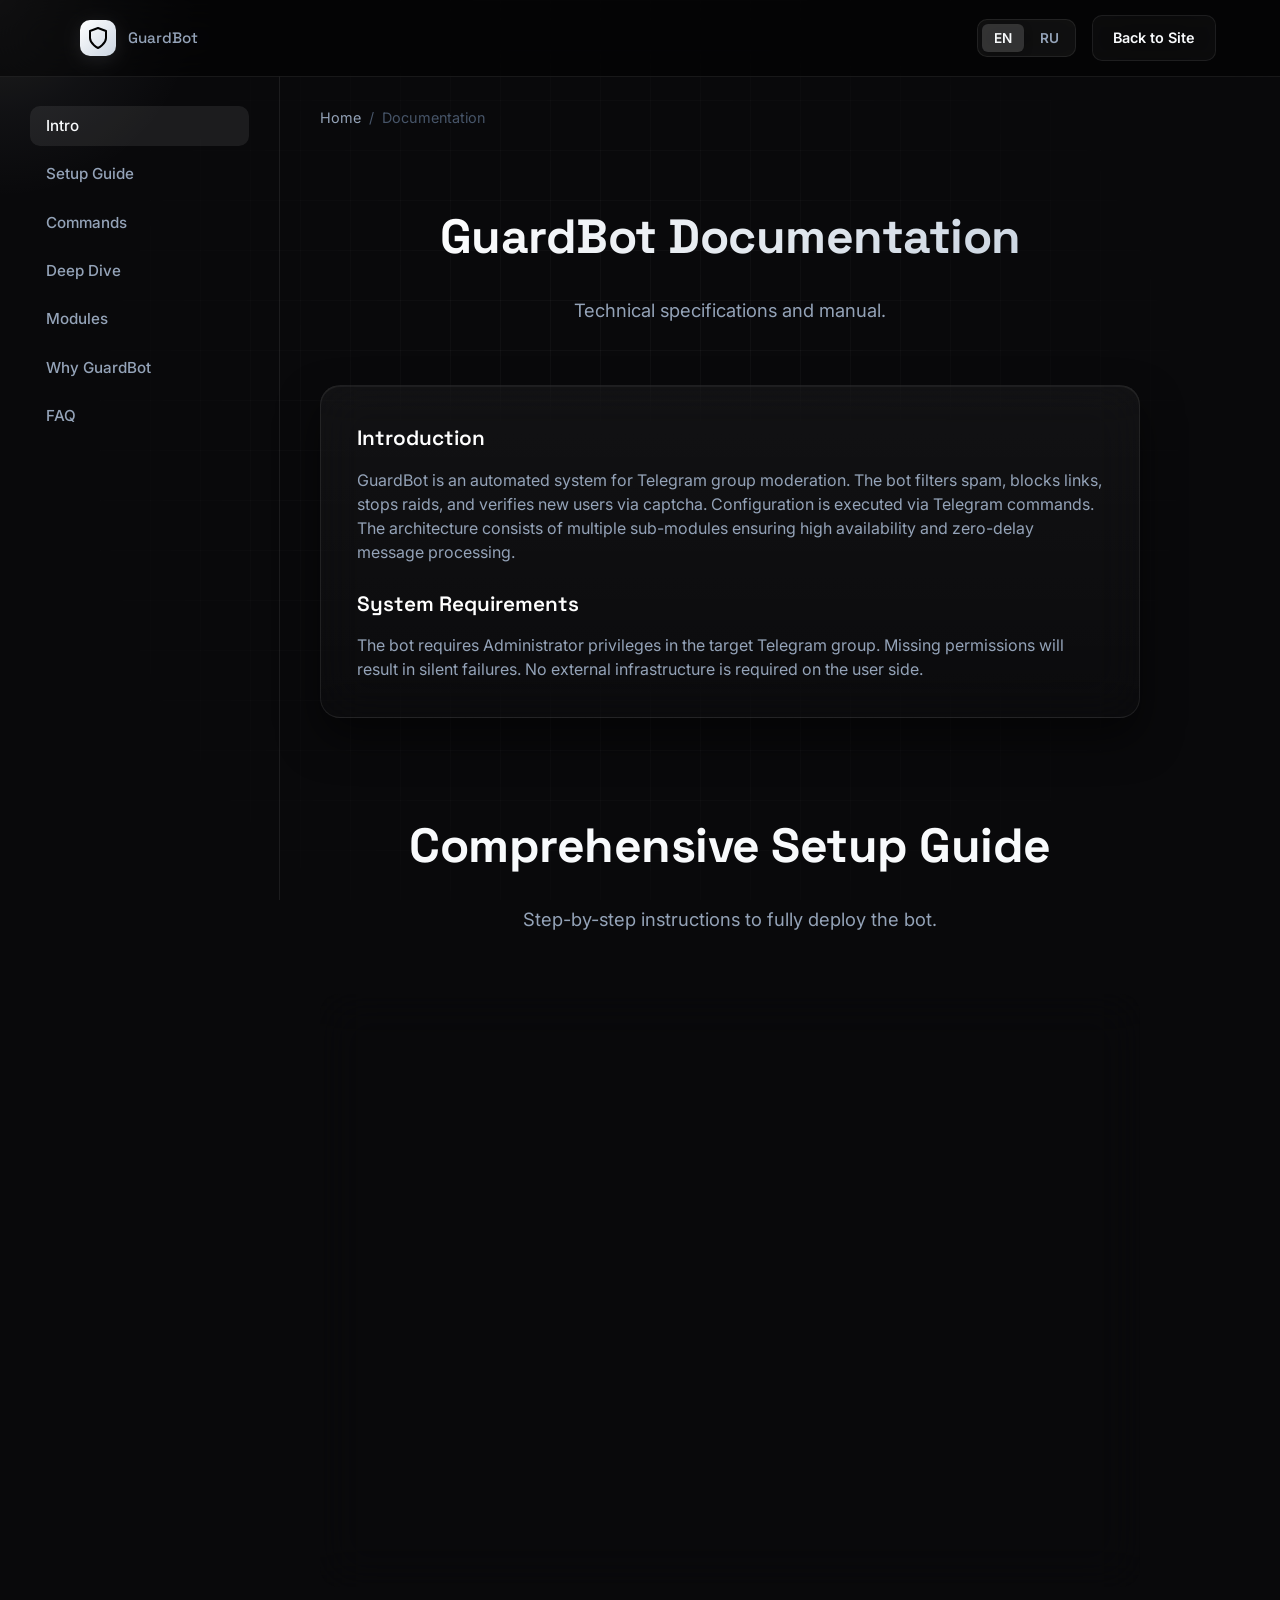
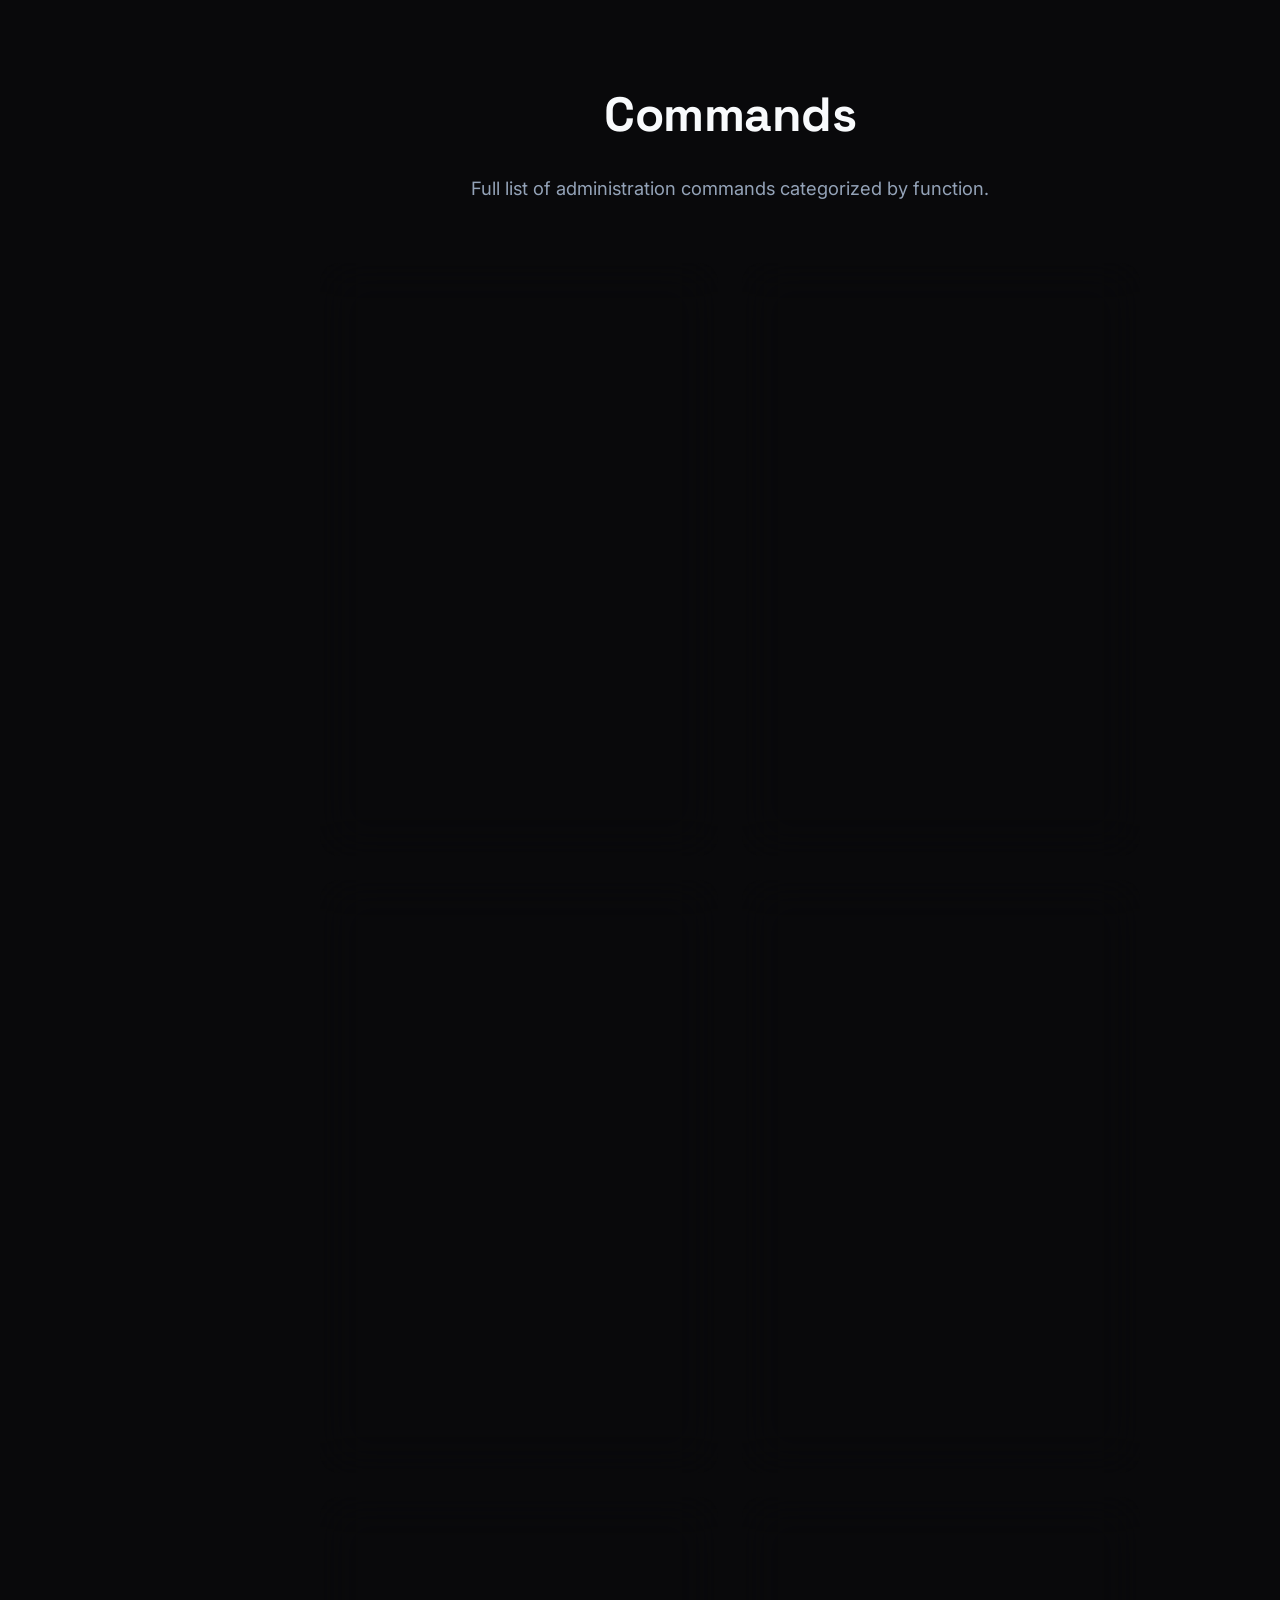
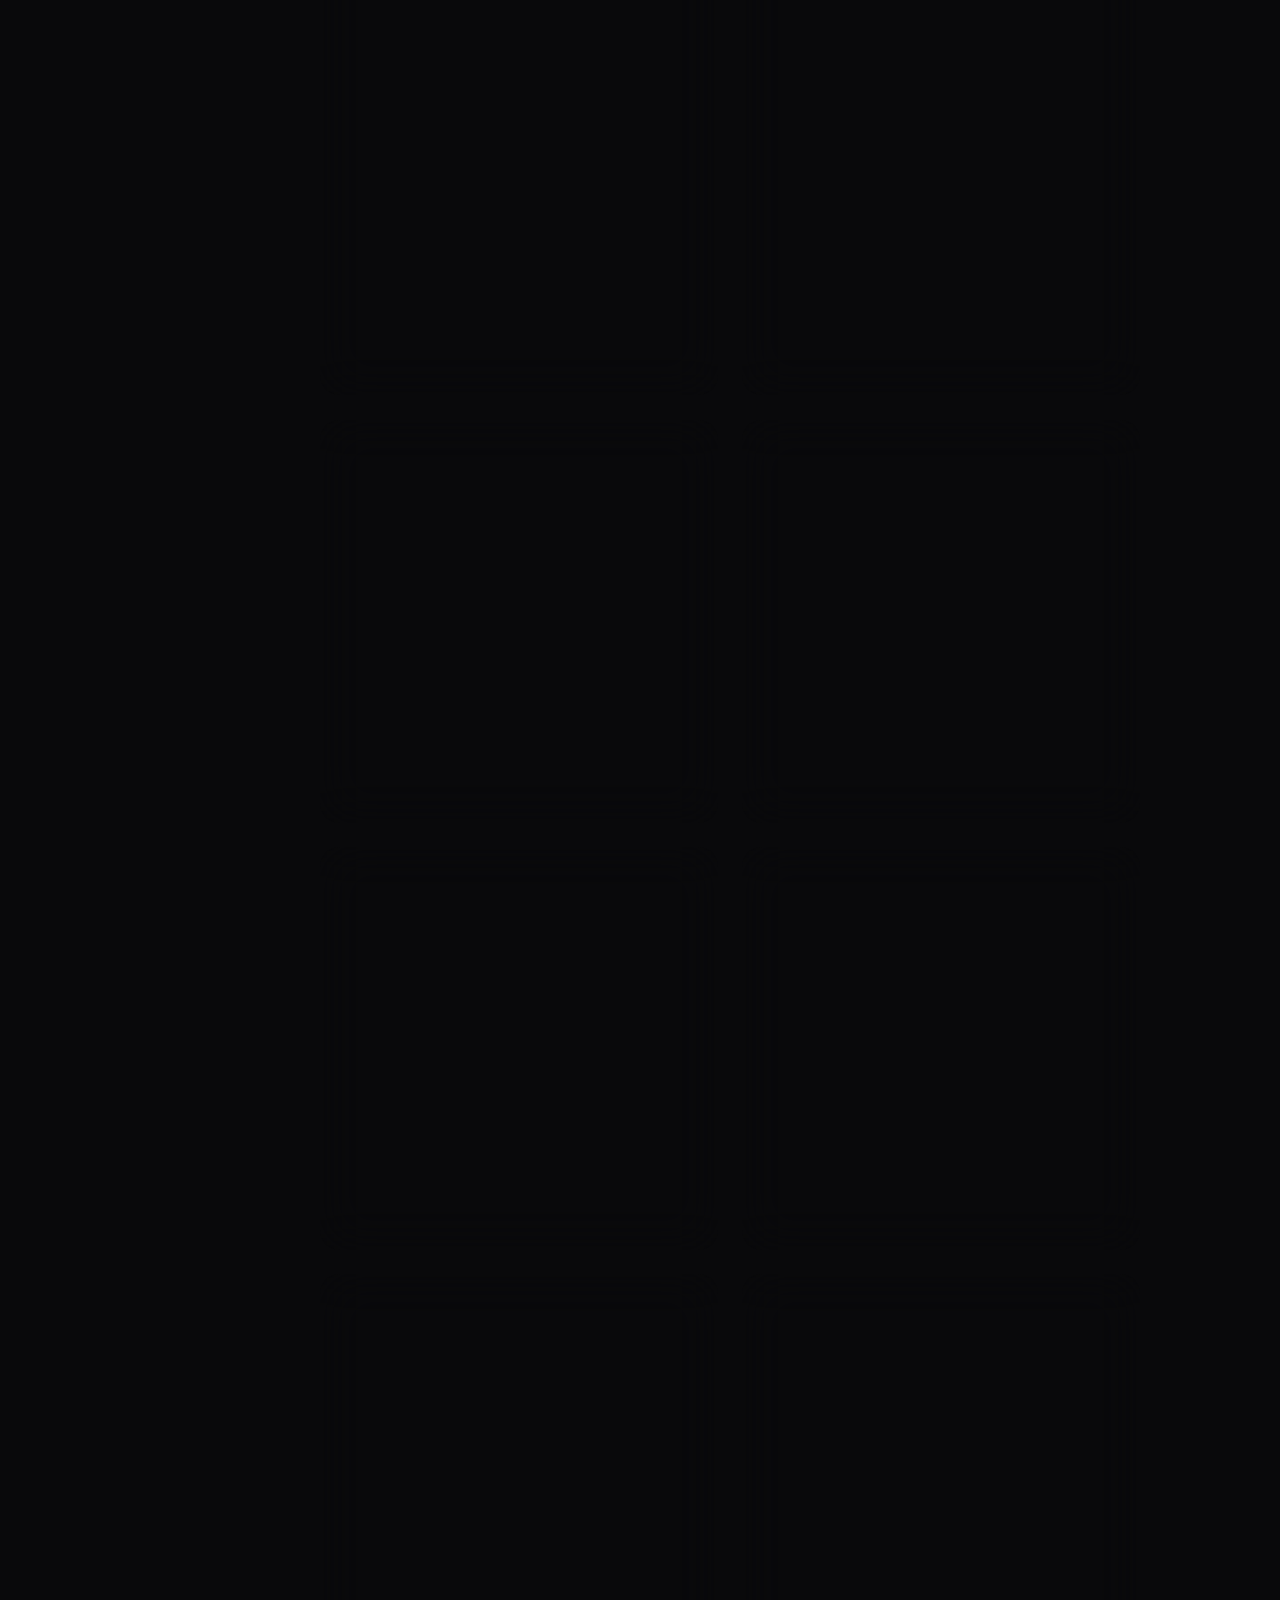
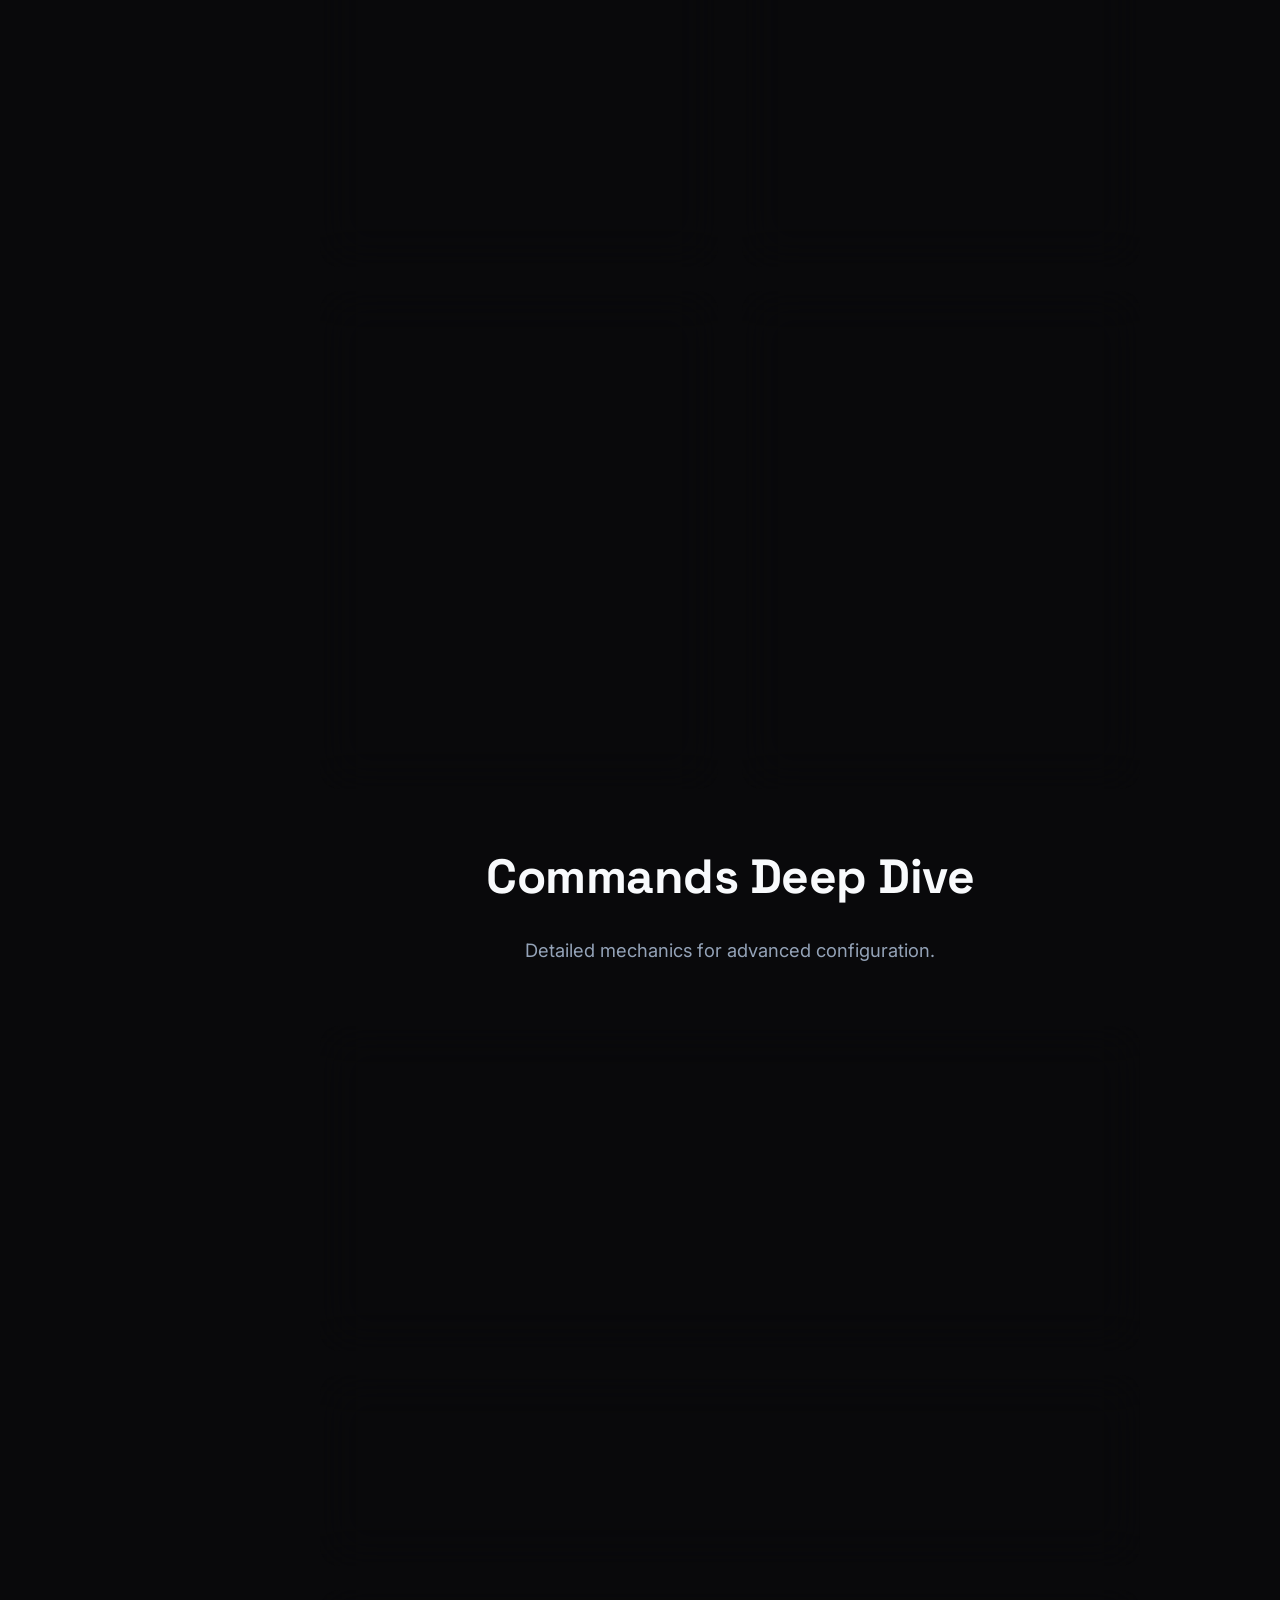
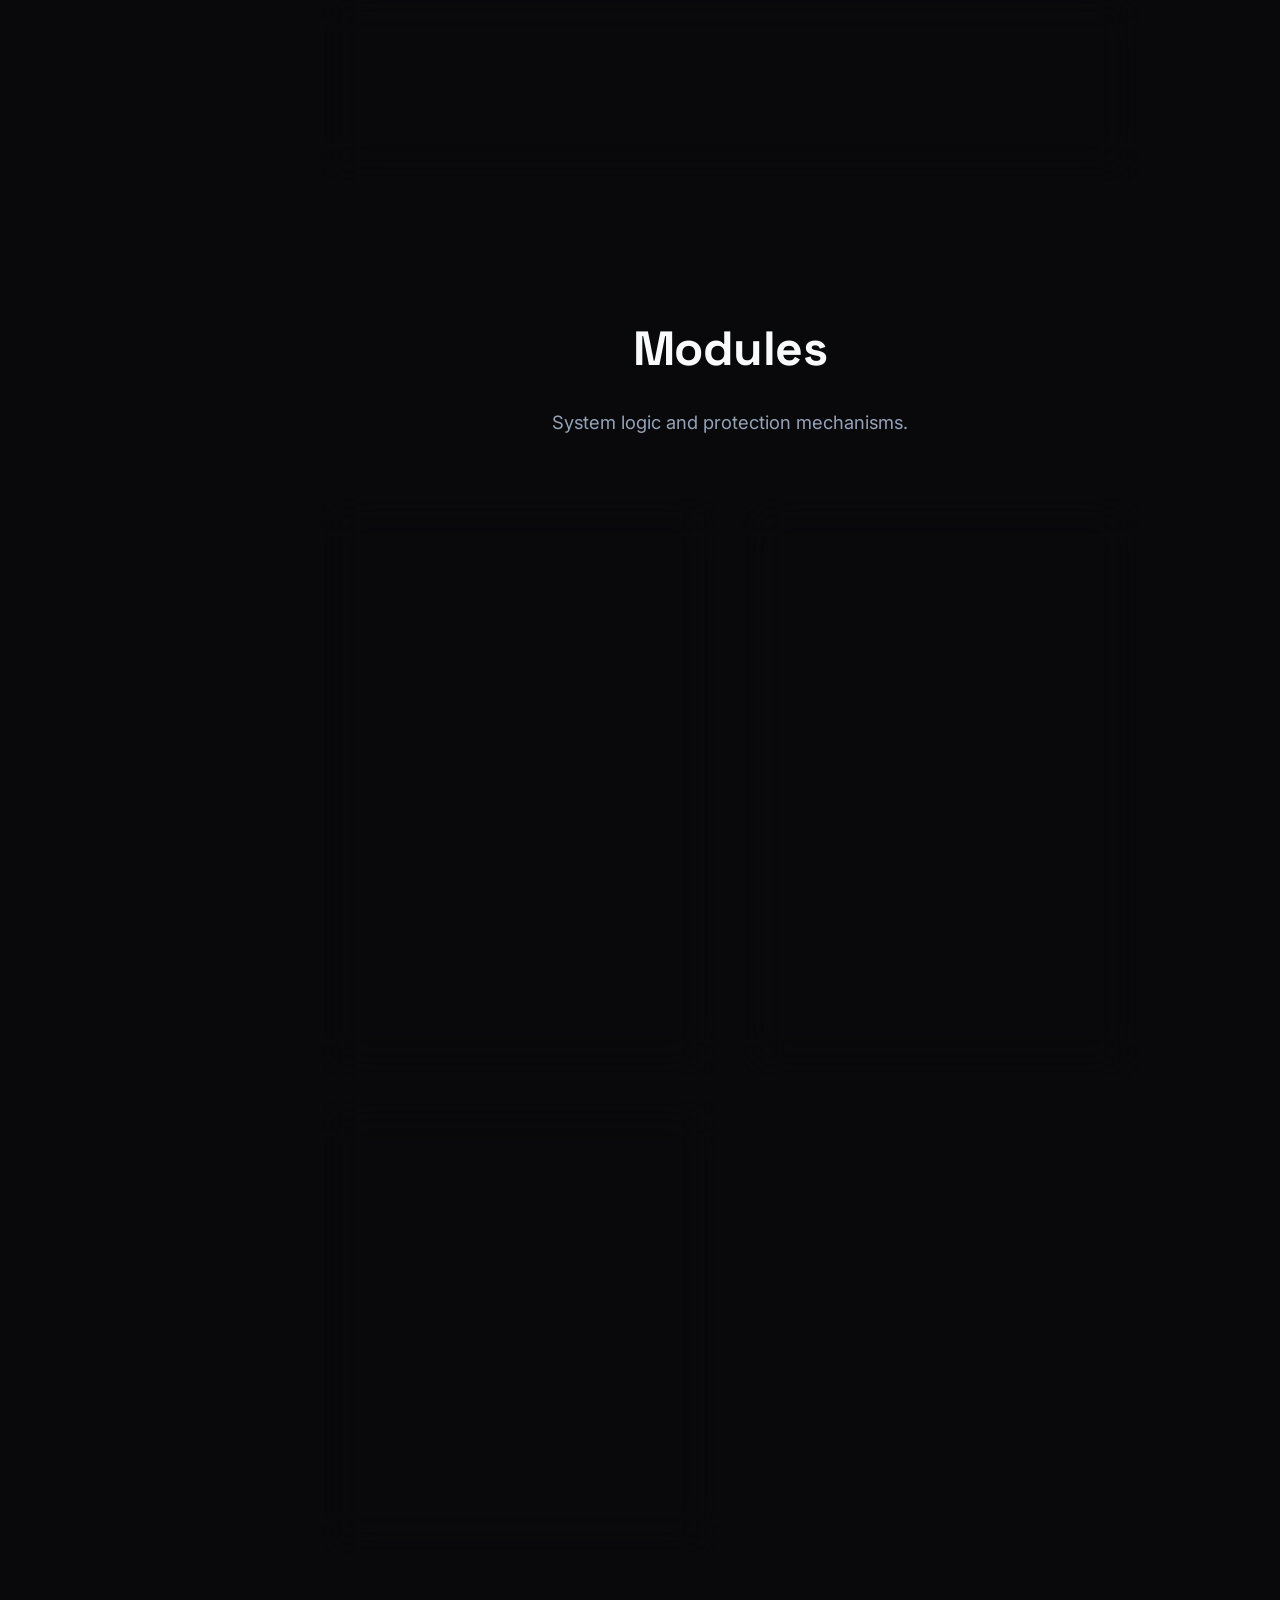
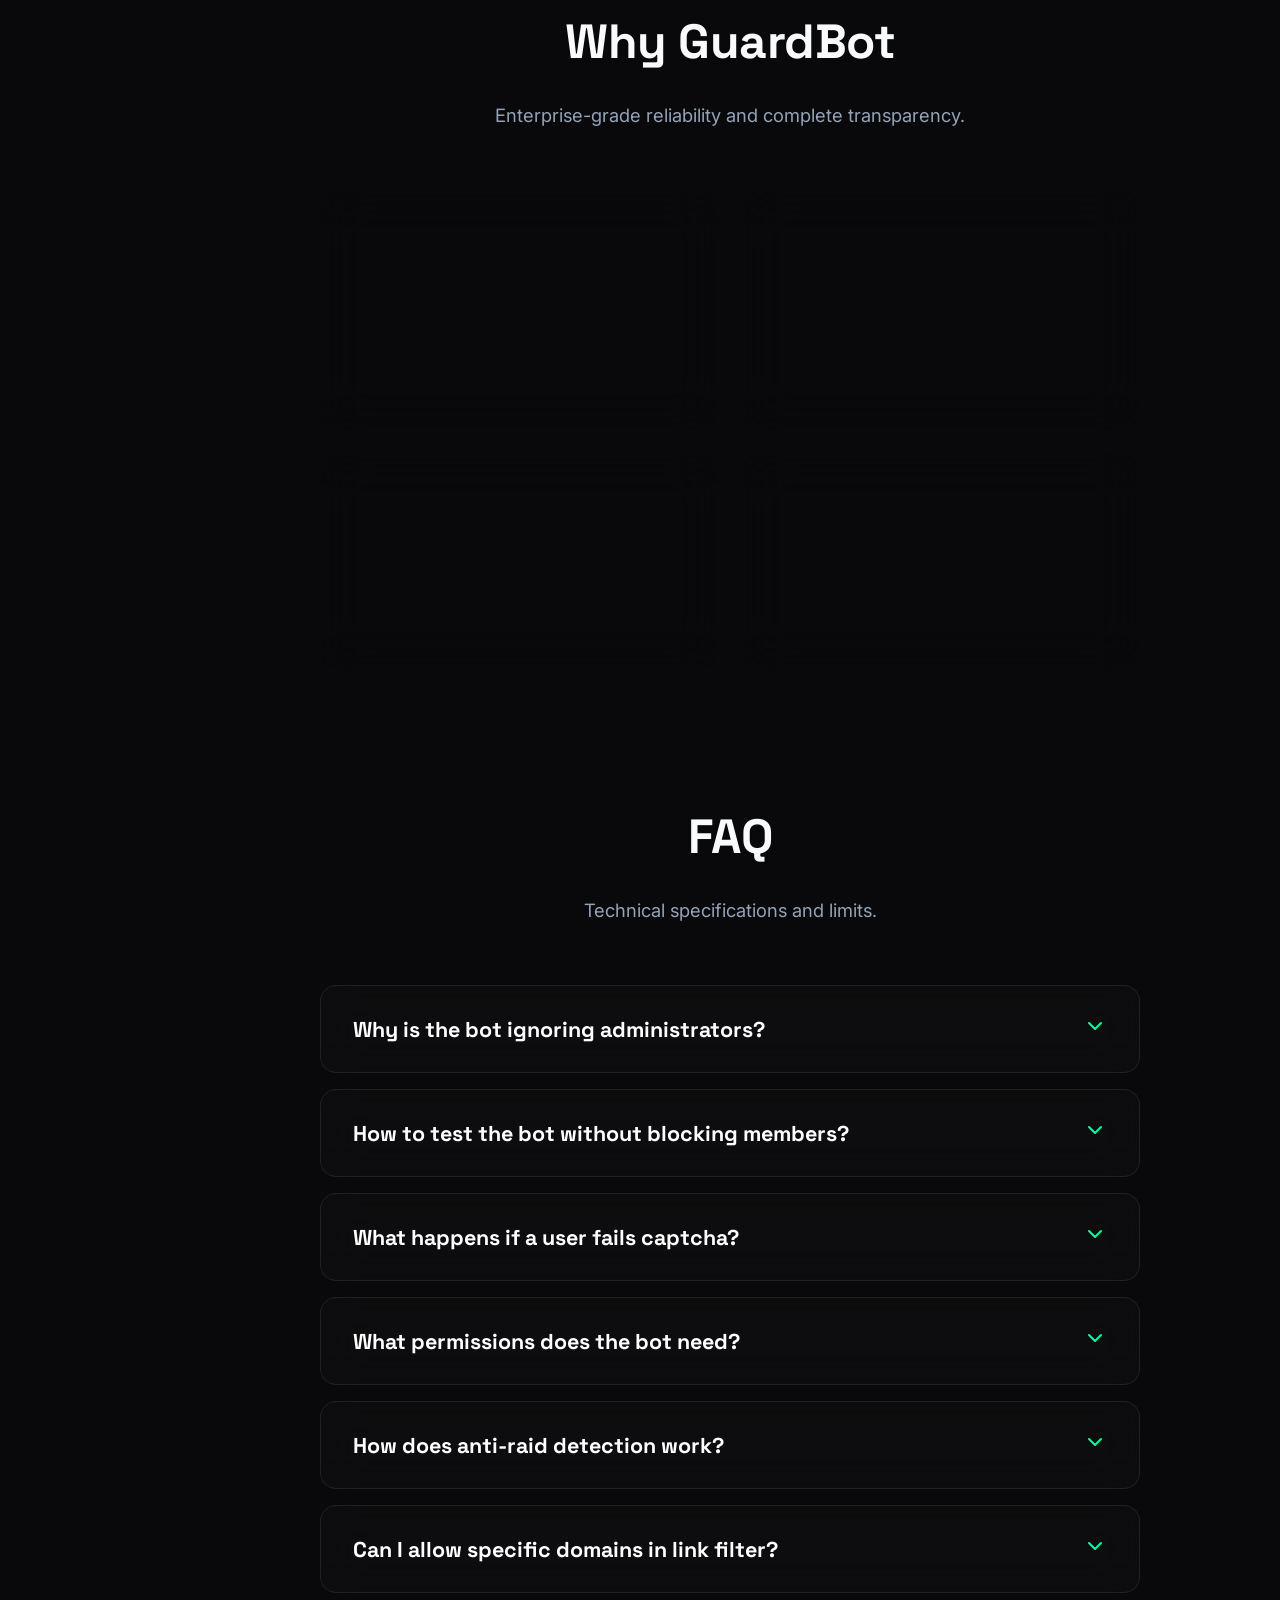
==== commit b112e1a4: "Full redesign from blue to gray" ====
--- a/docs/index.html
+++ b/docs/index.html
@@ -1,788 +1,792 @@
-<!DOCTYPE html>
-<html lang="en" data-theme="dark">
-<head>
-    <meta charset="UTF-8">
-    <meta name="viewport" content="width=device-width, initial-scale=1.0">
-    <title>GuardBot | Documentation</title>
-    <link rel="icon" type="image/png" href="images/Icon.png?v=2">
-    <link rel="apple-touch-icon" href="images/Icon.png?v=2">
-    <link rel="preconnect" href="https://fonts.googleapis.com">
-    <link rel="preconnect" href="https://fonts.gstatic.com" crossorigin>
-    <link href="https://fonts.googleapis.com/css2?family=Inter:wght@400;500;600;700&family=Space+Grotesk:wght@500;600;700&display=swap" rel="stylesheet">
-    <script type="application/ld+json">
-    {
-      "@context": "https://schema.org",
-      "@graph": [
-        {
-          "@type": "WebSite",
-          "name": "GuardBot Documentation",
-          "url": "https://docs.guardbot.tech",
-          "publisher": {
-            "@type": "Organization",
-            "name": "GuardBot",
-            "url": "https://guardbot.tech"
-          }
-        },
-        {
-          "@type": "BreadcrumbList",
-          "itemListElement": [{
-            "@type": "ListItem",
-            "position": 1,
-            "name": "Home",
-            "item": "https://guardbot.tech"
-          },{
-            "@type": "ListItem",
-            "position": 2,
-            "name": "Documentation",
-            "item": "https://docs.guardbot.tech"
-          }]
-        },
-        {
-          "@type": "FAQPage",
-          "mainEntity": [
-            {
-              "@type": "Question",
-              "name": "How to add the bot? - Как добавить бота?",
-              "acceptedAnswer": {
-                "@type": "Answer",
-                "text": "Add the bot to your Telegram group and grant it administrator rights with message deletion and user banning permissions. - Добавьте бота в группу Telegram и предоставьте ему права администратора с доступом к удалению сообщений и блокировке пользователей."
-              }
-            },
-            {
-              "@type": "Question",
-              "name": "How to enable captcha? - Как включить капчу?",
-              "acceptedAnswer": {
-                "@type": "Answer",
-                "text": "Use the /captcha command to enable and configure the verification type (Button, Math, Image, or Custom). - Используйте команду /captcha для включения и настройки типа верификации (Кнопка, Математика, Картинка или Кастомный вопрос)."
-              }
-            },
-            {
-              "@type": "Question",
-              "name": "What permissions does the bot need? - Какие права нужны боту?",
-              "acceptedAnswer": {
-                "@type": "Answer",
-                "text": "Required: Delete messages, Ban users. Recommended: Pin messages, Manage invite links. - Обязательные: Удаление сообщений, Блокировка пользователей. Рекомендуемые: Закрепление сообщений, Управление ссылками."
-              }
-            }
-          ]
-        }
-      ]
-    }
-    </script>
-    <link rel="stylesheet" href="style.css">
-    <style>
-        :root {
-            --primary: #00ff9d;
-            --primary-glow: rgba(0, 255, 157, 0.3);
-            --bg-alt: rgba(255, 255, 255, 0.05);
-        }
-
-        .doc-list { list-style: none; padding: 0; }
-        .doc-list li { padding: 12px 0; border-bottom: 1px solid var(--border); display: flex; flex-direction: column; gap: 8px; transition: background 0.3s; }
-        .doc-list li:last-child { border-bottom: none; }
-        .cmd-code { background: var(--bg-alt); padding: 4px 8px; border-radius: 4px; font-family: monospace; color: var(--primary); font-size: 14px; width: fit-content; transition: all 0.3s ease; border: 1px solid transparent; }
-        .doc-list li:hover .cmd-code { background: var(--primary); color: #000; box-shadow: 0 0 10px rgba(0,255,157,0.4); transform: scale(1.02); }
-        .doc-list li:hover { background: rgba(255,255,255,0.02); border-radius: 8px; padding-left: 8px; padding-right: 8px; }
-
-        .step-number { background: var(--primary); color: #000 !important; width: 32px; height: 32px; border-radius: 50%; display: inline-flex; align-items: center; justify-content: center; font-weight: 700; font-size: 15px; margin-right: 16px; flex-shrink: 0; box-shadow: 0 0 15px var(--primary-glow); }
-        .step-item { display: flex; align-items: flex-start; margin-bottom: 24px; padding: 16px; border-radius: 12px; transition: background 0.3s; border: 1px solid transparent; }
-        .step-item:hover { background: rgba(0,255,157,0.05); border-color: rgba(0,255,157,0.1); }
-        .step-text { margin-top: 4px; line-height: 1.6; color: var(--text-secondary); flex: 1; }
-
-        .modules-grid { display: grid; grid-template-columns: repeat(auto-fit, minmax(320px, 1fr)); gap: 24px; margin-top: 24px; }
-        .commands-grid { display: grid; grid-template-columns: repeat(auto-fit, minmax(320px, 1fr)); gap: 24px; }
-
-        .feature-card { text-align: left; align-items: flex-start; display: flex; flex-direction: column; }
-        .feature-title { margin-bottom: 12px; font-family: 'Space Grotesk', sans-serif; }
-        
-        /* Alignment: Center headers as requested */
-        .section-header { text-align: center; align-items: center; margin-bottom: 60px; display: flex; flex-direction: column; }
-        .section-subtitle { margin: 0 auto; text-align: center; }
-
-        .page { padding-top: 10px; padding-bottom: 40px; min-height: auto; display: none; opacity: 0; transition: opacity 0.4s ease; scroll-margin-top: 90px; }
-        .page.active { display: block; opacity: 1; }
-
-        .interactive-card { transition: transform 0.3s ease, box-shadow 0.3s ease; border: 1px solid var(--border); }
-        .interactive-card:hover { transform: translateY(-4px); box-shadow: 0 10px 30px rgba(0,0,0,0.5), 0 0 20px rgba(0,255,157,0.1); border-color: rgba(0,255,157,0.3); }
-
-        /* FAQ Accordion Fix */
-        .faq-container { display: flex; flex-direction: column; gap: 16px; max-width: 900px; margin: 0 auto; }
-        .faq-item { background: rgba(255,255,255,0.02); border: 1px solid var(--border); border-radius: 16px; overflow: hidden; transition: all 0.3s ease; position: relative; }
-        .faq-item:hover { border-color: rgba(0,255,157,0.2); background: rgba(255,255,255,0.04); }
-        .faq-item.open { border-color: var(--primary); box-shadow: 0 0 30px rgba(0,255,157,0.1); background: rgba(0,255,157,0.02); }
-        .faq-question { width: 100%; display: flex; align-items: center; justify-content: space-between; padding: 28px 32px; background: none; border: none; color: #fff; font-family: 'Space Grotesk', sans-serif; font-size: 1.15rem; font-weight: 600; cursor: pointer; text-align: left; gap: 20px; transition: all 0.3s ease; }
-        .faq-question:hover { color: var(--primary); background: rgba(255,255,255,0.02); }
-        .faq-icon { color: var(--primary); transition: transform 0.4s cubic-bezier(0.16, 1, 0.3, 1); flex-shrink: 0; }
-        .faq-item.open .faq-icon { transform: rotate(180deg); }
-        .faq-answer-wrapper { max-height: 0; overflow: hidden; transition: max-height 0.6s cubic-bezier(0.16, 1, 0.3, 1); }
-        .faq-item.open .faq-answer-wrapper { max-height: 1000px; } /* Fallback height for reliability */
-        .faq-answer-inner { padding: 0 32px 32px 32px; }
-        .faq-answer-content { color: rgba(255,255,255,0.9); line-height: 1.8; font-size: 1.05rem; }
-
-        /* Mobile specific - Matching main site aesthetic */
-        @media (max-width: 768px) {
-            .logo { z-index: 1200 !important; position: relative; }
-            .logo.nav-link { font-size: 1.4rem !important; text-align: left !important; width: auto !important; padding: 0 !important; font-weight: 700 !important; letter-spacing: -0.5px; }
-            
-            .section-title { font-size: 2.4rem !important; line-height: 1.2; }
-            .section-header { margin-bottom: 40px; padding: 0 10px; }
-            .commands-grid, .modules-grid { grid-template-columns: 1fr; gap: 16px; }
-            
-            #nav { display: none; }
-            #nav.active { 
-                display: flex !important; position: fixed; top: 0; left: 0; right: 0; bottom: 0;
-                background: rgba(0,0,0,0.96); backdrop-filter: blur(20px); -webkit-backdrop-filter: blur(20px);
-                flex-direction: column; padding: 160px 30px 60px 30px; 
-                gap: 12px; z-index: 1100; align-items: center; justify-content: flex-start;
-                animation: menuFadeIn 0.3s ease forwards;
-            }
-            @keyframes menuFadeIn { from { opacity: 0; } to { opacity: 1; } }
-
-            #nav.active .nav-link { 
-                font-size: 1.25rem; color: rgba(255,255,255,0.5); font-weight: 600; width: 85%; text-align: center; 
-                padding: 14px 20px; border-radius: 14px; transition: all 0.3s cubic-bezier(0.16, 1, 0.3, 1);
-                transform: translateY(20px); opacity: 0; animation: linkSlideUp 0.4s cubic-bezier(0.16, 1, 0.3, 1) forwards;
-            }
-            @keyframes linkSlideUp { to { transform: translateY(0); opacity: 1; } }
-            #nav.active .nav-link:nth-child(1) { animation-delay: 0.1s; }
-            #nav.active .nav-link:nth-child(2) { animation-delay: 0.15s; }
-            #nav.active .nav-link:nth-child(3) { animation-delay: 0.2s; }
-            #nav.active .nav-link:nth-child(4) { animation-delay: 0.25s; }
-            #nav.active .nav-link:nth-child(5) { animation-delay: 0.3s; }
-
-            #nav.active .nav-link.active { 
-                color: #fff; background: rgba(255,255,255,0.12); 
-                box-shadow: 0 4px 15px rgba(0,0,0,0.3), inset 0 1px 1px rgba(255,255,255,0.1);
-            }
-            
-            .header-actions { z-index: 1200; position: relative; gap: 8px; }
-            .lang-switch { padding: 2px; height: 36px; background: rgba(255,255,255,0.05); border: 1px solid rgba(255,255,255,0.1); }
-
-            .lang-btn { padding: 4px 10px; font-size: 0.7rem; }
-            .btn-back { padding: 8px 12px !important; font-size: 0.8rem !important; border-radius: 8px; height: 36px; display: flex; align-items: center; }
-
-            .step-item { padding: 16px; }
-            .step-number { width: 32px; height: 32px; font-size: 14px; margin-right: 12px; }
-            .faq-question { padding: 22px 20px; font-size: 1rem; text-align: left; background: none; border: none; width: 100%; cursor: pointer; display: flex; align-items: center; justify-content: space-between; color: var(--text-primary); }
-            .faq-text { font-size: 1rem; font-weight: 600; margin: 0; padding: 0; line-height: 1.4; color: inherit; }
-            .faq-answer-inner { padding: 0 20px 24px 20px; }
-        }
-
-
-
-
-    </style>
-</head>
-
-<body>
-    <div class="cursor-glow" id="cursorGlow"></div>
-    <div class="ambient-glow"></div>
-    <div class="ambient-glow-2"></div>
-
-    <header>
-        <div class="header-inner">
-            <a href="#intro" class="logo nav-link" title="GuardBot Documentation - Home">
-                <div class="logo-icon"><svg xmlns="http://www.w3.org/2000/svg" width="24" height="24" viewBox="0 0 24 24" fill="none" stroke="currentColor" stroke-width="2" stroke-linecap="round" stroke-linejoin="round"><path d="M12 22s8-4 8-10V5l-8-3-8 3v7c0 6 8 10 8 10z"></path></svg></div>
-                GuardBot
-            </a>
-
-            <div class="header-actions">
-                <div class="lang-switch">
-                    <button class="lang-btn active" data-lang="en">EN</button>
-                    <button class="lang-btn" data-lang="ru">RU</button>
-                </div>
-                <a href="https://guardbot.tech" class="btn btn-secondary btn-back" style="padding: 10px 20px; font-size: 0.9rem; border-radius: 10px;" title="Return to main website guardbot.tech">
-                    <span data-en="Back to Site" data-ru="На сайт">Back to Site</span>
-                </a>
-                <button class="mobile-toggle" id="mobileToggle" aria-label="Toggle mobile menu">
-                    <span></span><span></span><span></span>
-                </button>
-            </div>
-        </div>
-    </header>
-
-    <div class="docs-layout">
-        <aside class="sidebar" id="sidebar">
-            <nav id="nav">
-                <a href="#intro" class="nav-link active" data-en="Intro" data-ru="Введение" title="Go to Introduction">Intro</a>
-                <a href="#quickstart" class="nav-link" data-en="Setup Guide" data-ru="Настройка" title="Go to Setup Guide">Setup Guide</a>
-                <a href="#commands" class="nav-link" data-en="Commands" data-ru="Команды" title="Go to Commands list">Commands</a>
-                <a href="#deepdive" class="nav-link" data-en="Deep Dive" data-ru="Подробно" title="Go to Commands Deep Dive">Deep Dive</a>
-                <a href="#modules" class="nav-link" data-en="Modules" data-ru="Модули" title="Go to Modules description">Modules</a>
-                <a href="#trust" class="nav-link" data-en="Why GuardBot" data-ru="Почему GuardBot" title="Why GuardBot">Why GuardBot</a>
-                <a href="#faq" class="nav-link" data-en="FAQ" data-ru="FAQ" title="Go to Frequently Asked Questions">FAQ</a>
-            </nav>
-        </aside>
-
-        <main class="content">
-            <nav aria-label="breadcrumb" class="breadcrumbs">
-                <a href="https://guardbot.tech" data-en="Home" data-ru="Главная">Home</a>
-                <span>/</span>
-                <span data-en="Documentation" data-ru="Документация">Documentation</span>
-            </nav>
-
-            <!-- INTRO -->
-            <div class="page active" id="intro">
-            <section class="section">
-                <div class="container">
-                    <div class="section-header reveal">
-                        <h1 class="section-title"><span class="text-gradient" data-en="GuardBot Documentation" data-ru="Документация GuardBot">GuardBot Documentation</span></h1>
-                        <p class="section-subtitle" data-en="Technical specifications and manual." data-ru="Технические спецификации и руководство.">Technical specifications and manual.</p>
-                    </div>
-                    <div class="feature-card interactive-card reveal">
-                        <h3 class="feature-title" data-en="Introduction" data-ru="Введение">Introduction</h3>
-                        <p class="feature-desc" data-en="GuardBot is an automated system for Telegram group moderation. The bot filters spam, blocks links, stops raids, and verifies new users via captcha. Configuration is executed via Telegram commands. The architecture consists of multiple sub-modules ensuring high availability and zero-delay message processing." data-ru="GuardBot - автоматизированная система модерации групп Telegram. Бот фильтрует спам, блокирует ссылки, предотвращает рейды и верифицирует новых пользователей через капчу. Настройка выполняется через команды Telegram. Архитектура состоит из множества субмодулей, обеспечивающих высокую доступность и обработку сообщений без задержек.">GuardBot is an automated system for Telegram group moderation. The bot filters spam, blocks links, stops raids, and verifies new users via captcha. Configuration is executed via Telegram commands. The architecture consists of multiple sub-modules ensuring high availability and zero-delay message processing.</p>
-                        
-                        <h3 class="feature-title" style="margin-top: 24px;" data-en="System Requirements" data-ru="Системные требования">System Requirements</h3>
-                        <p class="feature-desc" data-en="The bot requires Administrator privileges in the target Telegram group. Missing permissions will result in silent failures. No external infrastructure is required on the user side." data-ru="Боту требуются права Администратора в целевой группе Telegram. Отсутствие разрешений приведет к тихим сбоям. На стороне пользователя дополнительная инфраструктура не требуется.">The bot requires Administrator privileges in the target Telegram group. Missing permissions will result in silent failures. No external infrastructure is required on the user side.</p>
-                    </div>
-                </div>
-            </section>
-        </div>
-
-            <!-- QUICK START -->
-            <div class="page" id="quickstart">
-                <section class="section">
-                    <div class="container">
-                        <div class="section-header reveal">
-                            <h2 class="section-title" data-en="Comprehensive Setup Guide" data-ru="Подробное руководство по настройке">Comprehensive Setup Guide</h2>
-                            <p class="section-subtitle" data-en="Step-by-step instructions to fully deploy the bot." data-ru="Пошаговые инструкции для полного развертывания бота.">Step-by-step instructions to fully deploy the bot.</p>
-                        </div>
-                        <div class="feature-card interactive-card reveal">
-                            <div class="step-item">
-                                <span class="step-number">1</span>
-                                <div class="step-text" data-en="Add the bot to your Telegram group via the provided link or username." data-ru="Добавьте бота в группу Telegram через предоставленную ссылку или имя пользователя.">Add the bot to your Telegram group via the provided link or username.</div>
-                            </div>
-                            <div class="step-item">
-                                <span class="step-number">2</span>
-                                <div class="step-text" data-en="Grant administrator rights to the bot. CRITICAL Permissions needed: 'Delete messages' and 'Ban users'. Without these, the bot cannot function." data-ru="Выдайте боту права администратора. КРИТИЧЕСКИ ВАЖНЫЕ разрешения: 'Удаление сообщений' и 'Блокировка пользователей'. Без них бот не сможет работать.">Grant administrator rights to the bot. CRITICAL Permissions needed: 'Delete messages' and 'Ban users'. Without these, the bot cannot function.</div>
-                            </div>
-                            <div class="step-item">
-                                <span class="step-number">3</span>
-                                <div class="step-text" data-en="Execute the command /on in the group to activate all primary protection modules. This establishes the initial security perimeter." data-ru="Выполните команду /on в группе для активации основных модулей защиты. Это создаст начальный периметр безопасности.">Execute the command /on in the group to activate all primary protection modules. This establishes the initial security perimeter.</div>
-                            </div>
-                            <div class="step-item">
-                                <span class="step-number">4</span>
-                                <div class="step-text" data-en="Configure language settings and customize the smart captcha experience using the /captcha command." data-ru="Настройте языковые параметры и кастомизируйте умную капчу с помощью команды /captcha.">Configure language settings and customize the smart captcha experience using the /captcha command.</div>
-                            </div>
-                            <div class="step-item" style="margin-bottom: 0;">
-                                <span class="step-number">5</span>
-                                <div class="step-text" data-en="Execute /status to retrieve the diagnostic state of all modules and verify operational readiness." data-ru="Выполните /status для получения диагностического состояния всех модулей и проверки готовности к работе.">Execute /status to retrieve the diagnostic state of all modules and verify operational readiness.</div>
-                            </div>
-                        </div>
-                    </div>
-                </section>
-            </div>
-
-            <!-- COMMANDS -->
-            <div class="page" id="commands">
-            <section class="section">
-                <div class="container">
-                    <div class="section-header reveal">
-                        <h2 class="section-title" data-en="Commands" data-ru="Команды">Commands</h2>
-                        <p class="section-subtitle" data-en="Full list of administration commands categorized by function." data-ru="Полный список команд администрирования по категориям.">Full list of administration commands categorized by function.</p>
-                    </div>
-                    
-                    <div class="commands-grid">
-                        <!-- Basic Control -->
-                        <div class="feature-card interactive-card reveal">
-                            <h3 class="feature-title" data-en="Basic Control" data-ru="Основные команды">Basic Control</h3>
-                            <ul class="doc-list" style="width: 100%;">
-                                <li><div class="cmd-code">/on</div><div class="step-text" data-en="Enable protection" data-ru="Включить защиту">Enable protection</div></li>
-                                <li><div class="cmd-code">/off</div><div class="step-text" data-en="Disable protection" data-ru="Выключить защиту">Disable protection</div></li>
-                                <li><div class="cmd-code">/status</div><div class="step-text" data-en="Current status" data-ru="Текущий статус">Current status</div></li>
-                                <li><div class="cmd-code">/settings</div><div class="step-text" data-en="Detailed settings" data-ru="Подробные настройки">Detailed settings</div></li>
-                                <li><div class="cmd-code">/help</div><div class="step-text" data-en="This help manual" data-ru="Эта справка">This help manual</div></li>
-                            </ul>
-                        </div>
-
-                        <!-- Modes -->
-                        <div class="feature-card interactive-card reveal">
-                            <h3 class="feature-title" data-en="Working Modes" data-ru="Режимы работы">Working Modes</h3>
-                            <ul class="doc-list" style="width: 100%;">
-                                <li><div class="cmd-code">/mode enforce</div><div class="step-text" data-en="Enable blocking" data-ru="Включить блокировку">Enable blocking</div></li>
-                                <li><div class="cmd-code">/mode audit</div><div class="step-text" data-en="Logging only" data-ru="Только логирование">Logging only</div></li>
-                            </ul>
-                        </div>
-
-                        <!-- Verification -->
-                        <div class="feature-card interactive-card reveal">
-                            <h3 class="feature-title" data-en="Verification" data-ru="Верификация">Verification</h3>
-                            <ul class="doc-list" style="width: 100%;">
-                                <li><div class="cmd-code">/verify on|off</div><div class="step-text" data-en="Toggle verification" data-ru="Вкл/выкл верификацию">Toggle verification</div></li>
-                                <li><div class="cmd-code">/captcha</div><div class="step-text" data-en="Captcha settings" data-ru="Настройки капчи">Captcha settings</div></li>
-                                <li><div class="cmd-code">/addquestion</div><div class="step-text" data-en="Add question" data-ru="Добавить вопрос">Add question</div></li>
-                                <li><div class="cmd-code">/questions</div><div class="step-text" data-en="Questions list" data-ru="Список вопросов">Questions list</div></li>
-                            </ul>
-                        </div>
-
-                        <!-- Greetings -->
-                        <div class="feature-card interactive-card reveal">
-                            <h3 class="feature-title" data-en="Greetings" data-ru="Приветствия">Greetings</h3>
-                            <ul class="doc-list" style="width: 100%;">
-                                <li><div class="cmd-code">/welcome on|off</div><div class="step-text" data-en="Toggle welcome" data-ru="Вкл/выкл приветствие">Toggle welcome</div></li>
-                                <li><div class="cmd-code">/setwelcome</div><div class="step-text" data-en="Set text" data-ru="Установить текст">Set text</div></li>
-                                <li><div class="cmd-code">/welcometest</div><div class="step-text" data-en="Preview" data-ru="Предпросмотр">Preview</div></li>
-                                <li><div class="cmd-code">/goodbye on|off</div><div class="step-text" data-en="Toggle goodbye" data-ru="Вкл/выкл прощание">Toggle goodbye</div></li>
-                                <li><div class="cmd-code">/setgoodbye</div><div class="step-text" data-en="Set text" data-ru="Установить текст">Set text</div></li>
-                            </ul>
-                        </div>
-
-                        <!-- Blacklist -->
-                        <div class="feature-card interactive-card reveal">
-                            <h3 class="feature-title" data-en="Blacklist" data-ru="Чёрный список">Blacklist</h3>
-                            <ul class="doc-list" style="width: 100%;">
-                                <li><div class="cmd-code">/blacklist</div><div class="step-text" data-en="Management menu" data-ru="Меню управления">Management menu</div></li>
-                                <li><div class="cmd-code">/blacklist add word</div><div class="step-text" data-en="Add word" data-ru="Добавить слово">Add word</div></li>
-                                <li><div class="cmd-code">/blacklist remove word</div><div class="step-text" data-en="Remove word" data-ru="Удалить слово">Remove word</div></li>
-                                <li><div class="cmd-code">/blacklist list</div><div class="step-text" data-en="Show all" data-ru="Показать все">Show all</div></li>
-                            </ul>
-                        </div>
-
-                        <!-- Media Restrictions -->
-                        <div class="feature-card interactive-card reveal">
-                            <h3 class="feature-title" data-en="Media Restrictions" data-ru="Медиа-ограничения">Media Restrictions</h3>
-                            <ul class="doc-list" style="width: 100%;">
-                                <li><div class="cmd-code">/restrict type</div><div class="step-text" data-en="Forbid media" data-ru="Запретить медиа">Forbid media</div></li>
-                                <li><div class="cmd-code">/unrestrict type</div><div class="step-text" data-en="Allow media" data-ru="Разрешить медиа">Allow media</div></li>
-                                <li><div class="cmd-code">/restrictions</div><div class="step-text" data-en="Settings menu" data-ru="Меню настроек">Settings menu</div></li>
-                                <li><div class="cmd-code">/mediasize MB</div><div class="step-text" data-en="Max file size" data-ru="Макс. размер файла">Max file size</div></li>
-                            </ul>
-                        </div>
-
-                        <!-- Link Protection -->
-                        <div class="feature-card interactive-card reveal">
-                            <h3 class="feature-title" data-en="Anti-Link" data-ru="Защита от ссылок">Anti-Link</h3>
-                            <ul class="doc-list" style="width: 100%;">
-                                <li><div class="cmd-code">/links on|off</div><div class="step-text" data-en="Toggle protection" data-ru="Вкл/выкл защиту">Toggle protection</div></li>
-                                <li><div class="cmd-code">/whitelist add domain</div><div class="step-text" data-en="Allow domain" data-ru="Разрешить домен">Allow domain</div></li>
-                                <li><div class="cmd-code">/whitelist list</div><div class="step-text" data-en="Allowed list" data-ru="Список разрешённых">Allowed list</div></li>
-                            </ul>
-                        </div>
-
-                        <!-- Anti-Script -->
-                        <div class="feature-card interactive-card reveal">
-                            <h3 class="feature-title" data-en="Anti-Script" data-ru="Защита от скриптов">Anti-Script</h3>
-                            <ul class="doc-list" style="width: 100%;">
-                                <li><div class="cmd-code">/antiscript on|off</div><div class="step-text" data-en="Toggle" data-ru="Вкл/выкл">Toggle</div></li>
-                                <li><div class="cmd-code">/antiscript block lang</div><div class="step-text" data-en="Block language" data-ru="Заблокировать">Block language</div></li>
-                                <li><div class="cmd-code">/antiscript list</div><div class="step-text" data-en="Show status" data-ru="Показать статус">Show status</div></li>
-                            </ul>
-                        </div>
-
-                        <!-- Slowmode -->
-                        <div class="feature-card interactive-card reveal">
-                            <h3 class="feature-title" data-en="Slowmode" data-ru="Медленный режим">Slowmode</h3>
-                            <ul class="doc-list" style="width: 100%;">
-                                <li><div class="cmd-code">/slowmode on|off</div><div class="step-text" data-en="Toggle" data-ru="Вкл/выкл">Toggle</div></li>
-                                <li><div class="cmd-code">/slowmode 30</div><div class="step-text" data-en="Interval in seconds" data-ru="Интервал в секундах">Interval in seconds</div></li>
-                                <li><div class="cmd-code">/slowmode reset @user</div><div class="step-text" data-en="Reset timer" data-ru="Сбросить таймер">Reset timer</div></li>
-                            </ul>
-                        </div>
-
-                        <!-- Anti-Forward -->
-                        <div class="feature-card interactive-card reveal">
-                            <h3 class="feature-title" data-en="Anti-Forward" data-ru="Защита от пересылок">Anti-Forward</h3>
-                            <ul class="doc-list" style="width: 100%;">
-                                <li><div class="cmd-code">/antiforward on|off</div><div class="step-text" data-en="Toggle" data-ru="Вкл/выкл">Toggle</div></li>
-                                <li><div class="cmd-code">/antiforward allow @channel</div><div class="step-text" data-en="Allow channel" data-ru="Разрешить">Allow channel</div></li>
-                                <li><div class="cmd-code">/antiforward list</div><div class="step-text" data-en="Show status" data-ru="Показать статус">Show status</div></li>
-                            </ul>
-                        </div>
-
-                        <!-- Mention Limit & Reports -->
-                        <div class="feature-card interactive-card reveal">
-                            <h3 class="feature-title" data-en="Limits & Reports" data-ru="Лимиты и Жалобы">Limits & Reports</h3>
-                            <ul class="doc-list" style="width: 100%;">
-                                <li><div class="cmd-code">/mentionlimit on|off</div><div class="step-text" data-en="Toggle mentions" data-ru="Вкл/выкл лимит">Toggle mentions</div></li>
-                                <li><div class="cmd-code">/mentionlimit 5</div><div class="step-text" data-en="Set limit" data-ru="Установить лимит">Set limit</div></li>
-                                <li><div class="cmd-code">/report reason</div><div class="step-text" data-en="Report (by reply)" data-ru="Пожаловаться (ответом)">Report (by reply)</div></li>
-                                <li><div class="cmd-code">/reports</div><div class="step-text" data-en="Reports list" data-ru="Список жалоб">Reports list</div></li>
-                            </ul>
-                        </div>
-
-                        <!-- Notes & Cleanup -->
-                        <div class="feature-card interactive-card reveal">
-                            <h3 class="feature-title" data-en="Notes & Cleanup" data-ru="Заметки и Очистка">Notes & Cleanup</h3>
-                            <ul class="doc-list" style="width: 100%;">
-                                <li><div class="cmd-code">/save tag text</div><div class="step-text" data-en="Save note" data-ru="Сохранить заметку">Save note</div></li>
-                                <li><div class="cmd-code">/notes</div><div class="step-text" data-en="Notes list" data-ru="Список заметок">Notes list</div></li>
-                                <li><div class="cmd-code">/delnote tag</div><div class="step-text" data-en="Delete note" data-ru="Удалить заметку">Delete note</div></li>
-                                <li><div class="cmd-code">/cleanup on|off</div><div class="step-text" data-en="Toggle cleanup" data-ru="Вкл/выкл очистку">Toggle cleanup</div></li>
-                                <li><div class="cmd-code">/cleanup status</div><div class="step-text" data-en="Cleanup settings" data-ru="Текущие настройки">Cleanup settings</div></li>
-                            </ul>
-                        </div>
-
-                        <!-- Stats & Schedule -->
-                        <div class="feature-card interactive-card reveal">
-                            <h3 class="feature-title" data-en="Stats & Schedule" data-ru="Статистика и Планировщик">Stats & Schedule</h3>
-                            <ul class="doc-list" style="width: 100%;">
-                                <li><div class="cmd-code">/stats today|week</div><div class="step-text" data-en="Period stats" data-ru="За период">Period stats</div></li>
-                                <li><div class="cmd-code">/mystats</div><div class="step-text" data-en="My activity" data-ru="Моя активность">My activity</div></li>
-                                <li><div class="cmd-code">/schedule list</div><div class="step-text" data-en="Tasks list" data-ru="Список задач">Tasks list</div></li>
-                                <li><div class="cmd-code">/schedule daily HH:MM text</div><div class="step-text" data-en="Daily task" data-ru="Ежедневная задача">Daily task</div></li>
-                            </ul>
-                        </div>
-
-                        <!-- Backups & Logs -->
-                        <div class="feature-card interactive-card reveal">
-                            <h3 class="feature-title" data-en="Backups & Logs" data-ru="Бэкапы и Логи">Backups & Logs</h3>
-                            <ul class="doc-list" style="width: 100%;">
-                                <li><div class="cmd-code">/backup</div><div class="step-text" data-en="Create backup" data-ru="Создать бэкап">Create backup</div></li>
-                                <li><div class="cmd-code">/restore</div><div class="step-text" data-en="Restore (by reply)" data-ru="Восстановить (ответом)">Restore (by reply)</div></li>
-                                <li><div class="cmd-code">/auditlog</div><div class="step-text" data-en="Action summary" data-ru="Сводка действий">Action summary</div></li>
-                                <li><div class="cmd-code">/exportlogs 24h|7d</div><div class="step-text" data-en="Export logs" data-ru="Экспорт логов">Export logs</div></li>
-                            </ul>
-                        </div>
-                    </div>
-                </div>
-            </section>
-            
-            <!-- COMMANDS DEEP DIVE -->
-            <div class="page" id="deepdive">
-                <section class="section">
-                    <div class="container">
-                        <div class="section-header reveal">
-                            <h2 class="section-title" data-en="Commands Deep Dive" data-ru="Глубокое погружение в команды">Commands Deep Dive</h2>
-                            <p class="section-subtitle" data-en="Detailed mechanics for advanced configuration." data-ru="Детальная механика для продвинутой настройки.">Detailed mechanics for advanced configuration.</p>
-                        </div>
-                        
-                        <div class="feature-card interactive-card reveal" style="margin-bottom: 24px;">
-                            <h3 class="feature-title" data-en="/captcha Modes Explained" data-ru="Объяснение режимов /captcha">/captcha Modes Explained</h3>
-                            <p class="feature-desc" style="margin-bottom: 12px;" data-en="Use the /captcha command to open the interactive setup menu for user verification." data-ru="Используйте команду /captcha для открытия интерактивного меню настройки верификации пользователей.">Use the /captcha command to open the interactive setup menu for user verification.</p>
-                            <ul style="color: var(--text-secondary); margin-left: 20px; line-height: 1.6; font-size: 0.95rem; display: flex; flex-direction: column; gap: 8px;">
-                                <li data-en="Button Mode: The simplest method. The user just clicks 'I am not a bot'." data-ru="Режим Кнопки: Самый простой метод. Пользователь просто нажимает 'Я не бот'.">Button Mode: The simplest method. The user just clicks 'I am not a bot'.</li>
-                                <li data-en="Math Mode: Generates a random equation (e.g., 5 + 7). Prevents basic auto-joiners." data-ru="Режим Математики: Генерирует случайное уравнение (например, 5 + 7). Предотвращает базовых ботов.">Math Mode: Generates a random equation (e.g., 5 + 7). Prevents basic auto-joiners.</li>
-                                <li data-en="Image Mode: A distorted captcha image is generated on the fly. Highly resistant to OCR and automated solvers." data-ru="Режим Картинки: Искаженная картинка генерируется на лету. Устойчива к OCR и авторешателям.">Image Mode: A distorted captcha image is generated on the fly. Highly resistant to OCR and automated solvers.</li>
-                                <li data-en="Custom Mode: Admins define specific questions (e.g., 'What is our project name?'). Ideal for specialized communities." data-ru="Кастомный Режим: Админы задают вопросы (например, 'Как называется наш проект?'). Идеально для профильных сообществ.">Custom Mode: Admins define specific questions (e.g., 'What is our project name?'). Ideal for specialized communities.</li>
-                            </ul>
-                        </div>
-
-                        <div class="feature-card interactive-card reveal" style="margin-bottom: 24px;">
-                            <h3 class="feature-title" data-en="/raid Setup" data-ru="Настройка /raid">/raid Setup</h3>
-                            <p class="feature-desc" data-en="GuardBot's anti-raid system is automatic, but understanding its parameters is critical. Execute /settings to view current limits. If the threshold is exceeded (e.g., 5 joins in 30 seconds), the bot initiates a lockdown protocol, disabling permissions for all new users until the raid stops." data-ru="Анти-рейд система GuardBot автоматическая, но понимание ее параметров критично. Выполните /settings для просмотра текущих лимитов. При превышении порога (например, 5 вступлений за 30 секунд), бот инициирует протокол локдауна, отключая права новых пользователей до окончания атаки.">GuardBot's anti-raid system is automatic, but understanding its parameters is critical. Execute /settings to view current limits. If the threshold is exceeded (e.g., 5 joins in 30 seconds), the bot initiates a lockdown protocol, disabling permissions for all new users until the raid stops.</p>
-                        </div>
-
-                        <div class="feature-card interactive-card reveal">
-                            <h3 class="feature-title" data-en="/settings Menu" data-ru="Меню /settings">/settings Menu</h3>
-                            <p class="feature-desc" data-en="The /settings command serves as the central control panel. From here, you can toggle individual modules, adjust silence durations, switch the interface language, and export configuration backups. Modifying settings requires full admin rights." data-ru="Команда /settings служит центральной панелью управления. Отсюда можно переключать отдельные модули, настраивать длительность мутов, менять язык интерфейса и экспортировать бэкапы. Изменение настроек требует полных прав администратора.">The /settings command serves as the central control panel. From here, you can toggle individual modules, adjust silence durations, switch the interface language, and export configuration backups. Modifying settings requires full admin rights.</p>
-                        </div>
-                    </div>
-                </section>
-            </div>
-        </div>
-
-        <!-- MODULES -->
-        <div class="page" id="modules">
-            <section class="section">
-                <div class="container">
-                    <div class="section-header reveal">
-                        <h2 class="section-title" data-en="Modules" data-ru="Модули">Modules</h2>
-                        <p class="section-subtitle" data-en="System logic and protection mechanisms." data-ru="Логика системы и механизмы защиты.">System logic and protection mechanisms.</p>
-                    </div>
-                    
-                    <div class="modules-grid">
-                        <div class="feature-card interactive-card reveal">
-                            <h3 class="feature-title" data-en="Smart Captcha" data-ru="Smart Captcha">Smart Captcha</h3>
-                            <p class="feature-desc" style="margin-bottom: 12px;" data-en="Four verification methods are supported to prevent automated accounts from joining the group." data-ru="Поддерживается четыре метода верификации для предотвращения вступления автоматизированных аккаунтов.">Four verification methods are supported to prevent automated accounts from joining the group.</p>
-                            <ul style="color: var(--text-secondary); margin-left: 20px; line-height: 1.6; font-size: 0.95rem; display: flex; flex-direction: column; gap: 8px;">
-                                <li data-en="Button: Standard confirmation via interface button." data-ru="Кнопка: Стандартное подтверждение через кнопку интерфейса.">Button: Standard confirmation via interface button.</li>
-                                <li data-en="Math: Arithmetic equations with three difficulty levels." data-ru="Математика: Арифметические уравнения с тремя уровнями сложности.">Math: Arithmetic equations with three difficulty levels.</li>
-                                <li data-en="Image: Distorted text generation. Verification requires exact case-sensitive match." data-ru="Картинка: Генерация искаженного текста. Требуется точное совпадение с учетом регистра.">Image: Distorted text generation. Verification requires exact case-sensitive match.</li>
-                                <li data-en="Custom: Administrator-defined questions. Verification requires case-insensitive match." data-ru="Кастомная: Вопросы, заданные администратором. Требуется совпадение без учета регистра.">Custom: Administrator-defined questions. Verification requires case-insensitive match.</li>
-                            </ul>
-                            <p class="feature-desc" style="margin-top: 12px;" data-en="Configuration is managed via the /captcha command. Timeout defaults to 120 seconds. Unverified users are automatically removed." data-ru="Настройка выполняется через команду /captcha. Таймаут по умолчанию составляет 120 секунд. Неверифицированные пользователи удаляются автоматически.">Configuration is managed via the /captcha command. Timeout defaults to 120 seconds. Unverified users are automatically removed.</p>
-                        </div>
-                        
-                        <div class="feature-card interactive-card reveal">
-                            <h3 class="feature-title" data-en="Anti-raid" data-ru="Anti-raid">Anti-raid</h3>
-                            <p class="feature-desc" data-en="The system monitors join rates in real-time. The default threshold is 5 joins within 30 seconds. Exceeding the threshold triggers an automatic 10-minute lockdown." data-ru="Система отслеживает скорость вступлений в реальном времени. Порог по умолчанию составляет 5 вступлений за 30 секунд. Превышение порога активирует автоматический локдаун на 10 минут.">The system monitors join rates in real-time. The default threshold is 5 joins within 30 seconds. Exceeding the threshold triggers an automatic 10-minute lockdown.</p>
-                            <p class="feature-desc" style="margin-top: 12px;" data-en="During lockdown, new members are restricted from sending messages. Administrators receive immediate notifications regarding the incident." data-ru="Во время локдауна новые участники ограничены в отправке сообщений. Администраторы получают мгновенные уведомления об инциденте.">During lockdown, new members are restricted from sending messages. Administrators receive immediate notifications regarding the incident.</p>
-                        </div>
-                        
-                        <div class="feature-card interactive-card reveal">
-                            <h3 class="feature-title" data-en="Content Filters" data-ru="Фильтры контента">Content Filters</h3>
-                            <p class="feature-desc" data-en="Advanced text analysis prevents multiple forms of group pollution:" data-ru="Продвинутый анализ текста предотвращает различные формы загрязнения группы:">Advanced text analysis prevents multiple forms of group pollution:</p>
-                            <ul style="color: var(--text-secondary); margin-left: 20px; margin-top: 12px; line-height: 1.6; font-size: 0.95rem; display: flex; flex-direction: column; gap: 8px;">
-                                <li data-en="Rate limits block message floods (configurable low/medium/high)." data-ru="Лимиты скорости блокируют флуд (настраивается low/medium/high).">Rate limits block message floods (configurable low/medium/high).</li>
-                                <li data-en="Duplicate detection removes identical repeated messages." data-ru="Детектор дубликатов удаляет идентичные повторяющиеся сообщения.">Duplicate detection removes identical repeated messages.</li>
-                                <li data-en="Text analysis blocks messages exceeding 50 percent emojis." data-ru="Анализ текста блокирует сообщения, содержащие более 50 процентов эмодзи.">Text analysis blocks messages exceeding 50 percent emojis.</li>
-                                <li data-en="Text analysis blocks messages exceeding 70 percent uppercase characters." data-ru="Анализ текста блокирует сообщения, содержащие более 70 процентов заглавных букв.">Text analysis blocks messages exceeding 70 percent uppercase characters.</li>
-                                <li data-en="External links and Telegram invites are removed unless present in the whitelist." data-ru="Внешние ссылки и приглашения Telegram удаляются, если они отсутствуют в белом списке.">External links and Telegram invites are removed unless present in the whitelist.</li>
-                            </ul>
-                        </div>
-                    </div>
-                </div>
-            </section>
-            
-            <!-- TRUST & AUTHORITY -->
-            <div class="page" id="trust">
-                <section class="section">
-                    <div class="container">
-                        <div class="section-header reveal">
-                            <h2 class="section-title" data-en="Why GuardBot" data-ru="Почему GuardBot">Why GuardBot</h2>
-                            <p class="section-subtitle" data-en="Enterprise-grade reliability and complete transparency." data-ru="Надежность корпоративного уровня и полная прозрачность.">Enterprise-grade reliability and complete transparency.</p>
-                        </div>
-                        <div class="features-grid">
-                            <div class="feature-card interactive-card reveal">
-                                <h3 class="feature-title" data-en="Security & Privacy" data-ru="Безопасность и Приватность">Security & Privacy</h3>
-                                <p class="feature-desc" data-en="GuardBot operates directly via the Telegram API. We do not store message history on our servers. The system processes only the metadata required for spam detection and raid prevention." data-ru="GuardBot работает напрямую через Telegram API. Мы не храним историю сообщений на наших серверах. Система обрабатывает только метаданные, необходимые для выявления спама и предотвращения рейдов.">GuardBot operates directly via the Telegram API. We do not store message history on our servers. The system processes only the metadata required for spam detection and raid prevention.</p>
-                            </div>
-                            <div class="feature-card interactive-card reveal">
-                                <h3 class="feature-title" data-en="Technical Excellence" data-ru="Техническое Превосходство">Technical Excellence</h3>
-                                <p class="feature-desc" data-en="Our service runs on a high-performance Debian-based cloud infrastructure, ensuring a 24/7 uptime guarantee with zero-delay message processing." data-ru="Наш сервис работает на высокопроизводительной облачной инфраструктуре на базе Debian, обеспечивая гарантию аптайма 24/7 и обработку сообщений без задержек.">Our service runs on a high-performance Debian-based cloud infrastructure, ensuring a 24/7 uptime guarantee with zero-delay message processing.</p>
-                            </div>
-                            <div class="feature-card interactive-card reveal">
-                                <h3 class="feature-title" data-en="Project Transparency" data-ru="Прозрачность Проекта">Project Transparency</h3>
-                                <p class="feature-desc" data-en="Founded by Narek, Lead Python Developer. Our primary focus is building the fastest, most reliable, and highly secure anti-spam tool for Telegram communities." data-ru="Проект основан Нареком, ведущим Python-разработчиком. Наша главная цель - создание самого быстрого, надежного и безопасного антиспам-инструмента для сообществ Telegram.">Founded by Narek, Lead Python Developer. Our primary focus is building the fastest, most reliable, and highly secure anti-spam tool for Telegram communities.</p>
-                            </div>
-                            <div class="feature-card interactive-card reveal">
-                                <h3 class="feature-title" data-en="Beta Pricing Model" data-ru="Бета Ценообразование">Beta Pricing Model</h3>
-                                <p class="feature-desc" data-en="During the current beta phase, 100% of the functionality is free to use. Secure your community without any upfront costs." data-ru="На этапе бета-тестирования 100% функционала доступно абсолютно бесплатно. Защитите свое сообщество без предварительных затрат.">During the current beta phase, 100% of the functionality is free to use. Secure your community without any upfront costs.</p>
-                            </div>
-                        </div>
-                    </div>
-                </section>
-            </div>
-        </div>
-
-        <!-- FAQ -->
-        <div class="page" id="faq">
-            <section class="section">
-                <div class="container">
-                    <div class="section-header reveal">
-                        <h2 class="section-title" data-en="FAQ" data-ru="FAQ">FAQ</h2>
-                        <p class="section-subtitle" data-en="Technical specifications and limits." data-ru="Технические спецификации и ограничения.">Technical specifications and limits.</p>
-                    </div>
-                    
-                    <div class="faq-container">
-                        <div class="faq-item reveal">
-                            <button class="faq-question" title="Show answer">
-                                <h3 class="faq-text" data-en="Why is the bot ignoring administrators?" data-ru="Почему бот игнорирует администраторов?">Why is the bot ignoring administrators?</h3>
-                                <span class="faq-icon"><svg xmlns="http://www.w3.org/2000/svg" width="24" height="24" viewBox="0 0 24 24" fill="none" stroke="currentColor" stroke-width="2" stroke-linecap="round" stroke-linejoin="round"><polyline points="6 9 12 15 18 9"></polyline></svg></span>
-                            </button>
-                            <div class="faq-answer-wrapper"><div class="faq-answer-inner"><div class="faq-answer-content" data-en="Administrators are exempt from restrictions by default. To apply link filters to administrators, execute the command /links_admin on." data-ru="Администраторы исключены из ограничений по умолчанию. Для применения фильтров ссылок к администраторам выполните команду /links_admin on.">Administrators are exempt from restrictions by default. To apply link filters to administrators, execute the command /links_admin on.</div></div></div>
-                        </div>
-                        <div class="faq-item reveal">
-                            <button class="faq-question" title="Show answer">
-                                <h3 class="faq-text" data-en="How to test the bot without blocking members?" data-ru="Как протестировать бота без блокировок?">How to test the bot without blocking members?</h3>
-                                <span class="faq-icon"><svg xmlns="http://www.w3.org/2000/svg" width="24" height="24" viewBox="0 0 24 24" fill="none" stroke="currentColor" stroke-width="2" stroke-linecap="round" stroke-linejoin="round"><polyline points="6 9 12 15 18 9"></polyline></svg></span>
-                            </button>
-                            <div class="faq-answer-wrapper"><div class="faq-answer-inner"><div class="faq-answer-content" data-en="Execute the command /mode audit. The bot will log all violations without restricting users. Review results via /exportlogs 24h." data-ru="Выполните команду /mode audit. Бот будет логировать все нарушения без ограничения пользователей. Просмотрите результаты через /exportlogs 24h.">Execute the command /mode audit. The bot will log all violations without restricting users. Review results via /exportlogs 24h.</div></div></div>
-                        </div>
-                        <div class="faq-item reveal">
-                            <button class="faq-question" title="Show answer">
-                                <h3 class="faq-text" data-en="What happens if a user fails captcha?" data-ru="Что происходит при провале капчи?">What happens if a user fails captcha?</h3>
-                                <span class="faq-icon"><svg xmlns="http://www.w3.org/2000/svg" width="24" height="24" viewBox="0 0 24 24" fill="none" stroke="currentColor" stroke-width="2" stroke-linecap="round" stroke-linejoin="round"><polyline points="6 9 12 15 18 9"></polyline></svg></span>
-                            </button>
-                            <div class="faq-answer-wrapper"><div class="faq-answer-inner"><div class="faq-answer-content" data-en="Users are automatically removed after exceeding the attempt limit (default: 3) or timeout (default: 120 seconds). They can rejoin and try again." data-ru="Пользователи автоматически удаляются при превышении лимита попыток (по умолчанию: 3) или таймаута (по умолчанию: 120 секунд). Они могут вернуться и попробовать снова.">Users are automatically removed after exceeding the attempt limit (default: 3) or timeout (default: 120 seconds). They can rejoin and try again.</div></div></div>
-                        </div>
-                        <div class="faq-item reveal">
-                            <button class="faq-question" title="Show answer">
-                                <h3 class="faq-text" data-en="What permissions does the bot need?" data-ru="Какие права нужны боту?">What permissions does the bot need?</h3>
-                                <span class="faq-icon"><svg xmlns="http://www.w3.org/2000/svg" width="24" height="24" viewBox="0 0 24 24" fill="none" stroke="currentColor" stroke-width="2" stroke-linecap="round" stroke-linejoin="round"><polyline points="6 9 12 15 18 9"></polyline></svg></span>
-                            </button>
-                            <div class="faq-answer-wrapper"><div class="faq-answer-inner"><div class="faq-answer-content" data-en="Required: Delete messages, Ban users. Recommended: Pin messages, Manage invite links. Without required permissions the bot will fail silently." data-ru="Обязательные: Удаление сообщений, Блокировка пользователей. Рекомендуемые: Закрепление сообщений, Управление ссылками. Без обязательных прав бот не будет работать.">Required: Delete messages, Ban users. Recommended: Pin messages, Manage invite links. Without required permissions the bot will fail silently.</div></div></div>
-                        </div>
-                        <div class="faq-item reveal">
-                            <button class="faq-question" title="Show answer">
-                                <h3 class="faq-text" data-en="How does anti-raid detection work?" data-ru="Как работает детекция рейдов?">How does anti-raid detection work?</h3>
-                                <span class="faq-icon"><svg xmlns="http://www.w3.org/2000/svg" width="24" height="24" viewBox="0 0 24 24" fill="none" stroke="currentColor" stroke-width="2" stroke-linecap="round" stroke-linejoin="round"><polyline points="6 9 12 15 18 9"></polyline></svg></span>
-                            </button>
-                            <div class="faq-answer-wrapper"><div class="faq-answer-inner"><div class="faq-answer-content" data-en="The system monitors join frequency. If 5 or more users join within 30 seconds, a 10-minute lockdown activates automatically. New members cannot send messages during lockdown. Administrators are notified immediately." data-ru="Система отслеживает частоту вступлений. Если 5 или более пользователей вступают за 30 секунд, автоматически активируется 10-минутный локдаун. Новые участники не могут отправлять сообщения. Администраторы получают уведомление.">The system monitors join frequency. If 5 or more users join within 30 seconds, a 10-minute lockdown activates automatically. New members cannot send messages during lockdown. Administrators are notified immediately.</div></div></div>
-                        </div>
-                        <div class="faq-item reveal">
-                            <button class="faq-question" title="Show answer">
-                                <h3 class="faq-text" data-en="Can I allow specific domains in link filter?" data-ru="Можно ли разрешить определенные домены?">Can I allow specific domains in link filter?</h3>
-                                <span class="faq-icon"><svg xmlns="http://www.w3.org/2000/svg" width="24" height="24" viewBox="0 0 24 24" fill="none" stroke="currentColor" stroke-width="2" stroke-linecap="round" stroke-linejoin="round"><polyline points="6 9 12 15 18 9"></polyline></svg></span>
-                            </button>
-                            <div class="faq-answer-wrapper"><div class="faq-answer-inner"><div class="faq-answer-content" data-en="Yes. Use /whitelist add domain.com to allow specific domains. Use /whitelist list to view all allowed domains. Telegram invite links are always blocked regardless of whitelist." data-ru="Да. Используйте /whitelist add domain.com для добавления домена. Используйте /whitelist list для просмотра. Инвайт-ссылки Telegram блокируются всегда, вне зависимости от белого списка.">Yes. Use /whitelist add domain.com to allow specific domains. Use /whitelist list to view all allowed domains. Telegram invite links are always blocked regardless of whitelist.</div></div></div>
-                        </div>
-                    </div>
-                </div>
-            </section>
-        </div>
-        </div>
-    </div>
-
-    <script>
-        // Language state
-        let currentLang = 'en';
-
-        // Initialize
-        function init() {
-            initNavigation();
-            initLanguage();
-            initFAQ();
-            initCursor();
-            initCopyButtons();
-            
-            // Trigger initial reveals
-            setTimeout(handleScroll, 100);
-            window.addEventListener('scroll', handleScroll);
-        }
-
-        // Copy Code Buttons
-        function initCopyButtons() {
-            document.querySelectorAll('.cmd-code').forEach(el => {
-                const btn = document.createElement('button');
-                btn.className = 'copy-btn';
-                btn.innerHTML = '<svg xmlns="http://www.w3.org/2000/svg" width="14" height="14" viewBox="0 0 24 24" fill="none" stroke="currentColor" stroke-width="2" stroke-linecap="round" stroke-linejoin="round"><rect x="9" y="9" width="13" height="13" rx="2" ry="2"></rect><path d="M5 15H4a2 2 0 0 1-2-2V4a2 2 0 0 1 2-2h9a2 2 0 0 1 2 2v1"></path></svg>';
-                btn.title = 'Copy Code';
-                btn.addEventListener('click', (e) => {
-                    e.preventDefault();
-                    navigator.clipboard.writeText(el.textContent.trim());
-                    const originalIcon = btn.innerHTML;
-                    btn.innerHTML = '<svg xmlns="http://www.w3.org/2000/svg" width="14" height="14" viewBox="0 0 24 24" fill="none" stroke="#00ff9d" stroke-width="2" stroke-linecap="round" stroke-linejoin="round"><polyline points="20 6 9 17 4 12"></polyline></svg>';
-                    setTimeout(() => btn.innerHTML = originalIcon, 2000);
-                });
-                
-                const wrapper = document.createElement('div');
-                wrapper.className = 'cmd-wrapper';
-                el.parentNode.insertBefore(wrapper, el);
-                wrapper.appendChild(el);
-                wrapper.appendChild(btn);
-            });
-        }
-
-        // Navigation (Smooth scroll and scrollspy)
-        function initNavigation() {
-            const links = document.querySelectorAll('.sidebar .nav-link');
-            const mobileToggle = document.getElementById('mobileToggle');
-            const sidebar = document.getElementById('sidebar');
-
-            links.forEach(link => {
-                link.addEventListener('click', (e) => {
-                    const targetId = link.getAttribute('href').substring(1);
-                    const targetPage = document.getElementById(targetId);
-                    
-                    if (targetPage) {
-                        e.preventDefault();
-                        const headerOffset = 80;
-                        const elementPosition = targetPage.getBoundingClientRect().top;
-                        const offsetPosition = elementPosition + window.pageYOffset - headerOffset;
-                        
-                        window.scrollTo({
-                            top: offsetPosition,
-                            behavior: "smooth"
-                        });
-                        
-                        if (sidebar.classList.contains('active')) {
-                            sidebar.classList.remove('active');
-                            mobileToggle.classList.remove('active');
-                        }
-                    }
-                });
-            });
-
-            // Mobile menu toggle
-            mobileToggle?.addEventListener('click', () => {
-                sidebar.classList.toggle('active');
-                mobileToggle.classList.toggle('active');
-            });
-            
-            // Scrollspy logic
-            const observerOptions = {
-                root: null,
-                rootMargin: '-20% 0px -80% 0px',
-                threshold: 0
-            };
-            
-            const observer = new IntersectionObserver(entries => {
-                entries.forEach(entry => {
-                    if (entry.isIntersecting) {
-                        links.forEach(link => {
-                            if (link.getAttribute('href') === '#' + entry.target.id) {
-                                link.classList.add('active');
-                            } else {
-                                link.classList.remove('active');
-                            }
-                        });
-                    }
-                });
-            }, observerOptions);
-            
-            document.querySelectorAll('.page').forEach(page => {
-                observer.observe(page);
-            });
-        }
-
-        // Language toggle
-        function initLanguage() {
-            const btns = document.querySelectorAll('.lang-btn');
-            
-            function setLanguage(lang) {
-                currentLang = lang;
-                btns.forEach(btn => {
-                    btn.classList.toggle('active', btn.dataset.lang === lang);
-                });
-                
-                document.querySelectorAll('[data-en]').forEach(el => {
-                    el.textContent = el.dataset[lang] || el.dataset.en;
-                });
-            }
-
-            btns.forEach(btn => {
-                btn.addEventListener('click', () => setLanguage(btn.dataset.lang));
-            });
-        }
-
-        // FAQ Accordion
-        function initFAQ() {
-            document.querySelectorAll('.faq-question').forEach(btn => {
-                btn.addEventListener('click', () => {
-                    const item = btn.parentElement;
-                    const isOpen = item.classList.contains('open');
-                    // Close all
-                    document.querySelectorAll('.faq-item.open').forEach(openItem => {
-                        if (openItem !== item) {
-                            openItem.classList.remove('open');
-                            const w = openItem.querySelector('.faq-answer-wrapper');
-                            if (w) w.style.maxHeight = null;
-                        }
-                    });
-                    // Toggle current
-                    item.classList.toggle('open');
-                    const wrapper = item.querySelector('.faq-answer-wrapper');
-                    if (wrapper) {
-                        if (!isOpen) {
-                            // Using a fixed large value in CSS as backup, but JS helps for precision
-                            wrapper.style.maxHeight = (wrapper.scrollHeight + 50) + 'px';
-                        } else {
-                            wrapper.style.maxHeight = null;
-                        }
-                    }
-                });
-            });
-        }
-
-        // Reveal animations on scroll
-        function handleScroll() {
-            const reveals = document.querySelectorAll('.reveal');
-            const windowHeight = window.innerHeight;
-            const elementVisible = 100;
-
-            reveals.forEach(reveal => {
-                const elementTop = reveal.getBoundingClientRect().top;
-                
-                if (elementTop < windowHeight - elementVisible) {
-                    reveal.classList.add('active');
-                }
-            });
-        }
-
-        // Custom cursor glow
-        function initCursor() {
-            const cursor = document.getElementById('cursorGlow');
-            
-            document.addEventListener('mousemove', (e) => {
-                cursor.style.left = e.clientX + 'px';
-                cursor.style.top = e.clientY + 'px';
-            });
-        }
-
-        // Run
-        document.addEventListener('DOMContentLoaded', init);
-    </script>
-</body>
-</html>
+<!DOCTYPE html>
+<html lang="en" data-theme="dark">
+<head>
+    <meta charset="UTF-8">
+    <meta name="viewport" content="width=device-width, initial-scale=1.0">
+    <title>GuardBot | Documentation</title>
+    <meta name="description" content="Official documentation for GuardBot. Learn how to setup, configure and use all commands for Telegram group protection.">
+    <meta name="keywords" content="GuardBot docs, GuardBot documentation, Telegram bot setup, telegram group moderation bot manual">
+    <link rel="canonical" href="https://docs.guardbot.tech/" />
+    <meta name="robots" content="index, follow">
+    <link rel="icon" type="image/png" href="images/Icon.png?v=2">
+    <link rel="apple-touch-icon" href="images/Icon.png?v=2">
+    <link rel="preconnect" href="https://fonts.googleapis.com">
+    <link rel="preconnect" href="https://fonts.gstatic.com" crossorigin>
+    <link href="https://fonts.googleapis.com/css2?family=Inter:wght@400;500;600;700&family=Space+Grotesk:wght@500;600;700&display=swap" rel="stylesheet">
+    <script type="application/ld+json">
+    {
+      "@context": "https://schema.org",
+      "@graph": [
+        {
+          "@type": "WebSite",
+          "name": "GuardBot Documentation",
+          "url": "https://docs.guardbot.tech",
+          "publisher": {
+            "@type": "Organization",
+            "name": "GuardBot",
+            "url": "https://guardbot.tech"
+          }
+        },
+        {
+          "@type": "BreadcrumbList",
+          "itemListElement": [{
+            "@type": "ListItem",
+            "position": 1,
+            "name": "Home",
+            "item": "https://guardbot.tech"
+          },{
+            "@type": "ListItem",
+            "position": 2,
+            "name": "Documentation",
+            "item": "https://docs.guardbot.tech"
+          }]
+        },
+        {
+          "@type": "FAQPage",
+          "mainEntity": [
+            {
+              "@type": "Question",
+              "name": "How to add the bot? - Как добавить бота?",
+              "acceptedAnswer": {
+                "@type": "Answer",
+                "text": "Add the bot to your Telegram group and grant it administrator rights with message deletion and user banning permissions. - Добавьте бота в группу Telegram и предоставьте ему права администратора с доступом к удалению сообщений и блокировке пользователей."
+              }
+            },
+            {
+              "@type": "Question",
+              "name": "How to enable captcha? - Как включить капчу?",
+              "acceptedAnswer": {
+                "@type": "Answer",
+                "text": "Use the /captcha command to enable and configure the verification type (Button, Math, Image, or Custom). - Используйте команду /captcha для включения и настройки типа верификации (Кнопка, Математика, Картинка или Кастомный вопрос)."
+              }
+            },
+            {
+              "@type": "Question",
+              "name": "What permissions does the bot need? - Какие права нужны боту?",
+              "acceptedAnswer": {
+                "@type": "Answer",
+                "text": "Required: Delete messages, Ban users. Recommended: Pin messages, Manage invite links. - Обязательные: Удаление сообщений, Блокировка пользователей. Рекомендуемые: Закрепление сообщений, Управление ссылками."
+              }
+            }
+          ]
+        }
+      ]
+    }
+    </script>
+    <link rel="stylesheet" href="style.css">
+    <style>
+        :root {
+            --primary: #00ff9d;
+            --primary-glow: rgba(0, 255, 157, 0.3);
+            --bg-alt: rgba(255, 255, 255, 0.05);
+        }
+
+        .doc-list { list-style: none; padding: 0; }
+        .doc-list li { padding: 12px 0; border-bottom: 1px solid var(--border); display: flex; flex-direction: column; gap: 8px; transition: background 0.3s; }
+        .doc-list li:last-child { border-bottom: none; }
+        .cmd-code { background: var(--bg-alt); padding: 4px 8px; border-radius: 4px; font-family: monospace; color: var(--primary); font-size: 14px; width: fit-content; transition: all 0.3s ease; border: 1px solid transparent; }
+        .doc-list li:hover .cmd-code { background: var(--primary); color: #000; box-shadow: 0 0 10px rgba(0,255,157,0.4); transform: scale(1.02); }
+        .doc-list li:hover { background: rgba(255,255,255,0.02); border-radius: 8px; padding-left: 8px; padding-right: 8px; }
+
+        .step-number { background: var(--primary); color: #000 !important; width: 32px; height: 32px; border-radius: 50%; display: inline-flex; align-items: center; justify-content: center; font-weight: 700; font-size: 15px; margin-right: 16px; flex-shrink: 0; box-shadow: 0 0 15px var(--primary-glow); }
+        .step-item { display: flex; align-items: flex-start; margin-bottom: 24px; padding: 16px; border-radius: 12px; transition: background 0.3s; border: 1px solid transparent; }
+        .step-item:hover { background: rgba(0,255,157,0.05); border-color: rgba(0,255,157,0.1); }
+        .step-text { margin-top: 4px; line-height: 1.6; color: var(--text-secondary); flex: 1; }
+
+        .modules-grid { display: grid; grid-template-columns: repeat(auto-fit, minmax(320px, 1fr)); gap: 24px; margin-top: 24px; }
+        .commands-grid { display: grid; grid-template-columns: repeat(auto-fit, minmax(320px, 1fr)); gap: 24px; }
+
+        .feature-card { text-align: left; align-items: flex-start; display: flex; flex-direction: column; }
+        .feature-title { margin-bottom: 12px; font-family: 'Space Grotesk', sans-serif; }
+        
+        /* Alignment: Center headers as requested */
+        .section-header { text-align: center; align-items: center; margin-bottom: 60px; display: flex; flex-direction: column; }
+        .section-subtitle { margin: 0 auto; text-align: center; }
+
+        .page { padding-top: 10px; padding-bottom: 40px; min-height: auto; display: none; opacity: 0; transition: opacity 0.4s ease; scroll-margin-top: 90px; }
+        .page.active { display: block; opacity: 1; }
+
+        .interactive-card { transition: transform 0.3s ease, box-shadow 0.3s ease; border: 1px solid var(--border); }
+        .interactive-card:hover { transform: translateY(-4px); box-shadow: 0 10px 30px rgba(0,0,0,0.5), 0 0 20px rgba(0,255,157,0.1); border-color: rgba(0,255,157,0.3); }
+
+        /* FAQ Accordion Fix */
+        .faq-container { display: flex; flex-direction: column; gap: 16px; max-width: 900px; margin: 0 auto; }
+        .faq-item { background: rgba(255,255,255,0.02); border: 1px solid var(--border); border-radius: 16px; overflow: hidden; transition: all 0.3s ease; position: relative; }
+        .faq-item:hover { border-color: rgba(0,255,157,0.2); background: rgba(255,255,255,0.04); }
+        .faq-item.open { border-color: var(--primary); box-shadow: 0 0 30px rgba(0,255,157,0.1); background: rgba(0,255,157,0.02); }
+        .faq-question { width: 100%; display: flex; align-items: center; justify-content: space-between; padding: 28px 32px; background: none; border: none; color: #fff; font-family: 'Space Grotesk', sans-serif; font-size: 1.15rem; font-weight: 600; cursor: pointer; text-align: left; gap: 20px; transition: all 0.3s ease; }
+        .faq-question:hover { color: var(--primary); background: rgba(255,255,255,0.02); }
+        .faq-icon { color: var(--primary); transition: transform 0.4s cubic-bezier(0.16, 1, 0.3, 1); flex-shrink: 0; }
+        .faq-item.open .faq-icon { transform: rotate(180deg); }
+        .faq-answer-wrapper { max-height: 0; overflow: hidden; transition: max-height 0.6s cubic-bezier(0.16, 1, 0.3, 1); }
+        .faq-item.open .faq-answer-wrapper { max-height: 1000px; } /* Fallback height for reliability */
+        .faq-answer-inner { padding: 0 32px 32px 32px; }
+        .faq-answer-content { color: rgba(255,255,255,0.9); line-height: 1.8; font-size: 1.05rem; }
+
+        /* Mobile specific - Matching main site aesthetic */
+        @media (max-width: 768px) {
+            .logo { z-index: 1200 !important; position: relative; }
+            .logo.nav-link { font-size: 1.4rem !important; text-align: left !important; width: auto !important; padding: 0 !important; font-weight: 700 !important; letter-spacing: -0.5px; }
+            
+            .section-title { font-size: 2.4rem !important; line-height: 1.2; }
+            .section-header { margin-bottom: 40px; padding: 0 10px; }
+            .commands-grid, .modules-grid { grid-template-columns: 1fr; gap: 16px; }
+            
+            #nav { display: none; }
+            #nav.active { 
+                display: flex !important; position: fixed; top: 0; left: 0; right: 0; bottom: 0;
+                background: rgba(0,0,0,0.96); backdrop-filter: blur(20px); -webkit-backdrop-filter: blur(20px);
+                flex-direction: column; padding: 160px 30px 60px 30px; 
+                gap: 12px; z-index: 1100; align-items: center; justify-content: flex-start;
+                animation: menuFadeIn 0.3s ease forwards;
+            }
+            @keyframes menuFadeIn { from { opacity: 0; } to { opacity: 1; } }
+
+            #nav.active .nav-link { 
+                font-size: 1.25rem; color: rgba(255,255,255,0.5); font-weight: 600; width: 85%; text-align: center; 
+                padding: 14px 20px; border-radius: 14px; transition: all 0.3s cubic-bezier(0.16, 1, 0.3, 1);
+                transform: translateY(20px); opacity: 0; animation: linkSlideUp 0.4s cubic-bezier(0.16, 1, 0.3, 1) forwards;
+            }
+            @keyframes linkSlideUp { to { transform: translateY(0); opacity: 1; } }
+            #nav.active .nav-link:nth-child(1) { animation-delay: 0.1s; }
+            #nav.active .nav-link:nth-child(2) { animation-delay: 0.15s; }
+            #nav.active .nav-link:nth-child(3) { animation-delay: 0.2s; }
+            #nav.active .nav-link:nth-child(4) { animation-delay: 0.25s; }
+            #nav.active .nav-link:nth-child(5) { animation-delay: 0.3s; }
+
+            #nav.active .nav-link.active { 
+                color: #fff; background: rgba(255,255,255,0.12); 
+                box-shadow: 0 4px 15px rgba(0,0,0,0.3), inset 0 1px 1px rgba(255,255,255,0.1);
+            }
+            
+            .header-actions { z-index: 1200; position: relative; gap: 8px; }
+            .lang-switch { padding: 2px; height: 36px; background: rgba(255,255,255,0.05); border: 1px solid rgba(255,255,255,0.1); }
+
+            .lang-btn { padding: 4px 10px; font-size: 0.7rem; }
+            .btn-back { padding: 8px 12px !important; font-size: 0.8rem !important; border-radius: 8px; height: 36px; display: flex; align-items: center; }
+
+            .step-item { padding: 16px; }
+            .step-number { width: 32px; height: 32px; font-size: 14px; margin-right: 12px; }
+            .faq-question { padding: 22px 20px; font-size: 1rem; text-align: left; background: none; border: none; width: 100%; cursor: pointer; display: flex; align-items: center; justify-content: space-between; color: var(--text-primary); }
+            .faq-text { font-size: 1rem; font-weight: 600; margin: 0; padding: 0; line-height: 1.4; color: inherit; }
+            .faq-answer-inner { padding: 0 20px 24px 20px; }
+        }
+
+
+
+
+    </style>
+</head>
+
+<body>
+    <div class="cursor-glow" id="cursorGlow"></div>
+    <div class="ambient-glow"></div>
+    <div class="ambient-glow-2"></div>
+
+    <header>
+        <div class="header-inner">
+            <a href="#intro" class="logo nav-link" title="GuardBot Documentation - Home">
+                <div class="logo-icon"><svg xmlns="http://www.w3.org/2000/svg" width="24" height="24" viewBox="0 0 24 24" fill="none" stroke="currentColor" stroke-width="2" stroke-linecap="round" stroke-linejoin="round"><path d="M12 22s8-4 8-10V5l-8-3-8 3v7c0 6 8 10 8 10z"></path></svg></div>
+                GuardBot
+            </a>
+
+            <div class="header-actions">
+                <div class="lang-switch">
+                    <button class="lang-btn active" data-lang="en">EN</button>
+                    <button class="lang-btn" data-lang="ru">RU</button>
+                </div>
+                <a href="https://guardbot.tech" target="_blank" rel="noopener noreferrer" class="btn btn-secondary btn-back" style="padding: 10px 20px; font-size: 0.9rem; border-radius: 10px;" title="Return to main website guardbot.tech">
+                    <span data-en="Back to Site" data-ru="На сайт">Back to Site</span>
+                </a>
+                <button class="mobile-toggle" id="mobileToggle" aria-label="Toggle mobile menu">
+                    <span></span><span></span><span></span>
+                </button>
+            </div>
+        </div>
+    </header>
+
+    <div class="docs-layout">
+        <aside class="sidebar" id="sidebar">
+            <nav id="nav">
+                <a href="#intro" class="nav-link active" data-en="Intro" data-ru="Введение" title="Go to Introduction">Intro</a>
+                <a href="#quickstart" class="nav-link" data-en="Setup Guide" data-ru="Настройка" title="Go to Setup Guide">Setup Guide</a>
+                <a href="#commands" class="nav-link" data-en="Commands" data-ru="Команды" title="Go to Commands list">Commands</a>
+                <a href="#deepdive" class="nav-link" data-en="Deep Dive" data-ru="Подробно" title="Go to Commands Deep Dive">Deep Dive</a>
+                <a href="#modules" class="nav-link" data-en="Modules" data-ru="Модули" title="Go to Modules description">Modules</a>
+                <a href="#trust" class="nav-link" data-en="Why GuardBot" data-ru="Почему GuardBot" title="Why GuardBot">Why GuardBot</a>
+                <a href="#faq" class="nav-link" data-en="FAQ" data-ru="FAQ" title="Go to Frequently Asked Questions">FAQ</a>
+            </nav>
+        </aside>
+
+        <main class="content">
+            <nav aria-label="breadcrumb" class="breadcrumbs">
+                <a href="https://guardbot.tech" target="_blank" rel="noopener noreferrer" data-en="Home" data-ru="Главная">Home</a>
+                <span>/</span>
+                <span data-en="Documentation" data-ru="Документация">Documentation</span>
+            </nav>
+
+            <!-- INTRO -->
+            <div class="page active" id="intro">
+            <section class="section">
+                <div class="container">
+                    <div class="section-header reveal">
+                        <h1 class="section-title"><span class="text-gradient" data-en="GuardBot Documentation" data-ru="Документация GuardBot">GuardBot Documentation</span></h1>
+                        <p class="section-subtitle" data-en="Technical specifications and manual." data-ru="Технические спецификации и руководство.">Technical specifications and manual.</p>
+                    </div>
+                    <div class="feature-card interactive-card reveal">
+                        <h3 class="feature-title" data-en="Introduction" data-ru="Введение">Introduction</h3>
+                        <p class="feature-desc" data-en="GuardBot is an automated system for Telegram group moderation. The bot filters spam, blocks links, stops raids, and verifies new users via captcha. Configuration is executed via Telegram commands. The architecture consists of multiple sub-modules ensuring high availability and zero-delay message processing." data-ru="GuardBot - автоматизированная система модерации групп Telegram. Бот фильтрует спам, блокирует ссылки, предотвращает рейды и верифицирует новых пользователей через капчу. Настройка выполняется через команды Telegram. Архитектура состоит из множества субмодулей, обеспечивающих высокую доступность и обработку сообщений без задержек.">GuardBot is an automated system for Telegram group moderation. The bot filters spam, blocks links, stops raids, and verifies new users via captcha. Configuration is executed via Telegram commands. The architecture consists of multiple sub-modules ensuring high availability and zero-delay message processing.</p>
+                        
+                        <h3 class="feature-title" style="margin-top: 24px;" data-en="System Requirements" data-ru="Системные требования">System Requirements</h3>
+                        <p class="feature-desc" data-en="The bot requires Administrator privileges in the target Telegram group. Missing permissions will result in silent failures. No external infrastructure is required on the user side." data-ru="Боту требуются права Администратора в целевой группе Telegram. Отсутствие разрешений приведет к тихим сбоям. На стороне пользователя дополнительная инфраструктура не требуется.">The bot requires Administrator privileges in the target Telegram group. Missing permissions will result in silent failures. No external infrastructure is required on the user side.</p>
+                    </div>
+                </div>
+            </section>
+        </div>
+
+            <!-- QUICK START -->
+            <div class="page" id="quickstart">
+                <section class="section">
+                    <div class="container">
+                        <div class="section-header reveal">
+                            <h2 class="section-title" data-en="Comprehensive Setup Guide" data-ru="Подробное руководство по настройке">Comprehensive Setup Guide</h2>
+                            <p class="section-subtitle" data-en="Step-by-step instructions to fully deploy the bot." data-ru="Пошаговые инструкции для полного развертывания бота.">Step-by-step instructions to fully deploy the bot.</p>
+                        </div>
+                        <div class="feature-card interactive-card reveal">
+                            <div class="step-item">
+                                <span class="step-number">1</span>
+                                <div class="step-text" data-en="Add the bot to your Telegram group via the provided link or username." data-ru="Добавьте бота в группу Telegram через предоставленную ссылку или имя пользователя.">Add the bot to your Telegram group via the provided link or username.</div>
+                            </div>
+                            <div class="step-item">
+                                <span class="step-number">2</span>
+                                <div class="step-text" data-en="Grant administrator rights to the bot. CRITICAL Permissions needed: 'Delete messages' and 'Ban users'. Without these, the bot cannot function." data-ru="Выдайте боту права администратора. КРИТИЧЕСКИ ВАЖНЫЕ разрешения: 'Удаление сообщений' и 'Блокировка пользователей'. Без них бот не сможет работать.">Grant administrator rights to the bot. CRITICAL Permissions needed: 'Delete messages' and 'Ban users'. Without these, the bot cannot function.</div>
+                            </div>
+                            <div class="step-item">
+                                <span class="step-number">3</span>
+                                <div class="step-text" data-en="Execute the command /on in the group to activate all primary protection modules. This establishes the initial security perimeter." data-ru="Выполните команду /on в группе для активации основных модулей защиты. Это создаст начальный периметр безопасности.">Execute the command /on in the group to activate all primary protection modules. This establishes the initial security perimeter.</div>
+                            </div>
+                            <div class="step-item">
+                                <span class="step-number">4</span>
+                                <div class="step-text" data-en="Configure language settings and customize the smart captcha experience using the /captcha command." data-ru="Настройте языковые параметры и кастомизируйте умную капчу с помощью команды /captcha.">Configure language settings and customize the smart captcha experience using the /captcha command.</div>
+                            </div>
+                            <div class="step-item" style="margin-bottom: 0;">
+                                <span class="step-number">5</span>
+                                <div class="step-text" data-en="Execute /status to retrieve the diagnostic state of all modules and verify operational readiness." data-ru="Выполните /status для получения диагностического состояния всех модулей и проверки готовности к работе.">Execute /status to retrieve the diagnostic state of all modules and verify operational readiness.</div>
+                            </div>
+                        </div>
+                    </div>
+                </section>
+            </div>
+
+            <!-- COMMANDS -->
+            <div class="page" id="commands">
+            <section class="section">
+                <div class="container">
+                    <div class="section-header reveal">
+                        <h2 class="section-title" data-en="Commands" data-ru="Команды">Commands</h2>
+                        <p class="section-subtitle" data-en="Full list of administration commands categorized by function." data-ru="Полный список команд администрирования по категориям.">Full list of administration commands categorized by function.</p>
+                    </div>
+                    
+                    <div class="commands-grid">
+                        <!-- Basic Control -->
+                        <div class="feature-card interactive-card reveal">
+                            <h3 class="feature-title" data-en="Basic Control" data-ru="Основные команды">Basic Control</h3>
+                            <ul class="doc-list" style="width: 100%;">
+                                <li><div class="cmd-code">/on</div><div class="step-text" data-en="Enable protection" data-ru="Включить защиту">Enable protection</div></li>
+                                <li><div class="cmd-code">/off</div><div class="step-text" data-en="Disable protection" data-ru="Выключить защиту">Disable protection</div></li>
+                                <li><div class="cmd-code">/status</div><div class="step-text" data-en="Current status" data-ru="Текущий статус">Current status</div></li>
+                                <li><div class="cmd-code">/settings</div><div class="step-text" data-en="Detailed settings" data-ru="Подробные настройки">Detailed settings</div></li>
+                                <li><div class="cmd-code">/help</div><div class="step-text" data-en="This help manual" data-ru="Эта справка">This help manual</div></li>
+                            </ul>
+                        </div>
+
+                        <!-- Modes -->
+                        <div class="feature-card interactive-card reveal">
+                            <h3 class="feature-title" data-en="Working Modes" data-ru="Режимы работы">Working Modes</h3>
+                            <ul class="doc-list" style="width: 100%;">
+                                <li><div class="cmd-code">/mode enforce</div><div class="step-text" data-en="Enable blocking" data-ru="Включить блокировку">Enable blocking</div></li>
+                                <li><div class="cmd-code">/mode audit</div><div class="step-text" data-en="Logging only" data-ru="Только логирование">Logging only</div></li>
+                            </ul>
+                        </div>
+
+                        <!-- Verification -->
+                        <div class="feature-card interactive-card reveal">
+                            <h3 class="feature-title" data-en="Verification" data-ru="Верификация">Verification</h3>
+                            <ul class="doc-list" style="width: 100%;">
+                                <li><div class="cmd-code">/verify on|off</div><div class="step-text" data-en="Toggle verification" data-ru="Вкл/выкл верификацию">Toggle verification</div></li>
+                                <li><div class="cmd-code">/captcha</div><div class="step-text" data-en="Captcha settings" data-ru="Настройки капчи">Captcha settings</div></li>
+                                <li><div class="cmd-code">/addquestion</div><div class="step-text" data-en="Add question" data-ru="Добавить вопрос">Add question</div></li>
+                                <li><div class="cmd-code">/questions</div><div class="step-text" data-en="Questions list" data-ru="Список вопросов">Questions list</div></li>
+                            </ul>
+                        </div>
+
+                        <!-- Greetings -->
+                        <div class="feature-card interactive-card reveal">
+                            <h3 class="feature-title" data-en="Greetings" data-ru="Приветствия">Greetings</h3>
+                            <ul class="doc-list" style="width: 100%;">
+                                <li><div class="cmd-code">/welcome on|off</div><div class="step-text" data-en="Toggle welcome" data-ru="Вкл/выкл приветствие">Toggle welcome</div></li>
+                                <li><div class="cmd-code">/setwelcome</div><div class="step-text" data-en="Set text" data-ru="Установить текст">Set text</div></li>
+                                <li><div class="cmd-code">/welcometest</div><div class="step-text" data-en="Preview" data-ru="Предпросмотр">Preview</div></li>
+                                <li><div class="cmd-code">/goodbye on|off</div><div class="step-text" data-en="Toggle goodbye" data-ru="Вкл/выкл прощание">Toggle goodbye</div></li>
+                                <li><div class="cmd-code">/setgoodbye</div><div class="step-text" data-en="Set text" data-ru="Установить текст">Set text</div></li>
+                            </ul>
+                        </div>
+
+                        <!-- Blacklist -->
+                        <div class="feature-card interactive-card reveal">
+                            <h3 class="feature-title" data-en="Blacklist" data-ru="Чёрный список">Blacklist</h3>
+                            <ul class="doc-list" style="width: 100%;">
+                                <li><div class="cmd-code">/blacklist</div><div class="step-text" data-en="Management menu" data-ru="Меню управления">Management menu</div></li>
+                                <li><div class="cmd-code">/blacklist add word</div><div class="step-text" data-en="Add word" data-ru="Добавить слово">Add word</div></li>
+                                <li><div class="cmd-code">/blacklist remove word</div><div class="step-text" data-en="Remove word" data-ru="Удалить слово">Remove word</div></li>
+                                <li><div class="cmd-code">/blacklist list</div><div class="step-text" data-en="Show all" data-ru="Показать все">Show all</div></li>
+                            </ul>
+                        </div>
+
+                        <!-- Media Restrictions -->
+                        <div class="feature-card interactive-card reveal">
+                            <h3 class="feature-title" data-en="Media Restrictions" data-ru="Медиа-ограничения">Media Restrictions</h3>
+                            <ul class="doc-list" style="width: 100%;">
+                                <li><div class="cmd-code">/restrict type</div><div class="step-text" data-en="Forbid media" data-ru="Запретить медиа">Forbid media</div></li>
+                                <li><div class="cmd-code">/unrestrict type</div><div class="step-text" data-en="Allow media" data-ru="Разрешить медиа">Allow media</div></li>
+                                <li><div class="cmd-code">/restrictions</div><div class="step-text" data-en="Settings menu" data-ru="Меню настроек">Settings menu</div></li>
+                                <li><div class="cmd-code">/mediasize MB</div><div class="step-text" data-en="Max file size" data-ru="Макс. размер файла">Max file size</div></li>
+                            </ul>
+                        </div>
+
+                        <!-- Link Protection -->
+                        <div class="feature-card interactive-card reveal">
+                            <h3 class="feature-title" data-en="Anti-Link" data-ru="Защита от ссылок">Anti-Link</h3>
+                            <ul class="doc-list" style="width: 100%;">
+                                <li><div class="cmd-code">/links on|off</div><div class="step-text" data-en="Toggle protection" data-ru="Вкл/выкл защиту">Toggle protection</div></li>
+                                <li><div class="cmd-code">/whitelist add domain</div><div class="step-text" data-en="Allow domain" data-ru="Разрешить домен">Allow domain</div></li>
+                                <li><div class="cmd-code">/whitelist list</div><div class="step-text" data-en="Allowed list" data-ru="Список разрешённых">Allowed list</div></li>
+                            </ul>
+                        </div>
+
+                        <!-- Anti-Script -->
+                        <div class="feature-card interactive-card reveal">
+                            <h3 class="feature-title" data-en="Anti-Script" data-ru="Защита от скриптов">Anti-Script</h3>
+                            <ul class="doc-list" style="width: 100%;">
+                                <li><div class="cmd-code">/antiscript on|off</div><div class="step-text" data-en="Toggle" data-ru="Вкл/выкл">Toggle</div></li>
+                                <li><div class="cmd-code">/antiscript block lang</div><div class="step-text" data-en="Block language" data-ru="Заблокировать">Block language</div></li>
+                                <li><div class="cmd-code">/antiscript list</div><div class="step-text" data-en="Show status" data-ru="Показать статус">Show status</div></li>
+                            </ul>
+                        </div>
+
+                        <!-- Slowmode -->
+                        <div class="feature-card interactive-card reveal">
+                            <h3 class="feature-title" data-en="Slowmode" data-ru="Медленный режим">Slowmode</h3>
+                            <ul class="doc-list" style="width: 100%;">
+                                <li><div class="cmd-code">/slowmode on|off</div><div class="step-text" data-en="Toggle" data-ru="Вкл/выкл">Toggle</div></li>
+                                <li><div class="cmd-code">/slowmode 30</div><div class="step-text" data-en="Interval in seconds" data-ru="Интервал в секундах">Interval in seconds</div></li>
+                                <li><div class="cmd-code">/slowmode reset @user</div><div class="step-text" data-en="Reset timer" data-ru="Сбросить таймер">Reset timer</div></li>
+                            </ul>
+                        </div>
+
+                        <!-- Anti-Forward -->
+                        <div class="feature-card interactive-card reveal">
+                            <h3 class="feature-title" data-en="Anti-Forward" data-ru="Защита от пересылок">Anti-Forward</h3>
+                            <ul class="doc-list" style="width: 100%;">
+                                <li><div class="cmd-code">/antiforward on|off</div><div class="step-text" data-en="Toggle" data-ru="Вкл/выкл">Toggle</div></li>
+                                <li><div class="cmd-code">/antiforward allow @channel</div><div class="step-text" data-en="Allow channel" data-ru="Разрешить">Allow channel</div></li>
+                                <li><div class="cmd-code">/antiforward list</div><div class="step-text" data-en="Show status" data-ru="Показать статус">Show status</div></li>
+                            </ul>
+                        </div>
+
+                        <!-- Mention Limit & Reports -->
+                        <div class="feature-card interactive-card reveal">
+                            <h3 class="feature-title" data-en="Limits & Reports" data-ru="Лимиты и Жалобы">Limits & Reports</h3>
+                            <ul class="doc-list" style="width: 100%;">
+                                <li><div class="cmd-code">/mentionlimit on|off</div><div class="step-text" data-en="Toggle mentions" data-ru="Вкл/выкл лимит">Toggle mentions</div></li>
+                                <li><div class="cmd-code">/mentionlimit 5</div><div class="step-text" data-en="Set limit" data-ru="Установить лимит">Set limit</div></li>
+                                <li><div class="cmd-code">/report reason</div><div class="step-text" data-en="Report (by reply)" data-ru="Пожаловаться (ответом)">Report (by reply)</div></li>
+                                <li><div class="cmd-code">/reports</div><div class="step-text" data-en="Reports list" data-ru="Список жалоб">Reports list</div></li>
+                            </ul>
+                        </div>
+
+                        <!-- Notes & Cleanup -->
+                        <div class="feature-card interactive-card reveal">
+                            <h3 class="feature-title" data-en="Notes & Cleanup" data-ru="Заметки и Очистка">Notes & Cleanup</h3>
+                            <ul class="doc-list" style="width: 100%;">
+                                <li><div class="cmd-code">/save tag text</div><div class="step-text" data-en="Save note" data-ru="Сохранить заметку">Save note</div></li>
+                                <li><div class="cmd-code">/notes</div><div class="step-text" data-en="Notes list" data-ru="Список заметок">Notes list</div></li>
+                                <li><div class="cmd-code">/delnote tag</div><div class="step-text" data-en="Delete note" data-ru="Удалить заметку">Delete note</div></li>
+                                <li><div class="cmd-code">/cleanup on|off</div><div class="step-text" data-en="Toggle cleanup" data-ru="Вкл/выкл очистку">Toggle cleanup</div></li>
+                                <li><div class="cmd-code">/cleanup status</div><div class="step-text" data-en="Cleanup settings" data-ru="Текущие настройки">Cleanup settings</div></li>
+                            </ul>
+                        </div>
+
+                        <!-- Stats & Schedule -->
+                        <div class="feature-card interactive-card reveal">
+                            <h3 class="feature-title" data-en="Stats & Schedule" data-ru="Статистика и Планировщик">Stats & Schedule</h3>
+                            <ul class="doc-list" style="width: 100%;">
+                                <li><div class="cmd-code">/stats today|week</div><div class="step-text" data-en="Period stats" data-ru="За период">Period stats</div></li>
+                                <li><div class="cmd-code">/mystats</div><div class="step-text" data-en="My activity" data-ru="Моя активность">My activity</div></li>
+                                <li><div class="cmd-code">/schedule list</div><div class="step-text" data-en="Tasks list" data-ru="Список задач">Tasks list</div></li>
+                                <li><div class="cmd-code">/schedule daily HH:MM text</div><div class="step-text" data-en="Daily task" data-ru="Ежедневная задача">Daily task</div></li>
+                            </ul>
+                        </div>
+
+                        <!-- Backups & Logs -->
+                        <div class="feature-card interactive-card reveal">
+                            <h3 class="feature-title" data-en="Backups & Logs" data-ru="Бэкапы и Логи">Backups & Logs</h3>
+                            <ul class="doc-list" style="width: 100%;">
+                                <li><div class="cmd-code">/backup</div><div class="step-text" data-en="Create backup" data-ru="Создать бэкап">Create backup</div></li>
+                                <li><div class="cmd-code">/restore</div><div class="step-text" data-en="Restore (by reply)" data-ru="Восстановить (ответом)">Restore (by reply)</div></li>
+                                <li><div class="cmd-code">/auditlog</div><div class="step-text" data-en="Action summary" data-ru="Сводка действий">Action summary</div></li>
+                                <li><div class="cmd-code">/exportlogs 24h|7d</div><div class="step-text" data-en="Export logs" data-ru="Экспорт логов">Export logs</div></li>
+                            </ul>
+                        </div>
+                    </div>
+                </div>
+            </section>
+            
+            <!-- COMMANDS DEEP DIVE -->
+            <div class="page" id="deepdive">
+                <section class="section">
+                    <div class="container">
+                        <div class="section-header reveal">
+                            <h2 class="section-title" data-en="Commands Deep Dive" data-ru="Глубокое погружение в команды">Commands Deep Dive</h2>
+                            <p class="section-subtitle" data-en="Detailed mechanics for advanced configuration." data-ru="Детальная механика для продвинутой настройки.">Detailed mechanics for advanced configuration.</p>
+                        </div>
+                        
+                        <div class="feature-card interactive-card reveal" style="margin-bottom: 24px;">
+                            <h3 class="feature-title" data-en="/captcha Modes Explained" data-ru="Объяснение режимов /captcha">/captcha Modes Explained</h3>
+                            <p class="feature-desc" style="margin-bottom: 12px;" data-en="Use the /captcha command to open the interactive setup menu for user verification." data-ru="Используйте команду /captcha для открытия интерактивного меню настройки верификации пользователей.">Use the /captcha command to open the interactive setup menu for user verification.</p>
+                            <ul style="color: var(--text-secondary); margin-left: 20px; line-height: 1.6; font-size: 0.95rem; display: flex; flex-direction: column; gap: 8px;">
+                                <li data-en="Button Mode: The simplest method. The user just clicks 'I am not a bot'." data-ru="Режим Кнопки: Самый простой метод. Пользователь просто нажимает 'Я не бот'.">Button Mode: The simplest method. The user just clicks 'I am not a bot'.</li>
+                                <li data-en="Math Mode: Generates a random equation (e.g., 5 + 7). Prevents basic auto-joiners." data-ru="Режим Математики: Генерирует случайное уравнение (например, 5 + 7). Предотвращает базовых ботов.">Math Mode: Generates a random equation (e.g., 5 + 7). Prevents basic auto-joiners.</li>
+                                <li data-en="Image Mode: A distorted captcha image is generated on the fly. Highly resistant to OCR and automated solvers." data-ru="Режим Картинки: Искаженная картинка генерируется на лету. Устойчива к OCR и авторешателям.">Image Mode: A distorted captcha image is generated on the fly. Highly resistant to OCR and automated solvers.</li>
+                                <li data-en="Custom Mode: Admins define specific questions (e.g., 'What is our project name?'). Ideal for specialized communities." data-ru="Кастомный Режим: Админы задают вопросы (например, 'Как называется наш проект?'). Идеально для профильных сообществ.">Custom Mode: Admins define specific questions (e.g., 'What is our project name?'). Ideal for specialized communities.</li>
+                            </ul>
+                        </div>
+
+                        <div class="feature-card interactive-card reveal" style="margin-bottom: 24px;">
+                            <h3 class="feature-title" data-en="/raid Setup" data-ru="Настройка /raid">/raid Setup</h3>
+                            <p class="feature-desc" data-en="GuardBot's anti-raid system is automatic, but understanding its parameters is critical. Execute /settings to view current limits. If the threshold is exceeded (e.g., 5 joins in 30 seconds), the bot initiates a lockdown protocol, disabling permissions for all new users until the raid stops." data-ru="Анти-рейд система GuardBot автоматическая, но понимание ее параметров критично. Выполните /settings для просмотра текущих лимитов. При превышении порога (например, 5 вступлений за 30 секунд), бот инициирует протокол локдауна, отключая права новых пользователей до окончания атаки.">GuardBot's anti-raid system is automatic, but understanding its parameters is critical. Execute /settings to view current limits. If the threshold is exceeded (e.g., 5 joins in 30 seconds), the bot initiates a lockdown protocol, disabling permissions for all new users until the raid stops.</p>
+                        </div>
+
+                        <div class="feature-card interactive-card reveal">
+                            <h3 class="feature-title" data-en="/settings Menu" data-ru="Меню /settings">/settings Menu</h3>
+                            <p class="feature-desc" data-en="The /settings command serves as the central control panel. From here, you can toggle individual modules, adjust silence durations, switch the interface language, and export configuration backups. Modifying settings requires full admin rights." data-ru="Команда /settings служит центральной панелью управления. Отсюда можно переключать отдельные модули, настраивать длительность мутов, менять язык интерфейса и экспортировать бэкапы. Изменение настроек требует полных прав администратора.">The /settings command serves as the central control panel. From here, you can toggle individual modules, adjust silence durations, switch the interface language, and export configuration backups. Modifying settings requires full admin rights.</p>
+                        </div>
+                    </div>
+                </section>
+            </div>
+        </div>
+
+        <!-- MODULES -->
+        <div class="page" id="modules">
+            <section class="section">
+                <div class="container">
+                    <div class="section-header reveal">
+                        <h2 class="section-title" data-en="Modules" data-ru="Модули">Modules</h2>
+                        <p class="section-subtitle" data-en="System logic and protection mechanisms." data-ru="Логика системы и механизмы защиты.">System logic and protection mechanisms.</p>
+                    </div>
+                    
+                    <div class="modules-grid">
+                        <div class="feature-card interactive-card reveal">
+                            <h3 class="feature-title" data-en="Smart Captcha" data-ru="Smart Captcha">Smart Captcha</h3>
+                            <p class="feature-desc" style="margin-bottom: 12px;" data-en="Four verification methods are supported to prevent automated accounts from joining the group." data-ru="Поддерживается четыре метода верификации для предотвращения вступления автоматизированных аккаунтов.">Four verification methods are supported to prevent automated accounts from joining the group.</p>
+                            <ul style="color: var(--text-secondary); margin-left: 20px; line-height: 1.6; font-size: 0.95rem; display: flex; flex-direction: column; gap: 8px;">
+                                <li data-en="Button: Standard confirmation via interface button." data-ru="Кнопка: Стандартное подтверждение через кнопку интерфейса.">Button: Standard confirmation via interface button.</li>
+                                <li data-en="Math: Arithmetic equations with three difficulty levels." data-ru="Математика: Арифметические уравнения с тремя уровнями сложности.">Math: Arithmetic equations with three difficulty levels.</li>
+                                <li data-en="Image: Distorted text generation. Verification requires exact case-sensitive match." data-ru="Картинка: Генерация искаженного текста. Требуется точное совпадение с учетом регистра.">Image: Distorted text generation. Verification requires exact case-sensitive match.</li>
+                                <li data-en="Custom: Administrator-defined questions. Verification requires case-insensitive match." data-ru="Кастомная: Вопросы, заданные администратором. Требуется совпадение без учета регистра.">Custom: Administrator-defined questions. Verification requires case-insensitive match.</li>
+                            </ul>
+                            <p class="feature-desc" style="margin-top: 12px;" data-en="Configuration is managed via the /captcha command. Timeout defaults to 120 seconds. Unverified users are automatically removed." data-ru="Настройка выполняется через команду /captcha. Таймаут по умолчанию составляет 120 секунд. Неверифицированные пользователи удаляются автоматически.">Configuration is managed via the /captcha command. Timeout defaults to 120 seconds. Unverified users are automatically removed.</p>
+                        </div>
+                        
+                        <div class="feature-card interactive-card reveal">
+                            <h3 class="feature-title" data-en="Anti-raid" data-ru="Anti-raid">Anti-raid</h3>
+                            <p class="feature-desc" data-en="The system monitors join rates in real-time. The default threshold is 5 joins within 30 seconds. Exceeding the threshold triggers an automatic 10-minute lockdown." data-ru="Система отслеживает скорость вступлений в реальном времени. Порог по умолчанию составляет 5 вступлений за 30 секунд. Превышение порога активирует автоматический локдаун на 10 минут.">The system monitors join rates in real-time. The default threshold is 5 joins within 30 seconds. Exceeding the threshold triggers an automatic 10-minute lockdown.</p>
+                            <p class="feature-desc" style="margin-top: 12px;" data-en="During lockdown, new members are restricted from sending messages. Administrators receive immediate notifications regarding the incident." data-ru="Во время локдауна новые участники ограничены в отправке сообщений. Администраторы получают мгновенные уведомления об инциденте.">During lockdown, new members are restricted from sending messages. Administrators receive immediate notifications regarding the incident.</p>
+                        </div>
+                        
+                        <div class="feature-card interactive-card reveal">
+                            <h3 class="feature-title" data-en="Content Filters" data-ru="Фильтры контента">Content Filters</h3>
+                            <p class="feature-desc" data-en="Advanced text analysis prevents multiple forms of group pollution:" data-ru="Продвинутый анализ текста предотвращает различные формы загрязнения группы:">Advanced text analysis prevents multiple forms of group pollution:</p>
+                            <ul style="color: var(--text-secondary); margin-left: 20px; margin-top: 12px; line-height: 1.6; font-size: 0.95rem; display: flex; flex-direction: column; gap: 8px;">
+                                <li data-en="Rate limits block message floods (configurable low/medium/high)." data-ru="Лимиты скорости блокируют флуд (настраивается low/medium/high).">Rate limits block message floods (configurable low/medium/high).</li>
+                                <li data-en="Duplicate detection removes identical repeated messages." data-ru="Детектор дубликатов удаляет идентичные повторяющиеся сообщения.">Duplicate detection removes identical repeated messages.</li>
+                                <li data-en="Text analysis blocks messages exceeding 50 percent emojis." data-ru="Анализ текста блокирует сообщения, содержащие более 50 процентов эмодзи.">Text analysis blocks messages exceeding 50 percent emojis.</li>
+                                <li data-en="Text analysis blocks messages exceeding 70 percent uppercase characters." data-ru="Анализ текста блокирует сообщения, содержащие более 70 процентов заглавных букв.">Text analysis blocks messages exceeding 70 percent uppercase characters.</li>
+                                <li data-en="External links and Telegram invites are removed unless present in the whitelist." data-ru="Внешние ссылки и приглашения Telegram удаляются, если они отсутствуют в белом списке.">External links and Telegram invites are removed unless present in the whitelist.</li>
+                            </ul>
+                        </div>
+                    </div>
+                </div>
+            </section>
+            
+            <!-- TRUST & AUTHORITY -->
+            <div class="page" id="trust">
+                <section class="section">
+                    <div class="container">
+                        <div class="section-header reveal">
+                            <h2 class="section-title" data-en="Why GuardBot" data-ru="Почему GuardBot">Why GuardBot</h2>
+                            <p class="section-subtitle" data-en="Enterprise-grade reliability and complete transparency." data-ru="Надежность корпоративного уровня и полная прозрачность.">Enterprise-grade reliability and complete transparency.</p>
+                        </div>
+                        <div class="features-grid">
+                            <div class="feature-card interactive-card reveal">
+                                <h3 class="feature-title" data-en="Security & Privacy" data-ru="Безопасность и Приватность">Security & Privacy</h3>
+                                <p class="feature-desc" data-en="GuardBot operates directly via the Telegram API. We do not store message history on our servers. The system processes only the metadata required for spam detection and raid prevention." data-ru="GuardBot работает напрямую через Telegram API. Мы не храним историю сообщений на наших серверах. Система обрабатывает только метаданные, необходимые для выявления спама и предотвращения рейдов.">GuardBot operates directly via the Telegram API. We do not store message history on our servers. The system processes only the metadata required for spam detection and raid prevention.</p>
+                            </div>
+                            <div class="feature-card interactive-card reveal">
+                                <h3 class="feature-title" data-en="Technical Excellence" data-ru="Техническое Превосходство">Technical Excellence</h3>
+                                <p class="feature-desc" data-en="Our service runs on a high-performance Debian-based cloud infrastructure, ensuring a 24/7 uptime guarantee with zero-delay message processing." data-ru="Наш сервис работает на высокопроизводительной облачной инфраструктуре на базе Debian, обеспечивая гарантию аптайма 24/7 и обработку сообщений без задержек.">Our service runs on a high-performance Debian-based cloud infrastructure, ensuring a 24/7 uptime guarantee with zero-delay message processing.</p>
+                            </div>
+                            <div class="feature-card interactive-card reveal">
+                                <h3 class="feature-title" data-en="Project Transparency" data-ru="Прозрачность Проекта">Project Transparency</h3>
+                                <p class="feature-desc" data-en="Founded by Narek, Lead Python Developer. Our primary focus is building the fastest, most reliable, and highly secure anti-spam tool for Telegram communities." data-ru="Проект основан Нареком, ведущим Python-разработчиком. Наша главная цель - создание самого быстрого, надежного и безопасного антиспам-инструмента для сообществ Telegram.">Founded by Narek, Lead Python Developer. Our primary focus is building the fastest, most reliable, and highly secure anti-spam tool for Telegram communities.</p>
+                            </div>
+                            <div class="feature-card interactive-card reveal">
+                                <h3 class="feature-title" data-en="Beta Pricing Model" data-ru="Бета Ценообразование">Beta Pricing Model</h3>
+                                <p class="feature-desc" data-en="During the current beta phase, 100% of the functionality is free to use. Secure your community without any upfront costs." data-ru="На этапе бета-тестирования 100% функционала доступно абсолютно бесплатно. Защитите свое сообщество без предварительных затрат.">During the current beta phase, 100% of the functionality is free to use. Secure your community without any upfront costs.</p>
+                            </div>
+                        </div>
+                    </div>
+                </section>
+            </div>
+        </div>
+
+        <!-- FAQ -->
+        <div class="page" id="faq">
+            <section class="section">
+                <div class="container">
+                    <div class="section-header reveal">
+                        <h2 class="section-title" data-en="FAQ" data-ru="FAQ">FAQ</h2>
+                        <p class="section-subtitle" data-en="Technical specifications and limits." data-ru="Технические спецификации и ограничения.">Technical specifications and limits.</p>
+                    </div>
+                    
+                    <div class="faq-container">
+                        <div class="faq-item reveal">
+                            <button class="faq-question" title="Show answer">
+                                <h3 class="faq-text" data-en="Why is the bot ignoring administrators?" data-ru="Почему бот игнорирует администраторов?">Why is the bot ignoring administrators?</h3>
+                                <span class="faq-icon"><svg xmlns="http://www.w3.org/2000/svg" width="24" height="24" viewBox="0 0 24 24" fill="none" stroke="currentColor" stroke-width="2" stroke-linecap="round" stroke-linejoin="round"><polyline points="6 9 12 15 18 9"></polyline></svg></span>
+                            </button>
+                            <div class="faq-answer-wrapper"><div class="faq-answer-inner"><div class="faq-answer-content" data-en="Administrators are exempt from restrictions by default. To apply link filters to administrators, execute the command /links_admin on." data-ru="Администраторы исключены из ограничений по умолчанию. Для применения фильтров ссылок к администраторам выполните команду /links_admin on.">Administrators are exempt from restrictions by default. To apply link filters to administrators, execute the command /links_admin on.</div></div></div>
+                        </div>
+                        <div class="faq-item reveal">
+                            <button class="faq-question" title="Show answer">
+                                <h3 class="faq-text" data-en="How to test the bot without blocking members?" data-ru="Как протестировать бота без блокировок?">How to test the bot without blocking members?</h3>
+                                <span class="faq-icon"><svg xmlns="http://www.w3.org/2000/svg" width="24" height="24" viewBox="0 0 24 24" fill="none" stroke="currentColor" stroke-width="2" stroke-linecap="round" stroke-linejoin="round"><polyline points="6 9 12 15 18 9"></polyline></svg></span>
+                            </button>
+                            <div class="faq-answer-wrapper"><div class="faq-answer-inner"><div class="faq-answer-content" data-en="Execute the command /mode audit. The bot will log all violations without restricting users. Review results via /exportlogs 24h." data-ru="Выполните команду /mode audit. Бот будет логировать все нарушения без ограничения пользователей. Просмотрите результаты через /exportlogs 24h.">Execute the command /mode audit. The bot will log all violations without restricting users. Review results via /exportlogs 24h.</div></div></div>
+                        </div>
+                        <div class="faq-item reveal">
+                            <button class="faq-question" title="Show answer">
+                                <h3 class="faq-text" data-en="What happens if a user fails captcha?" data-ru="Что происходит при провале капчи?">What happens if a user fails captcha?</h3>
+                                <span class="faq-icon"><svg xmlns="http://www.w3.org/2000/svg" width="24" height="24" viewBox="0 0 24 24" fill="none" stroke="currentColor" stroke-width="2" stroke-linecap="round" stroke-linejoin="round"><polyline points="6 9 12 15 18 9"></polyline></svg></span>
+                            </button>
+                            <div class="faq-answer-wrapper"><div class="faq-answer-inner"><div class="faq-answer-content" data-en="Users are automatically removed after exceeding the attempt limit (default: 3) or timeout (default: 120 seconds). They can rejoin and try again." data-ru="Пользователи автоматически удаляются при превышении лимита попыток (по умолчанию: 3) или таймаута (по умолчанию: 120 секунд). Они могут вернуться и попробовать снова.">Users are automatically removed after exceeding the attempt limit (default: 3) or timeout (default: 120 seconds). They can rejoin and try again.</div></div></div>
+                        </div>
+                        <div class="faq-item reveal">
+                            <button class="faq-question" title="Show answer">
+                                <h3 class="faq-text" data-en="What permissions does the bot need?" data-ru="Какие права нужны боту?">What permissions does the bot need?</h3>
+                                <span class="faq-icon"><svg xmlns="http://www.w3.org/2000/svg" width="24" height="24" viewBox="0 0 24 24" fill="none" stroke="currentColor" stroke-width="2" stroke-linecap="round" stroke-linejoin="round"><polyline points="6 9 12 15 18 9"></polyline></svg></span>
+                            </button>
+                            <div class="faq-answer-wrapper"><div class="faq-answer-inner"><div class="faq-answer-content" data-en="Required: Delete messages, Ban users. Recommended: Pin messages, Manage invite links. Without required permissions the bot will fail silently." data-ru="Обязательные: Удаление сообщений, Блокировка пользователей. Рекомендуемые: Закрепление сообщений, Управление ссылками. Без обязательных прав бот не будет работать.">Required: Delete messages, Ban users. Recommended: Pin messages, Manage invite links. Without required permissions the bot will fail silently.</div></div></div>
+                        </div>
+                        <div class="faq-item reveal">
+                            <button class="faq-question" title="Show answer">
+                                <h3 class="faq-text" data-en="How does anti-raid detection work?" data-ru="Как работает детекция рейдов?">How does anti-raid detection work?</h3>
+                                <span class="faq-icon"><svg xmlns="http://www.w3.org/2000/svg" width="24" height="24" viewBox="0 0 24 24" fill="none" stroke="currentColor" stroke-width="2" stroke-linecap="round" stroke-linejoin="round"><polyline points="6 9 12 15 18 9"></polyline></svg></span>
+                            </button>
+                            <div class="faq-answer-wrapper"><div class="faq-answer-inner"><div class="faq-answer-content" data-en="The system monitors join frequency. If 5 or more users join within 30 seconds, a 10-minute lockdown activates automatically. New members cannot send messages during lockdown. Administrators are notified immediately." data-ru="Система отслеживает частоту вступлений. Если 5 или более пользователей вступают за 30 секунд, автоматически активируется 10-минутный локдаун. Новые участники не могут отправлять сообщения. Администраторы получают уведомление.">The system monitors join frequency. If 5 or more users join within 30 seconds, a 10-minute lockdown activates automatically. New members cannot send messages during lockdown. Administrators are notified immediately.</div></div></div>
+                        </div>
+                        <div class="faq-item reveal">
+                            <button class="faq-question" title="Show answer">
+                                <h3 class="faq-text" data-en="Can I allow specific domains in link filter?" data-ru="Можно ли разрешить определенные домены?">Can I allow specific domains in link filter?</h3>
+                                <span class="faq-icon"><svg xmlns="http://www.w3.org/2000/svg" width="24" height="24" viewBox="0 0 24 24" fill="none" stroke="currentColor" stroke-width="2" stroke-linecap="round" stroke-linejoin="round"><polyline points="6 9 12 15 18 9"></polyline></svg></span>
+                            </button>
+                            <div class="faq-answer-wrapper"><div class="faq-answer-inner"><div class="faq-answer-content" data-en="Yes. Use /whitelist add domain.com to allow specific domains. Use /whitelist list to view all allowed domains. Telegram invite links are always blocked regardless of whitelist." data-ru="Да. Используйте /whitelist add domain.com для добавления домена. Используйте /whitelist list для просмотра. Инвайт-ссылки Telegram блокируются всегда, вне зависимости от белого списка.">Yes. Use /whitelist add domain.com to allow specific domains. Use /whitelist list to view all allowed domains. Telegram invite links are always blocked regardless of whitelist.</div></div></div>
+                        </div>
+                    </div>
+                </div>
+            </section>
+        </div>
+        </div>
+    </div>
+
+    <script>
+        // Language state
+        let currentLang = 'en';
+
+        // Initialize
+        function init() {
+            initNavigation();
+            initLanguage();
+            initFAQ();
+            initCursor();
+            initCopyButtons();
+            
+            // Trigger initial reveals
+            setTimeout(handleScroll, 100);
+            window.addEventListener('scroll', handleScroll);
+        }
+
+        // Copy Code Buttons
+        function initCopyButtons() {
+            document.querySelectorAll('.cmd-code').forEach(el => {
+                const btn = document.createElement('button');
+                btn.className = 'copy-btn';
+                btn.innerHTML = '<svg xmlns="http://www.w3.org/2000/svg" width="14" height="14" viewBox="0 0 24 24" fill="none" stroke="currentColor" stroke-width="2" stroke-linecap="round" stroke-linejoin="round"><rect x="9" y="9" width="13" height="13" rx="2" ry="2"></rect><path d="M5 15H4a2 2 0 0 1-2-2V4a2 2 0 0 1 2-2h9a2 2 0 0 1 2 2v1"></path></svg>';
+                btn.title = 'Copy Code';
+                btn.addEventListener('click', (e) => {
+                    e.preventDefault();
+                    navigator.clipboard.writeText(el.textContent.trim());
+                    const originalIcon = btn.innerHTML;
+                    btn.innerHTML = '<svg xmlns="http://www.w3.org/2000/svg" width="14" height="14" viewBox="0 0 24 24" fill="none" stroke="#00ff9d" stroke-width="2" stroke-linecap="round" stroke-linejoin="round"><polyline points="20 6 9 17 4 12"></polyline></svg>';
+                    setTimeout(() => btn.innerHTML = originalIcon, 2000);
+                });
+                
+                const wrapper = document.createElement('div');
+                wrapper.className = 'cmd-wrapper';
+                el.parentNode.insertBefore(wrapper, el);
+                wrapper.appendChild(el);
+                wrapper.appendChild(btn);
+            });
+        }
+
+        // Navigation (Smooth scroll and scrollspy)
+        function initNavigation() {
+            const links = document.querySelectorAll('.sidebar .nav-link');
+            const mobileToggle = document.getElementById('mobileToggle');
+            const sidebar = document.getElementById('sidebar');
+
+            links.forEach(link => {
+                link.addEventListener('click', (e) => {
+                    const targetId = link.getAttribute('href').substring(1);
+                    const targetPage = document.getElementById(targetId);
+                    
+                    if (targetPage) {
+                        e.preventDefault();
+                        const headerOffset = 80;
+                        const elementPosition = targetPage.getBoundingClientRect().top;
+                        const offsetPosition = elementPosition + window.pageYOffset - headerOffset;
+                        
+                        window.scrollTo({
+                            top: offsetPosition,
+                            behavior: "smooth"
+                        });
+                        
+                        if (sidebar.classList.contains('active')) {
+                            sidebar.classList.remove('active');
+                            mobileToggle.classList.remove('active');
+                        }
+                    }
+                });
+            });
+
+            // Mobile menu toggle
+            mobileToggle?.addEventListener('click', () => {
+                sidebar.classList.toggle('active');
+                mobileToggle.classList.toggle('active');
+            });
+            
+            // Scrollspy logic
+            const observerOptions = {
+                root: null,
+                rootMargin: '-20% 0px -80% 0px',
+                threshold: 0
+            };
+            
+            const observer = new IntersectionObserver(entries => {
+                entries.forEach(entry => {
+                    if (entry.isIntersecting) {
+                        links.forEach(link => {
+                            if (link.getAttribute('href') === '#' + entry.target.id) {
+                                link.classList.add('active');
+                            } else {
+                                link.classList.remove('active');
+                            }
+                        });
+                    }
+                });
+            }, observerOptions);
+            
+            document.querySelectorAll('.page').forEach(page => {
+                observer.observe(page);
+            });
+        }
+
+        // Language toggle
+        function initLanguage() {
+            const btns = document.querySelectorAll('.lang-btn');
+            
+            function setLanguage(lang) {
+                currentLang = lang;
+                btns.forEach(btn => {
+                    btn.classList.toggle('active', btn.dataset.lang === lang);
+                });
+                
+                document.querySelectorAll('[data-en]').forEach(el => {
+                    el.textContent = el.dataset[lang] || el.dataset.en;
+                });
+            }
+
+            btns.forEach(btn => {
+                btn.addEventListener('click', () => setLanguage(btn.dataset.lang));
+            });
+        }
+
+        // FAQ Accordion
+        function initFAQ() {
+            document.querySelectorAll('.faq-question').forEach(btn => {
+                btn.addEventListener('click', () => {
+                    const item = btn.parentElement;
+                    const isOpen = item.classList.contains('open');
+                    // Close all
+                    document.querySelectorAll('.faq-item.open').forEach(openItem => {
+                        if (openItem !== item) {
+                            openItem.classList.remove('open');
+                            const w = openItem.querySelector('.faq-answer-wrapper');
+                            if (w) w.style.maxHeight = null;
+                        }
+                    });
+                    // Toggle current
+                    item.classList.toggle('open');
+                    const wrapper = item.querySelector('.faq-answer-wrapper');
+                    if (wrapper) {
+                        if (!isOpen) {
+                            // Using a fixed large value in CSS as backup, but JS helps for precision
+                            wrapper.style.maxHeight = (wrapper.scrollHeight + 50) + 'px';
+                        } else {
+                            wrapper.style.maxHeight = null;
+                        }
+                    }
+                });
+            });
+        }
+
+        // Reveal animations on scroll
+        function handleScroll() {
+            const reveals = document.querySelectorAll('.reveal');
+            const windowHeight = window.innerHeight;
+            const elementVisible = 100;
+
+            reveals.forEach(reveal => {
+                const elementTop = reveal.getBoundingClientRect().top;
+                
+                if (elementTop < windowHeight - elementVisible) {
+                    reveal.classList.add('active');
+                }
+            });
+        }
+
+        // Custom cursor glow
+        function initCursor() {
+            const cursor = document.getElementById('cursorGlow');
+            
+            document.addEventListener('mousemove', (e) => {
+                cursor.style.left = e.clientX + 'px';
+                cursor.style.top = e.clientY + 'px';
+            });
+        }
+
+        // Run
+        document.addEventListener('DOMContentLoaded', init);
+    </script>
+</body>
+</html>
--- a/docs/style.css
+++ b/docs/style.css
@@ -2,26 +2,26 @@
             --font-heading: 'Space Grotesk', sans-serif;
             --font-body: 'Inter', sans-serif;
             
-            /* High-end Cyberpunk Apple-style Theme */
-            --bg: #000000;
-            --bg-secondary: #050508;
-            --surface: rgba(15, 15, 20, 0.4);
-            --surface-hover: rgba(25, 25, 35, 0.6);
+            /* Midnight Glass — Premium Dark */
+            --bg: #09090b;
+            --bg-secondary: #111113;
+            --surface: rgba(255, 255, 255, 0.03);
+            --surface-hover: rgba(255, 255, 255, 0.06);
             --border: rgba(255, 255, 255, 0.08);
-            --border-hover: rgba(124, 92, 255, 0.5);
-            --text: #ffffff;
-            --text-secondary: #a1a1aa;
-            --text-muted: #52525b;
-            
-            --accent: #7c5cff;
-            --accent-glow: rgba(124, 92, 255, 0.4);
-            --cyan: #00f0ff;
-            --cyan-glow: rgba(0, 240, 255, 0.3);
-            
-            --gradient: linear-gradient(135deg, var(--accent) 0%, var(--cyan) 100%);
-            --radius: 16px;
-            --radius-lg: 24px;
-            --transition: all 0.4s cubic-bezier(0.16, 1, 0.3, 1);
+            --border-hover: rgba(255, 255, 255, 0.18);
+            --text: #f8fafc;
+            --text-secondary: #94a3b8;
+            --text-muted: #475569;
+            
+            --accent: #f8fafc;
+            --accent-glow: rgba(248, 250, 252, 0.1);
+            --cyan: #cbd5e1;
+            --cyan-glow: rgba(203, 213, 225, 0.08);
+            
+            --gradient: linear-gradient(135deg, #ffffff 0%, #cbd5e1 100%);
+            --radius: 12px;
+            --radius-lg: 20px;
+            --transition: all 0.5s cubic-bezier(0.32, 0.72, 0, 1);
         }
 
         * { margin: 0; padding: 0; box-sizing: border-box; }
@@ -59,13 +59,13 @@
             left: 0;
             width: 400px;
             height: 400px;
-            background: radial-gradient(circle, var(--accent-glow) 0%, rgba(0, 240, 255, 0.1) 40%, transparent 70%);
+            background: radial-gradient(circle, rgba(255, 255, 255, 0.1) 0%, rgba(203, 213, 225, 0.04) 40%, transparent 70%);
             border-radius: 50%;
             pointer-events: none;
             z-index: -1;
             /* Transform handles the centering relative to top/left values set in JS */
             transform: translate(-50%, -50%);
-            opacity: 0.8;
+            opacity: 1;
             mix-blend-mode: screen;
             /* Smooth tracking */
             transition: left 0.1s ease-out, top 0.1s ease-out;
@@ -110,7 +110,7 @@
         .logo-icon {
             width: 36px; height: 36px; background: var(--gradient);
             border-radius: 10px; display: flex; align-items: center; justify-content: center;
-            color: #fff; box-shadow: 0 4px 20px var(--accent-glow);
+            color: #000; box-shadow: 0 4px 20px var(--accent-glow);
         }
         
         nav { display: flex; align-items: center; gap: 6px; }
@@ -143,8 +143,8 @@
             border: none; font-family: inherit; position: relative; overflow: hidden;
         }
         .btn-primary {
-            background: var(--gradient); color: #fff;
-            box-shadow: 0 8px 25px rgba(124, 92, 255, 0.4);
+            background: var(--gradient); color: #000;
+            box-shadow: 0 8px 25px rgba(255, 255, 255, 0.08);
         }
         .btn-primary::after {
             content: ''; position: absolute; top: 0; left: -100%; width: 100%; height: 100%;
@@ -152,7 +152,7 @@
             transition: left 0.5s ease;
         }
         .btn-primary:hover {
-            transform: translateY(-2px); box-shadow: 0 12px 35px rgba(124, 92, 255, 0.5);
+            transform: translateY(-2px); box-shadow: 0 12px 35px rgba(255, 255, 255, 0.1);
         }
         .btn-primary:hover::after { left: 100%; }
         
@@ -162,7 +162,7 @@
         }
         .btn-secondary:hover {
             background: var(--surface-hover); border-color: var(--cyan);
-            transform: translateY(-2px); box-shadow: 0 8px 25px rgba(0, 240, 255, 0.2);
+            transform: translateY(-2px); box-shadow: 0 8px 25px rgba(255, 255, 255, 0.04);
         }
 
         main { padding-top: 0; }
@@ -200,15 +200,22 @@
         .reveal.active { opacity: 1; transform: translateY(0) scale(1); }
 
         /* Hero */
+        
+        .hero::before {
+            content: ''; position: absolute; top: 0; left: 50%; transform: translateX(-50%);
+            width: 800px; height: 600px; background: radial-gradient(ellipse at top, rgba(255,255,255,0.08), transparent 70%);
+            pointer-events: none; z-index: -1;
+        }
         .hero { padding: 80px 0 100px; text-align: center; position: relative; perspective: 1000px; }
+    
         .hero-badge {
             display: inline-flex; align-items: center; gap: 8px; padding: 8px 20px;
-            background: rgba(124, 92, 255, 0.1); border: 1px solid rgba(124, 92, 255, 0.3);
+            background: rgba(255, 255, 255, 0.02); border: 1px solid rgba(255, 255, 255, 0.06);
             color: var(--cyan); border-radius: 50px; font-size: 0.9rem; font-weight: 600;
-            margin-bottom: 30px; backdrop-filter: blur(10px); box-shadow: 0 0 30px rgba(124, 92, 255, 0.2);
+            margin-bottom: 30px; backdrop-filter: blur(10px); box-shadow: 0 0 30px rgba(255, 255, 255, 0.04);
             transition: var(--transition);
         }
-        .hero-badge:hover { transform: translateY(-2px) scale(1.05); box-shadow: 0 0 40px rgba(0, 240, 255, 0.4); border-color: var(--cyan); }
+        .hero-badge:hover { transform: translateY(-2px) scale(1.05); box-shadow: 0 0 40px rgba(255, 255, 255, 0.08); border-color: var(--cyan); }
         
         .hero-title {
             font-family: var(--font-heading); font-size: 4.8rem; font-weight: 700;
@@ -226,20 +233,27 @@
 
         /* Cards with Dynamic Borders */
         .features-grid { display: grid; grid-template-columns: repeat(auto-fit, minmax(280px, 1fr)); gap: 24px; }
+        
         .feature-card, .pricing-card, .command-group {
-            background: var(--surface); border: 1px solid var(--border);
-            border-radius: var(--radius-lg); padding: 36px; transition: transform 0.4s cubic-bezier(0.16, 1, 0.3, 1), box-shadow 0.4s ease;
-            backdrop-filter: blur(20px); position: relative; overflow: visible;
+            background: linear-gradient(180deg, rgba(255,255,255,0.04) 0%, rgba(255,255,255,0.01) 100%);
+            border: 1px solid var(--border);
+            border-top: 1px solid rgba(255,255,255,0.12); /* Double-bezel top highlight */
+            box-shadow: 0 20px 40px rgba(0,0,0,0.5), inset 0 1px 0 rgba(255,255,255,0.05);
+            border-radius: var(--radius-lg); padding: 36px; transition: transform 0.4s cubic-bezier(0.16, 1, 0.3, 1), box-shadow 0.4s ease, border-color 0.4s ease;
+            backdrop-filter: blur(24px); position: relative; overflow: visible;
             display: flex; flex-direction: column; z-index: 1; transform-style: preserve-3d;
         }
-        
-        /* Interactive lighting border */
-        .feature-card::before, .pricing-card::before, .command-group::before {
+        .feature-card:hover, .pricing-card:hover, .command-group:hover {
+            box-shadow: 0 30px 60px rgba(0,0,0,0.7), inset 0 1px 0 rgba(255,255,255,0.1);
+            border-top-color: rgba(255,255,255,0.25);
+            transform: translateY(-4px);
+        }
+    .feature-card::before, .pricing-card::before, .command-group::before {
             content: ''; position: absolute; inset: 0; padding: 1.5px;
             border-radius: inherit;
             background: radial-gradient(
                 400px circle at var(--mouse-x, 0) var(--mouse-y, 0),
-                rgba(124, 92, 255, 0.8),
+                rgba(255, 255, 255, 0.15),
                 transparent 40%
             );
             -webkit-mask: linear-gradient(#fff 0 0) content-box, linear-gradient(#fff 0 0);
@@ -249,12 +263,12 @@
         .feature-card:hover::before, .pricing-card:hover::before, .command-group:hover::before { opacity: 1; }
         
         .feature-icon {
-            width: 56px; height: 56px; background: rgba(124, 92, 255, 0.1);
+            width: 56px; height: 56px; background: rgba(255, 255, 255, 0.02);
             color: var(--cyan); border-radius: 16px; display: flex; align-items: center;
-            justify-content: center; margin-bottom: 24px; border: 1px solid rgba(0, 240, 255, 0.15);
+            justify-content: center; margin-bottom: 24px; border: 1px solid rgba(255, 255, 255, 0.03);
             transition: var(--transition);
         }
-        .feature-card:hover .feature-icon { transform: scale(1.1) rotate(5deg); background: rgba(0, 240, 255, 0.15); border-color: var(--cyan); color: #fff; box-shadow: 0 0 20px var(--cyan-glow); }
+        .feature-card:hover .feature-icon { transform: scale(1.1) rotate(5deg); background: rgba(255, 255, 255, 0.03); border-color: var(--cyan); color: #fff; box-shadow: 0 0 20px var(--cyan-glow); }
         .feature-title { font-family: var(--font-heading); font-size: 1.3rem; font-weight: 600; margin-bottom: 12px; color: #fff; }
         .feature-desc { color: var(--text-secondary); font-size: 1rem; line-height: 1.5; }
 
@@ -262,9 +276,9 @@
         .pricing-grid { display: grid; grid-template-columns: repeat(auto-fit, minmax(260px, 1fr)); gap: 24px; perspective: 1500px; }
         .pricing-card { padding: 48px 32px; transform-origin: center center; }
         .pricing-card.popular {
-            border: 1px solid rgba(124, 92, 255, 0.4);
-            background: linear-gradient(180deg, rgba(124, 92, 255, 0.1) 0%, var(--surface) 100%);
-            box-shadow: 0 15px 40px rgba(124, 92, 255, 0.15);
+            border: 1px solid rgba(255, 255, 255, 0.08);
+            background: linear-gradient(180deg, rgba(255, 255, 255, 0.02) 0%, var(--surface) 100%);
+            box-shadow: 0 15px 40px rgba(255, 255, 255, 0.03);
         }
         .pricing-badge {
             position: absolute; top: -14px; left: 50%; transform: translateX(-50%);
@@ -272,7 +286,7 @@
             border-radius: 50px; font-size: 0.8rem; font-weight: 700; text-transform: uppercase;
             box-shadow: 0 4px 15px var(--accent-glow); letter-spacing: 1px;
         }
-        .pricing-name { font-family: var(--font-heading); font-size: 1.4rem; font-weight: 600; margin-bottom: 12px; color: var(--cyan); text-shadow: 0 0 10px rgba(0,240,255,0.3); }
+        .pricing-name { font-family: var(--font-heading); font-size: 1.4rem; font-weight: 600; margin-bottom: 12px; color: var(--cyan); text-shadow: 0 0 10px rgba(255, 255, 255, 0.06); }
         .pricing-price { font-family: var(--font-heading); font-size: 3.5rem; font-weight: 700; margin-bottom: 4px; line-height: 1; }
         .pricing-period { color: var(--text-muted); font-size: 1rem; margin-bottom: 40px; }
         .pricing-features { list-style: none; margin-bottom: 40px; flex-grow: 1; }
@@ -287,11 +301,11 @@
         .comparison-table th, .comparison-table td { padding: 24px 30px; text-align: left; border-bottom: 1px solid var(--border); transition: var(--transition); }
         .comparison-table thead { background: rgba(0,0,0,0.5); }
         .comparison-table th { font-family: var(--font-heading); font-weight: 600; color: var(--text); font-size: 1.15rem; }
-        .comparison-table th.highlight { background: rgba(124, 92, 255, 0.15); color: var(--cyan); border-top-left-radius: 20px; border-top-right-radius: 20px; box-shadow: inset 0 2px 10px rgba(124, 92, 255, 0.2); }
+        .comparison-table th.highlight { background: rgba(255, 255, 255, 0.03); color: var(--cyan); border-top-left-radius: 20px; border-top-right-radius: 20px; box-shadow: inset 0 2px 10px rgba(255, 255, 255, 0.04); }
         .comparison-table td { color: var(--text-secondary); font-size: 1rem; }
-        .comparison-table td.highlight { background: rgba(124, 92, 255, 0.05); color: var(--text); font-weight: 500; border-left: 1px solid rgba(124, 92, 255, 0.2); border-right: 1px solid rgba(124, 92, 255, 0.2); }
+        .comparison-table td.highlight { background: rgba(255, 255, 255, 0.01); color: var(--text); font-weight: 500; border-left: 1px solid rgba(255, 255, 255, 0.04); border-right: 1px solid rgba(255, 255, 255, 0.04); }
         .comparison-table tbody tr:hover td { background: rgba(255,255,255,0.05); }
-        .comparison-table tbody tr:hover td.highlight { background: rgba(124, 92, 255, 0.15); }
+        .comparison-table tbody tr:hover td.highlight { background: rgba(255, 255, 255, 0.03); }
         .comparison-table tbody tr:last-child td { border-bottom: none; }
 
         /* Docs */
@@ -302,13 +316,13 @@
         .command-list li { display: flex; flex-direction: column; padding: 12px 0; border-bottom: 1px dashed rgba(255,255,255,0.05); gap: 6px; transition: var(--transition); }
         .command-list li:hover { transform: translateX(5px); }
         .command-list li:last-child { border-bottom: none; }
-        .command-list code { background: rgba(0, 240, 255, 0.1); color: var(--cyan); padding: 4px 10px; border-radius: 8px; font-size: 0.9rem; font-family: monospace; width: fit-content; border: 1px solid rgba(0, 240, 255, 0.2); box-shadow: 0 0 10px rgba(0, 240, 255, 0.05); }
+        .command-list code { background: rgba(255, 255, 255, 0.02); color: var(--cyan); padding: 4px 10px; border-radius: 8px; font-size: 0.9rem; font-family: monospace; width: fit-content; border: 1px solid rgba(255, 255, 255, 0.04); box-shadow: 0 0 10px rgba(255, 255, 255, 0.01); }
         .cmd-desc { font-size: 0.95rem; color: var(--text-secondary); }
 
         /* FAQ */
         .faq-list { max-width: 800px; margin: 0 auto; display: flex; flex-direction: column; gap: 16px; }
         .faq-item { background: var(--surface); border: 1px solid var(--border); border-radius: var(--radius); overflow: hidden; transition: var(--transition); backdrop-filter: blur(20px); }
-        .faq-item:hover { border-color: rgba(124, 92, 255, 0.4); box-shadow: 0 10px 30px rgba(0,0,0,0.3); transform: translateY(-2px); }
+        .faq-item:hover { border-color: rgba(255, 255, 255, 0.08); box-shadow: 0 10px 30px rgba(0,0,0,0.3); transform: translateY(-2px); }
         .faq-question { width: 100%; padding: 24px 30px; background: transparent; border: none; text-align: left; font-size: 1.1rem; font-weight: 600; color: var(--text); cursor: pointer; display: flex; justify-content: space-between; align-items: center; font-family: inherit; transition: var(--transition); }
         .faq-question:hover { color: var(--cyan); padding-left: 35px; }
         .faq-icon { font-size: 1.2rem; transition: transform 0.4s cubic-bezier(0.16, 1, 0.3, 1); color: var(--accent); }
@@ -319,7 +333,7 @@
         .faq-answer-content { padding: 0 30px 30px; color: var(--text-secondary); line-height: 1.7; font-size: 1.05rem; }
 
         /* CTA */
-        .cta-section { background: linear-gradient(135deg, rgba(124, 92, 255, 0.2) 0%, rgba(0, 240, 255, 0.15) 100%); border: 1px solid rgba(124, 92, 255, 0.4); border-radius: var(--radius-lg); padding: 100px 40px; text-align: center; position: relative; overflow: hidden; box-shadow: 0 20px 50px rgba(124, 92, 255, 0.2); backdrop-filter: blur(30px); }
+        .cta-section { background: linear-gradient(135deg, rgba(255, 255, 255, 0.04) 0%, rgba(255, 255, 255, 0.03) 100%); border: 1px solid rgba(255, 255, 255, 0.08); border-radius: var(--radius-lg); padding: 100px 40px; text-align: center; position: relative; overflow: hidden; box-shadow: 0 20px 50px rgba(255, 255, 255, 0.04); backdrop-filter: blur(30px); }
         .cta-title { font-family: var(--font-heading); font-size: 3rem; font-weight: 700; margin-bottom: 20px; position: relative; z-index: 1; }
         .cta-desc { color: var(--text-secondary); margin-bottom: 40px; font-size: 1.2rem; position: relative; z-index: 1; }
         
@@ -327,7 +341,7 @@
         footer { background: rgba(5, 5, 8, 0.8); border-top: 1px solid var(--border); padding: 80px 0 40px; text-align: center; position: relative; z-index: 10; backdrop-filter: blur(20px); }
         .footer-links { display: flex; justify-content: center; gap: 40px; margin-bottom: 40px; flex-wrap: wrap; }
         .footer-links a { color: var(--text); text-decoration: none; font-size: 1.05rem; transition: var(--transition); display: flex; align-items: center; gap: 10px; font-weight: 500; }
-        .footer-links a:hover { color: var(--cyan); transform: translateY(-3px) scale(1.05); text-shadow: 0 0 10px rgba(0,240,255,0.4); }
+        .footer-links a:hover { color: var(--cyan); transform: translateY(-3px) scale(1.05); text-shadow: 0 0 10px rgba(255, 255, 255, 0.08); }
         .footer-copy { color: var(--text-secondary); font-size: 0.95rem; }
 
         /* Mobile Adjustments */
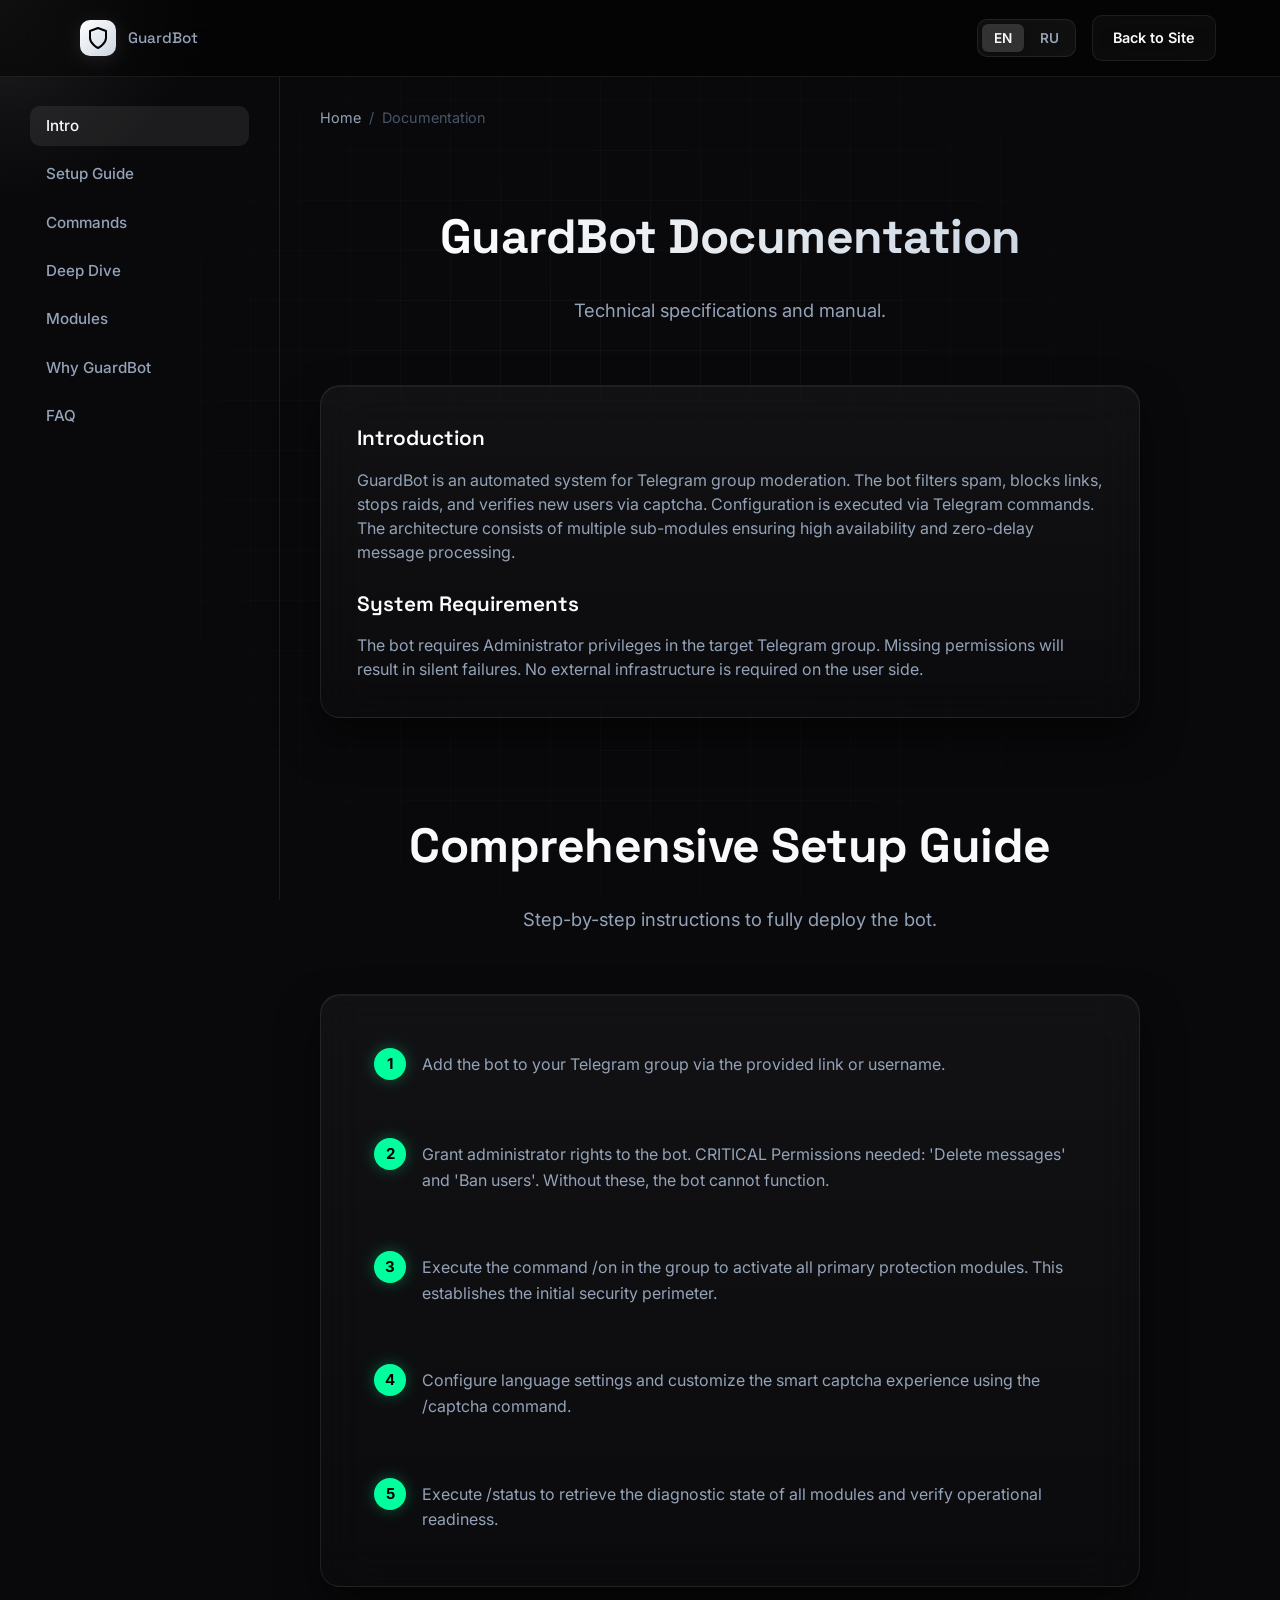
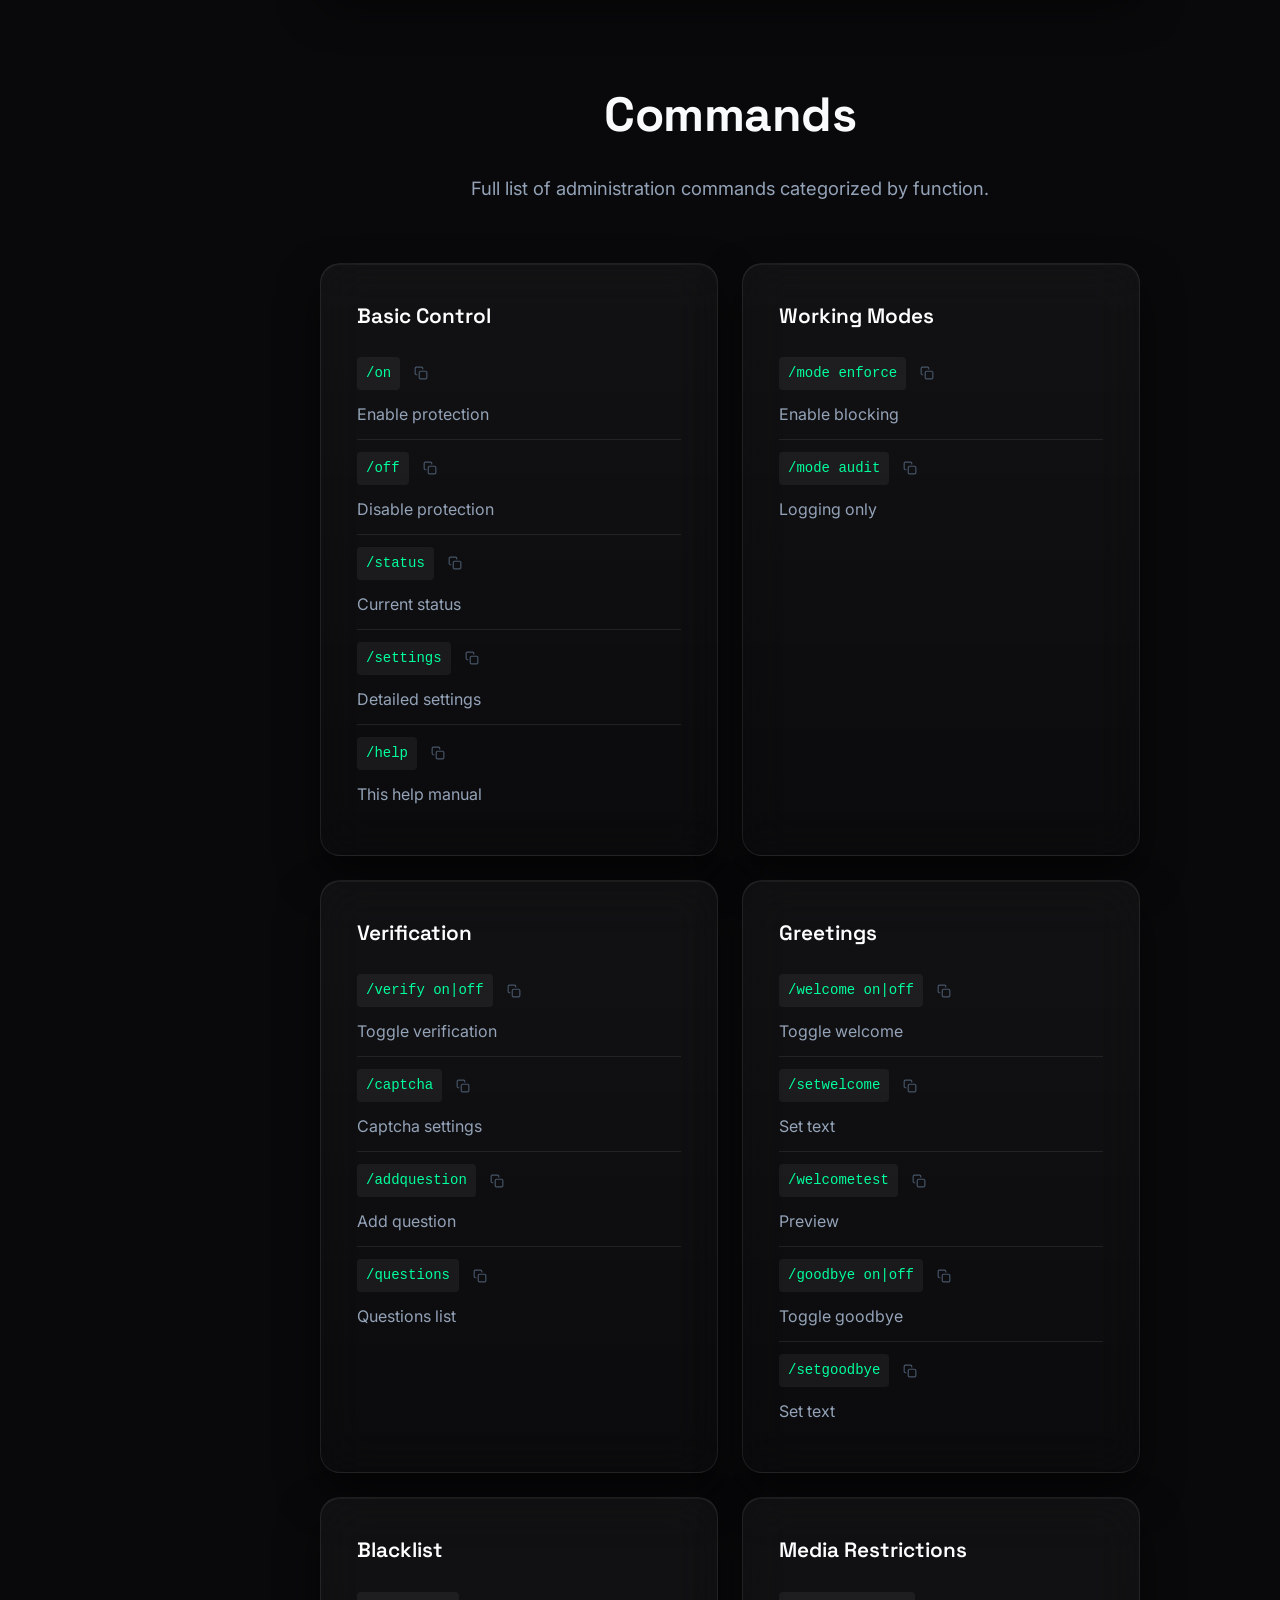
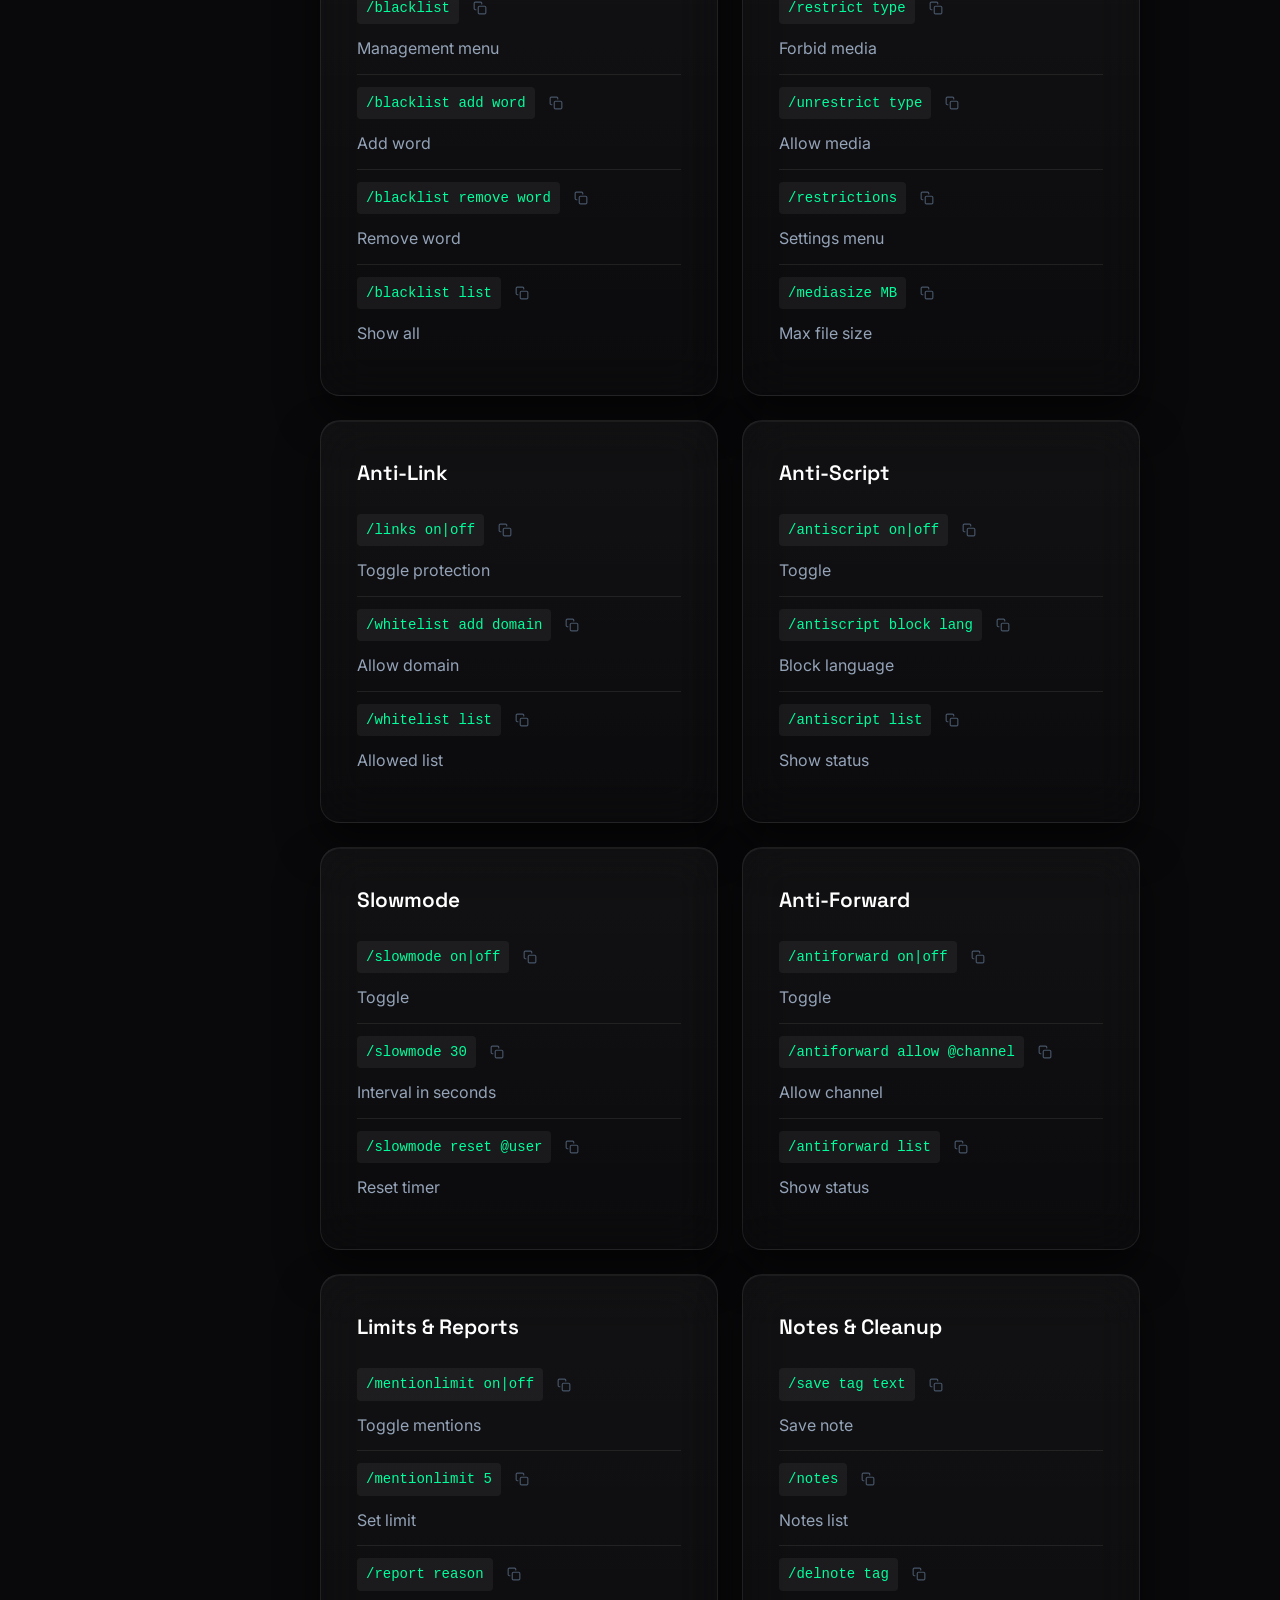
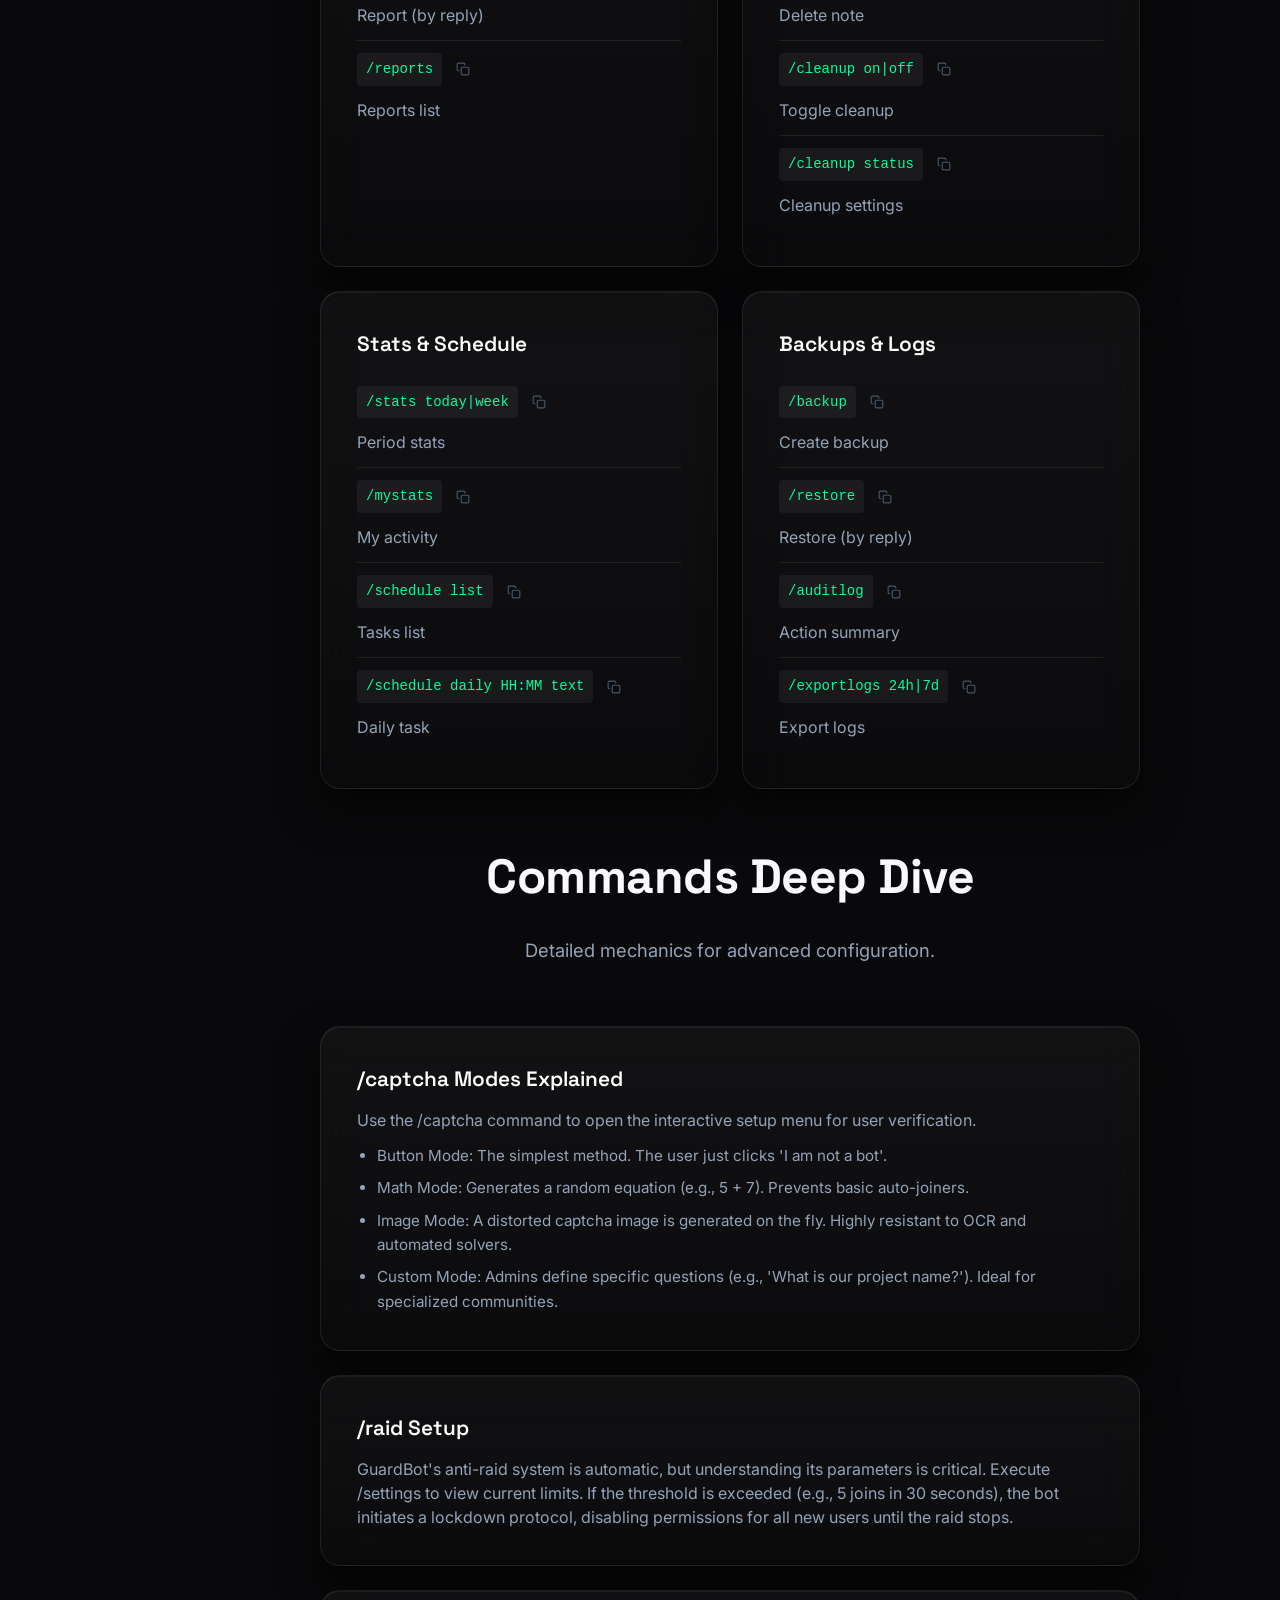
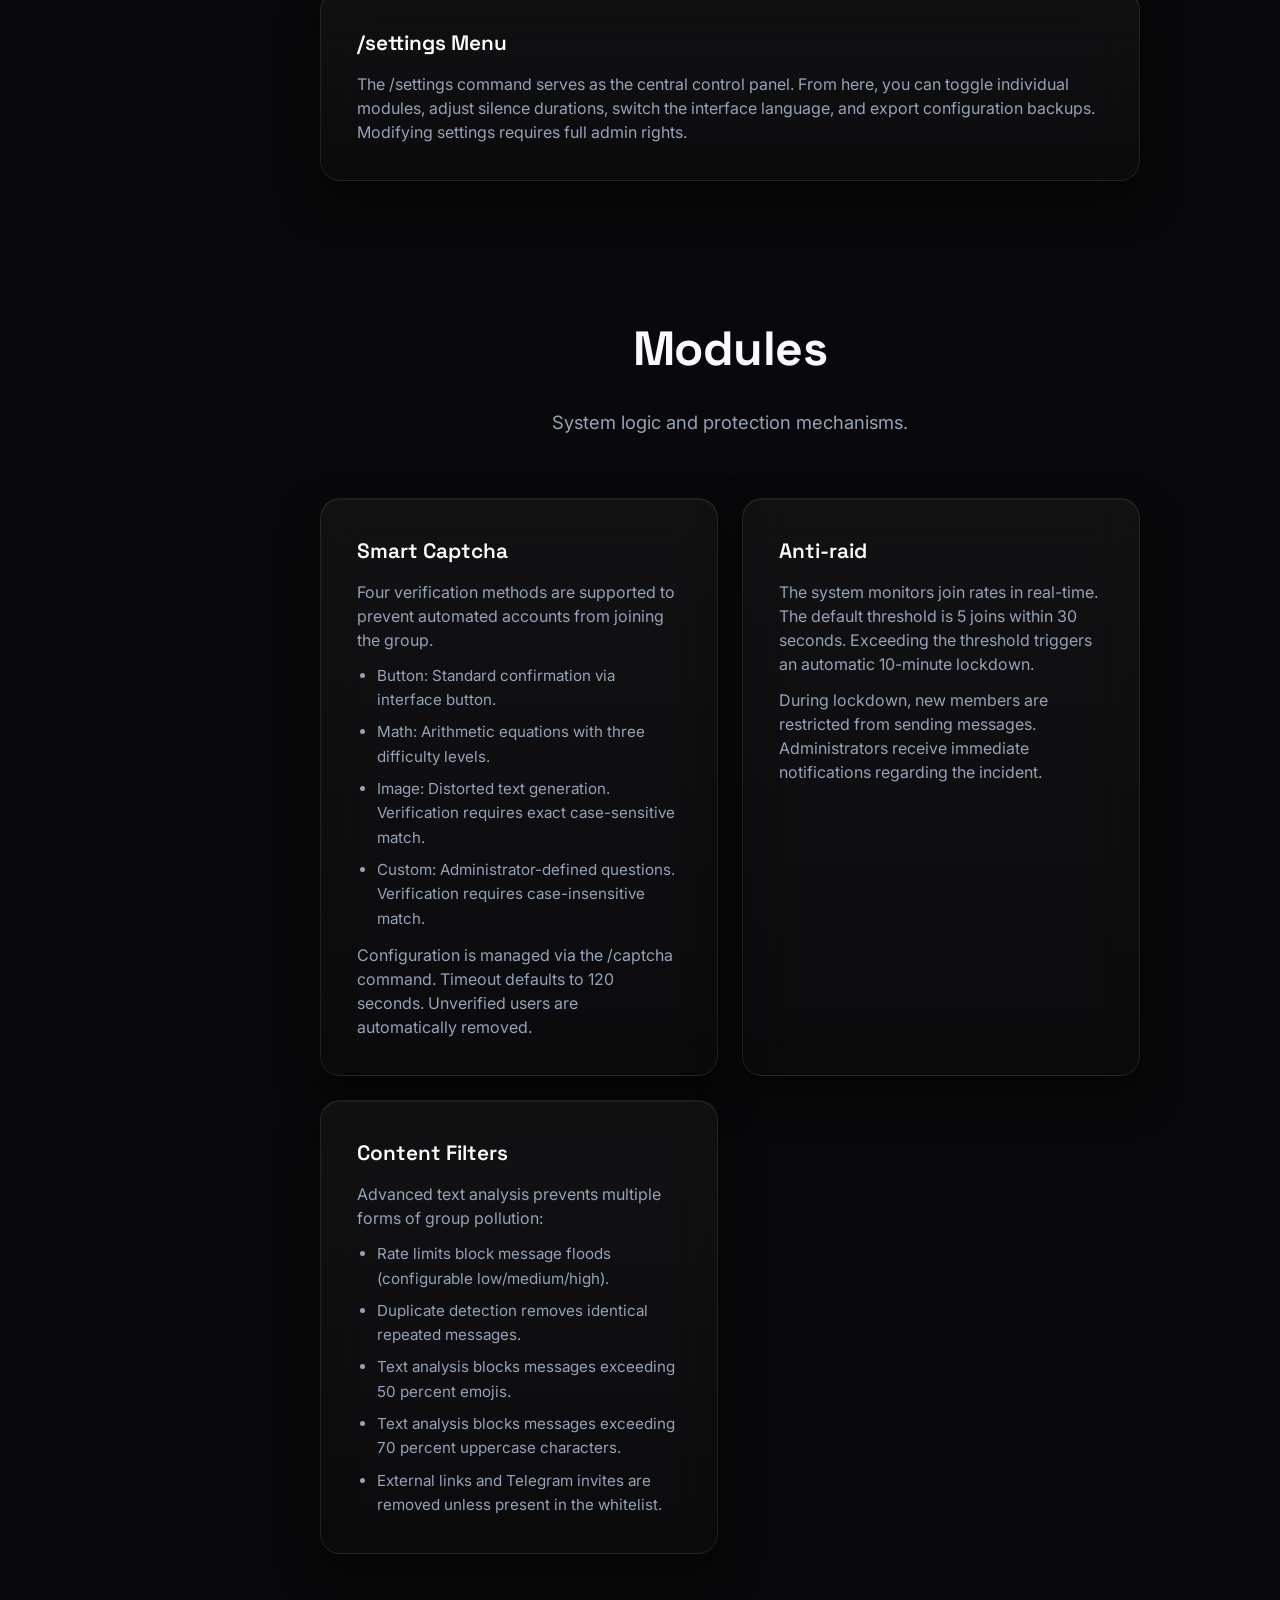
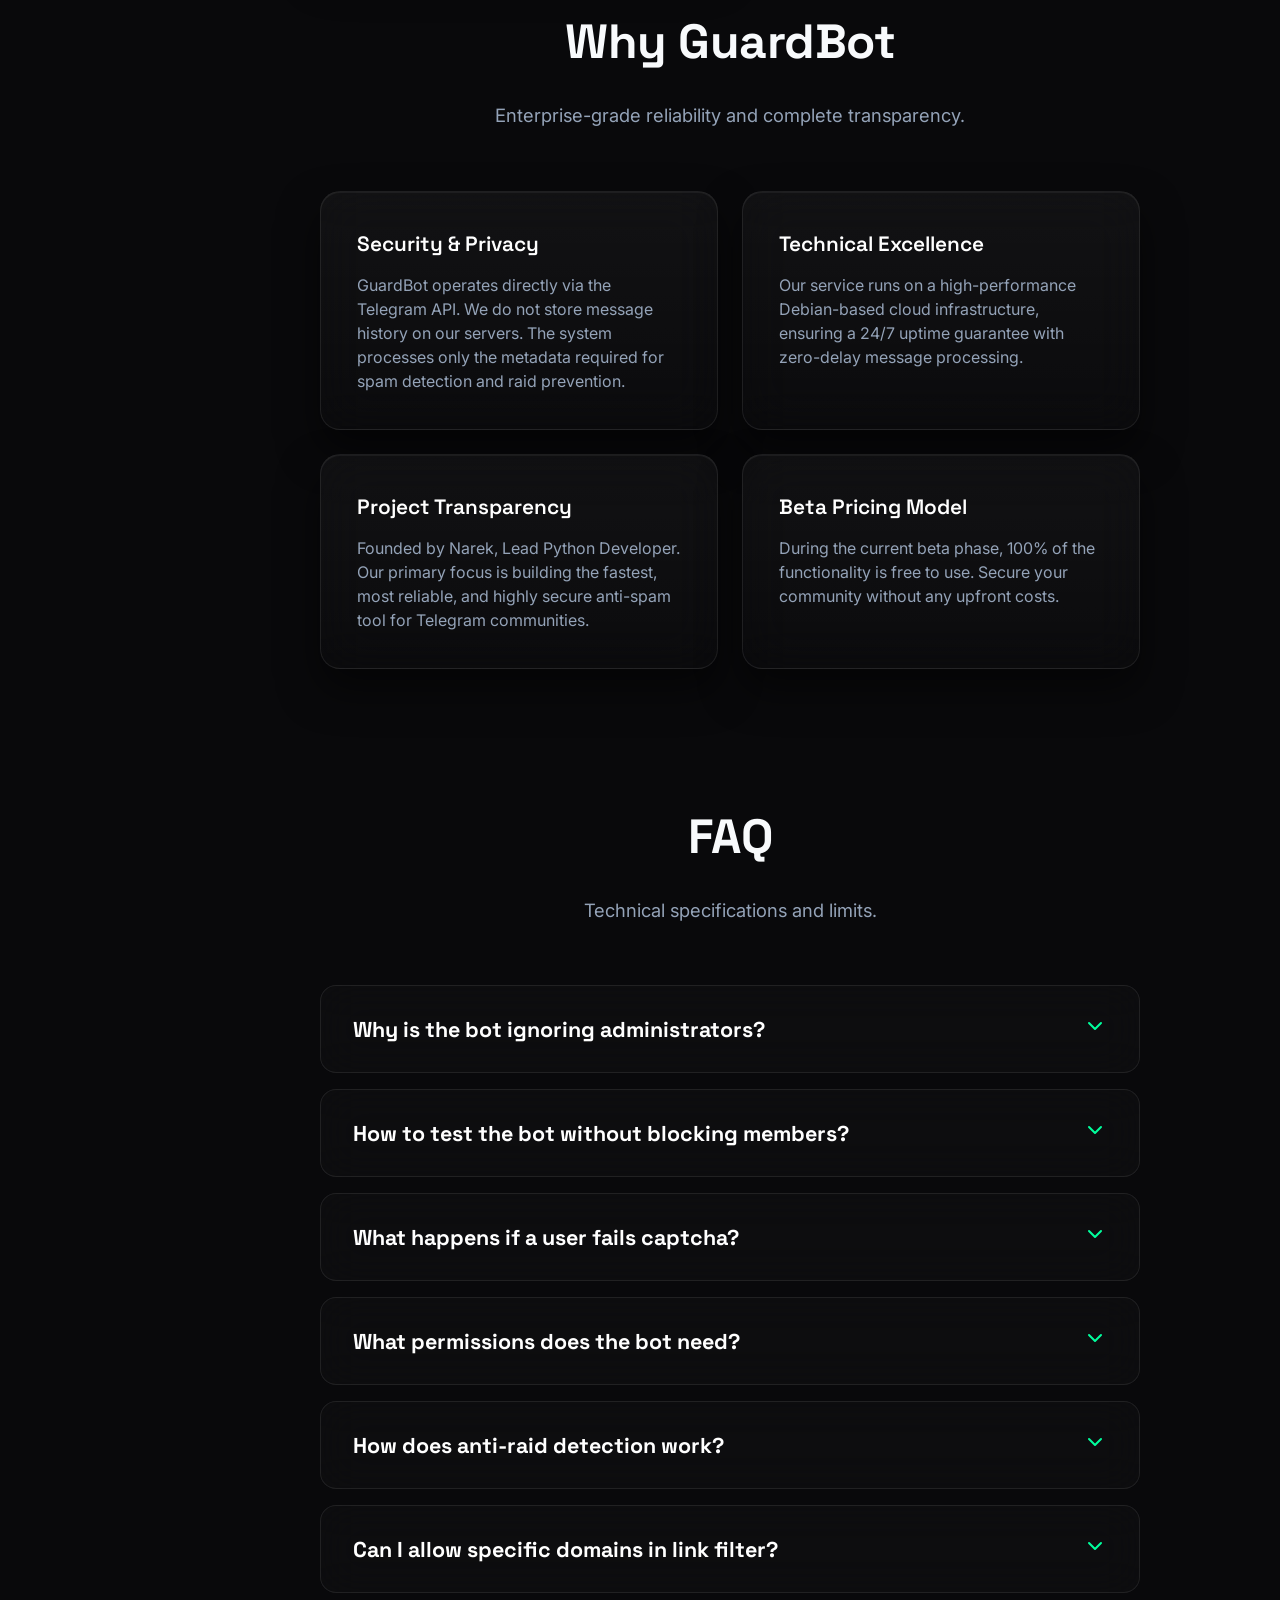
==== commit d89c9a8b: "Adapted for mobile" ====
--- a/docs/index.html
+++ b/docs/index.html
@@ -80,6 +80,8 @@
             --primary-glow: rgba(0, 255, 157, 0.3);
             --bg-alt: rgba(255, 255, 255, 0.05);
         }
+        
+        .mobile-only-link { display: none; }
 
         .doc-list { list-style: none; padding: 0; }
         .doc-list li { padding: 12px 0; border-bottom: 1px solid var(--border); display: flex; flex-direction: column; gap: 8px; transition: background 0.3s; }
@@ -132,31 +134,18 @@
             .section-header { margin-bottom: 40px; padding: 0 10px; }
             .commands-grid, .modules-grid { grid-template-columns: 1fr; gap: 16px; }
             
-            #nav { display: none; }
-            #nav.active { 
-                display: flex !important; position: fixed; top: 0; left: 0; right: 0; bottom: 0;
-                background: rgba(0,0,0,0.96); backdrop-filter: blur(20px); -webkit-backdrop-filter: blur(20px);
-                flex-direction: column; padding: 160px 30px 60px 30px; 
-                gap: 12px; z-index: 1100; align-items: center; justify-content: flex-start;
-                animation: menuFadeIn 0.3s ease forwards;
+            .sidebar.active #nav { display: flex !important; width: 100%; gap: 12px; }
+            .sidebar.active #nav .nav-link { 
+                font-size: 1.1rem; color: rgba(255,255,255,0.7); font-weight: 600; width: 100%; text-align: center; 
+                padding: 14px 20px; border-radius: 12px; transition: all 0.3s cubic-bezier(0.16, 1, 0.3, 1);
+                background: rgba(255, 255, 255, 0.02); border: 1px solid rgba(255, 255, 255, 0.04);
             }
-            @keyframes menuFadeIn { from { opacity: 0; } to { opacity: 1; } }
-
-            #nav.active .nav-link { 
-                font-size: 1.25rem; color: rgba(255,255,255,0.5); font-weight: 600; width: 85%; text-align: center; 
-                padding: 14px 20px; border-radius: 14px; transition: all 0.3s cubic-bezier(0.16, 1, 0.3, 1);
-                transform: translateY(20px); opacity: 0; animation: linkSlideUp 0.4s cubic-bezier(0.16, 1, 0.3, 1) forwards;
+            .sidebar.active #nav .nav-link:hover {
+                color: #fff; background: rgba(255, 255, 255, 0.08); border-color: rgba(255, 255, 255, 0.1);
             }
-            @keyframes linkSlideUp { to { transform: translateY(0); opacity: 1; } }
-            #nav.active .nav-link:nth-child(1) { animation-delay: 0.1s; }
-            #nav.active .nav-link:nth-child(2) { animation-delay: 0.15s; }
-            #nav.active .nav-link:nth-child(3) { animation-delay: 0.2s; }
-            #nav.active .nav-link:nth-child(4) { animation-delay: 0.25s; }
-            #nav.active .nav-link:nth-child(5) { animation-delay: 0.3s; }
-
-            #nav.active .nav-link.active { 
-                color: #fff; background: rgba(255,255,255,0.12); 
-                box-shadow: 0 4px 15px rgba(0,0,0,0.3), inset 0 1px 1px rgba(255,255,255,0.1);
+            .sidebar.active #nav .nav-link.active { 
+                color: #000 !important; background: var(--primary) !important; font-weight: 700;
+                box-shadow: 0 4px 15px var(--primary-glow); border-color: transparent;
             }
             
             .header-actions { z-index: 1200; position: relative; gap: 8px; }
@@ -215,6 +204,7 @@
                 <a href="#modules" class="nav-link" data-en="Modules" data-ru="Модули" title="Go to Modules description">Modules</a>
                 <a href="#trust" class="nav-link" data-en="Why GuardBot" data-ru="Почему GuardBot" title="Why GuardBot">Why GuardBot</a>
                 <a href="#faq" class="nav-link" data-en="FAQ" data-ru="FAQ" title="Go to Frequently Asked Questions">FAQ</a>
+                <a href="https://guardbot.tech" target="_blank" rel="noopener noreferrer" class="nav-link mobile-only-link" data-en="Back to Site" data-ru="На сайт" style="border-top: 1px dashed rgba(255,255,255,0.1); margin-top: 12px; padding-top: 16px;" title="Return to main website guardbot.tech">Back to Site</a>
             </nav>
         </aside>
 
@@ -657,20 +647,29 @@
 
             links.forEach(link => {
                 link.addEventListener('click', (e) => {
-                    const targetId = link.getAttribute('href').substring(1);
-                    const targetPage = document.getElementById(targetId);
-                    
-                    if (targetPage) {
-                        e.preventDefault();
-                        const headerOffset = 80;
-                        const elementPosition = targetPage.getBoundingClientRect().top;
-                        const offsetPosition = elementPosition + window.pageYOffset - headerOffset;
+                    const hrefAttr = link.getAttribute('href');
+                    if (hrefAttr && hrefAttr.startsWith('#')) {
+                        const targetId = hrefAttr.substring(1);
+                        const targetPage = document.getElementById(targetId);
                         
-                        window.scrollTo({
-                            top: offsetPosition,
-                            behavior: "smooth"
-                        });
-                        
+                        if (targetPage) {
+                            e.preventDefault();
+                            const headerOffset = 80;
+                            const elementPosition = targetPage.getBoundingClientRect().top;
+                            const offsetPosition = elementPosition + window.pageYOffset - headerOffset;
+                            
+                            window.scrollTo({
+                                top: offsetPosition,
+                                behavior: "smooth"
+                            });
+                            
+                            if (sidebar.classList.contains('active')) {
+                                sidebar.classList.remove('active');
+                                mobileToggle.classList.remove('active');
+                            }
+                        }
+                    } else {
+                        // For external links (like back to site), close the menu if open
                         if (sidebar.classList.contains('active')) {
                             sidebar.classList.remove('active');
                             mobileToggle.classList.remove('active');
--- a/docs/style.css
+++ b/docs/style.css
@@ -364,20 +364,51 @@
             .section-header { margin-bottom: 40px; }
             
             .sidebar { display: none; }
+            
+            @keyframes menuFadeIn { 
+                from { opacity: 0; transform: translateY(-10px); } 
+                to { opacity: 1; transform: translateY(0); } 
+            }
+            
             .sidebar.active { 
                 display: flex !important; position: fixed; top: 76px; left: 0; right: 0; bottom: 0;
-                background: rgba(0,0,0,0.96); backdrop-filter: blur(20px); -webkit-backdrop-filter: blur(20px);
-                flex-direction: column; padding: 40px 30px; 
+                background: rgba(9, 9, 11, 0.98); backdrop-filter: blur(30px); -webkit-backdrop-filter: blur(30px);
+                flex-direction: column; padding: 32px 24px; 
                 z-index: 1100; border-right: none; width: 100%; height: auto;
-                animation: menuFadeIn 0.3s ease forwards;
+                animation: menuFadeIn 0.35s cubic-bezier(0.16, 1, 0.3, 1) forwards;
             }
             .content { padding: 24px 16px; }
             
             /* Hide the start button inside the header on small devices to avoid crowding */
             .header-actions > .btn-primary { display: none; }
             
-            .mobile-toggle { display: flex; flex-direction: column; gap: 6px; background: none; border: none; cursor: pointer; padding: 4px; margin-left: 8px; }
-            .mobile-toggle span { width: 28px; height: 2px; background: var(--text); transition: 0.3s; border-radius: 2px; }
+            @media (max-width: 480px) {
+                .btn-back { display: none !important; }
+            }
+            
+            /* Burger menu and transitions */
+            .mobile-toggle {
+                display: flex; flex-direction: column; justify-content: center; gap: 6px; 
+                background: none; border: none; cursor: pointer; padding: 4px; margin-left: 8px;
+                width: 36px; height: 36px; position: relative; z-index: 1200;
+            }
+            .mobile-toggle span {
+                width: 26px; height: 2px; background: var(--text); 
+                transition: transform 0.3s cubic-bezier(0.16, 1, 0.3, 1), opacity 0.3s ease; 
+                border-radius: 2px; display: block; margin: 0 auto;
+            }
+            /* Morph to X */
+            .mobile-toggle.active span:nth-child(1) {
+                transform: translateY(8px) rotate(45deg);
+            }
+            .mobile-toggle.active span:nth-child(2) {
+                opacity: 0;
+            }
+            .mobile-toggle.active span:nth-child(3) {
+                transform: translateY(-8px) rotate(-45deg);
+            }
+            
+            .mobile-only-link { display: block !important; }
             
             .features-grid, .pricing-grid, .commands-grid { grid-template-columns: 1fr; gap: 16px; }
             
@@ -389,6 +420,21 @@
             .cta-title { font-size: 1.8rem; }
             .cta-desc { font-size: 1rem; margin-bottom: 24px; }
             
+            /* Swipeable comparison table wrapper */
+            .comparison-wrapper {
+                overflow-x: auto;
+                -webkit-overflow-scrolling: touch;
+                margin: 0 -8px;
+                border-radius: 16px;
+                box-shadow: 0 10px 30px rgba(0, 0, 0, 0.4);
+            }
+            .comparison-wrapper::-webkit-scrollbar {
+                height: 4px;
+            }
+            .comparison-wrapper::-webkit-scrollbar-thumb {
+                background: rgba(255, 255, 255, 0.12);
+                border-radius: 2px;
+            }
             .comparison-table th, .comparison-table td { padding: 16px; font-size: 0.95rem; }
             
             .faq-question { padding: 20px 16px; font-size: 1rem; }
